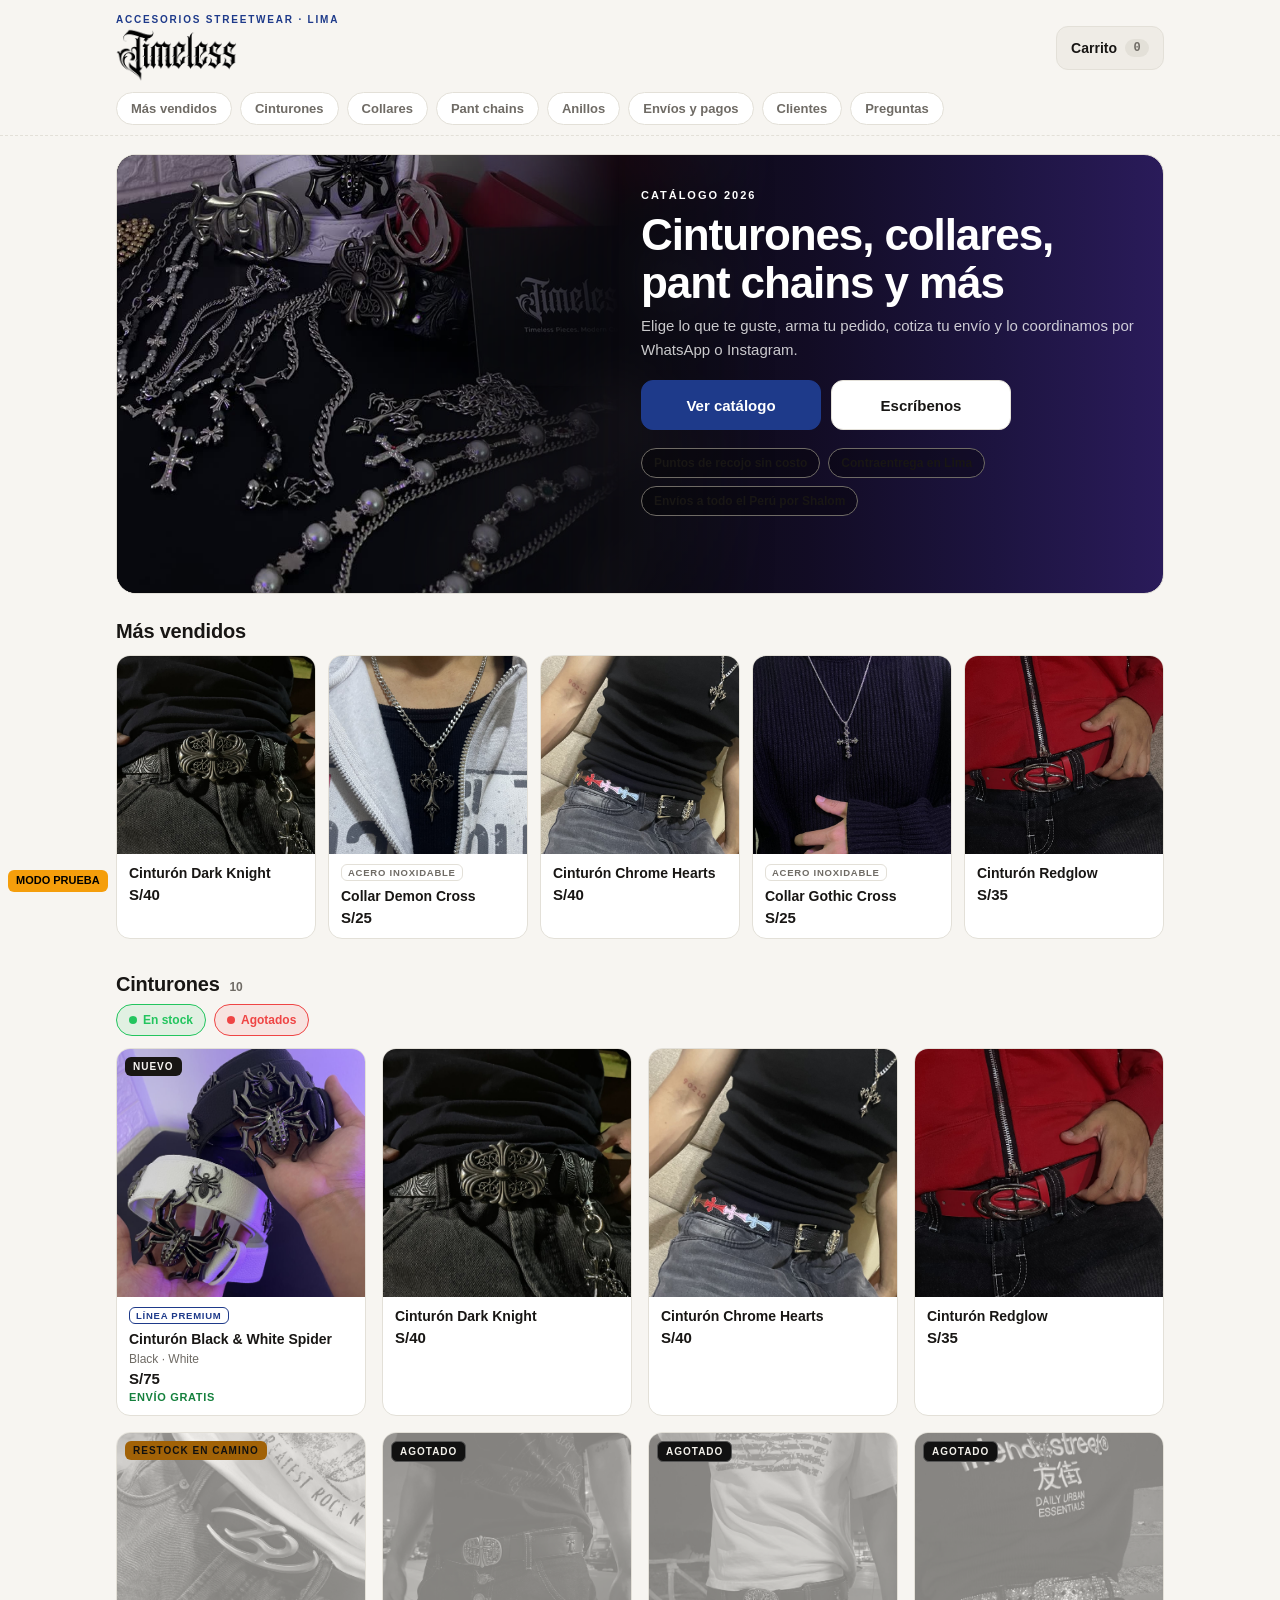
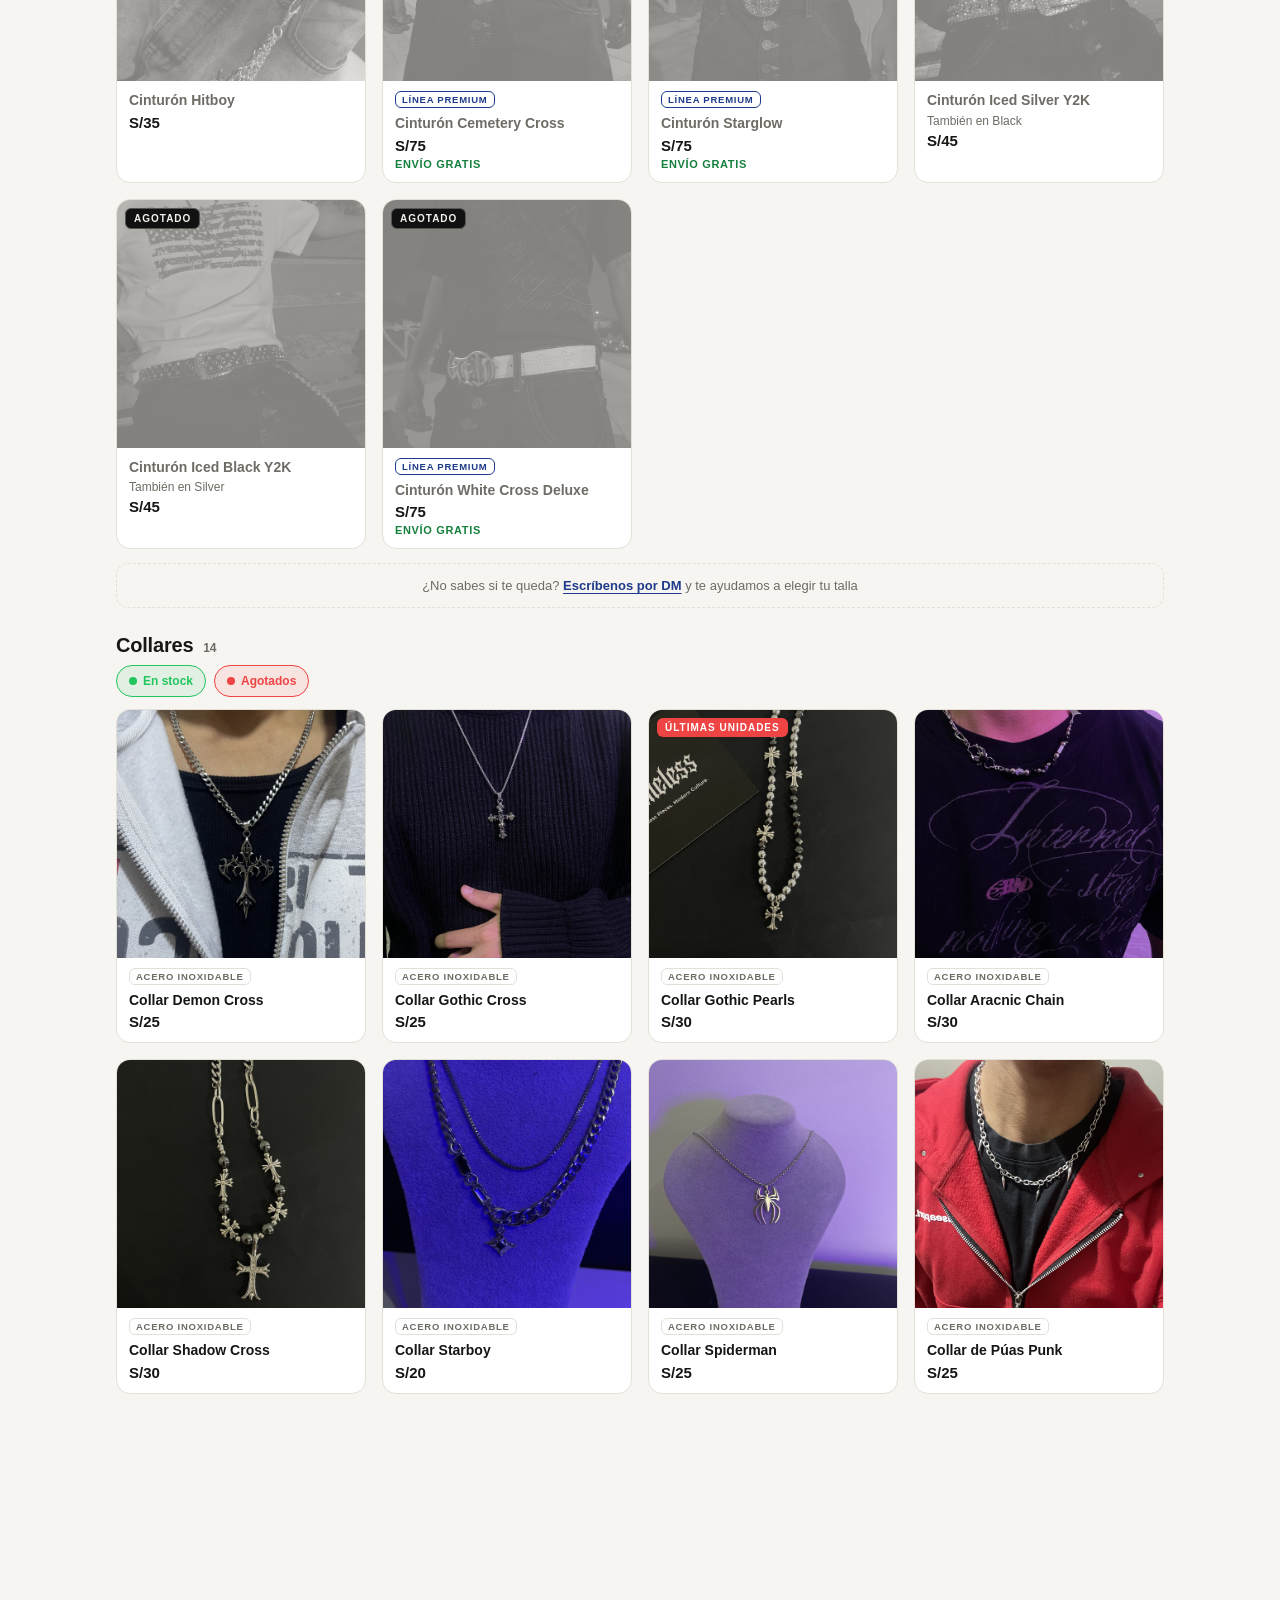
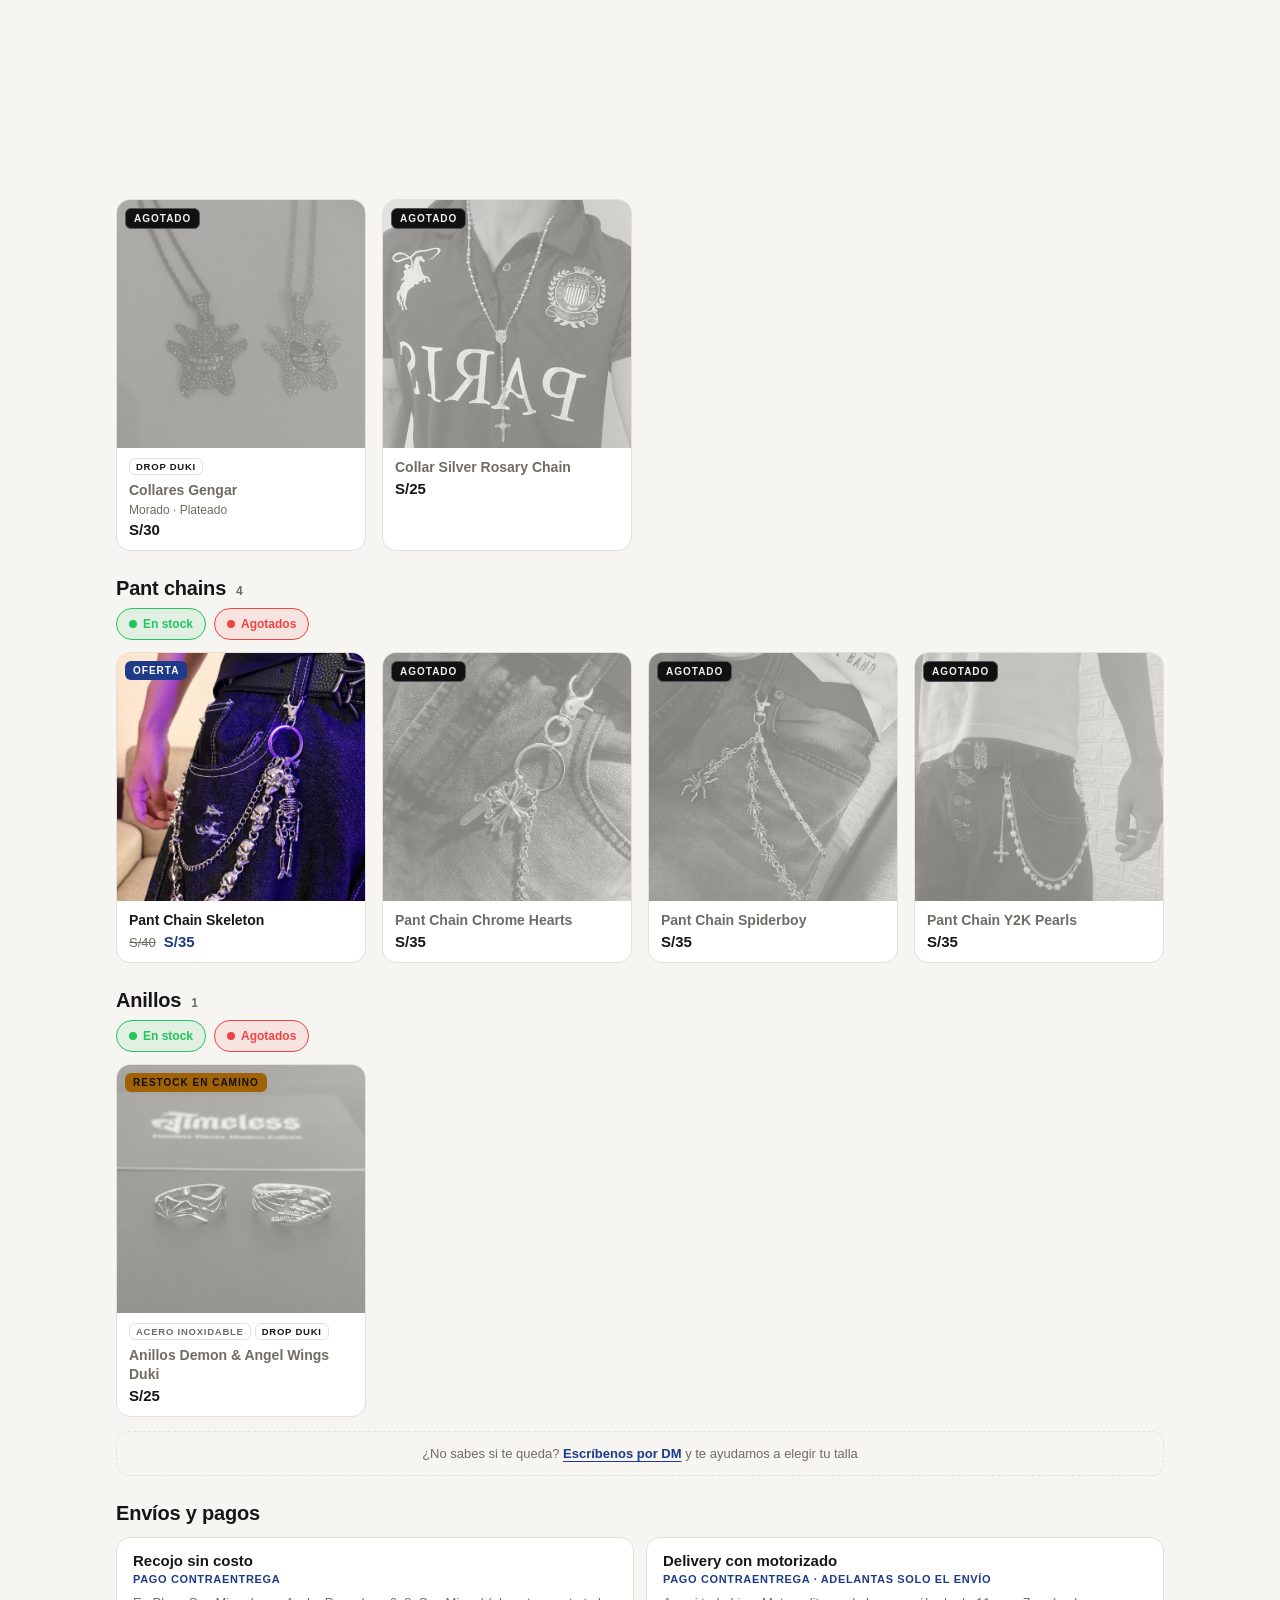
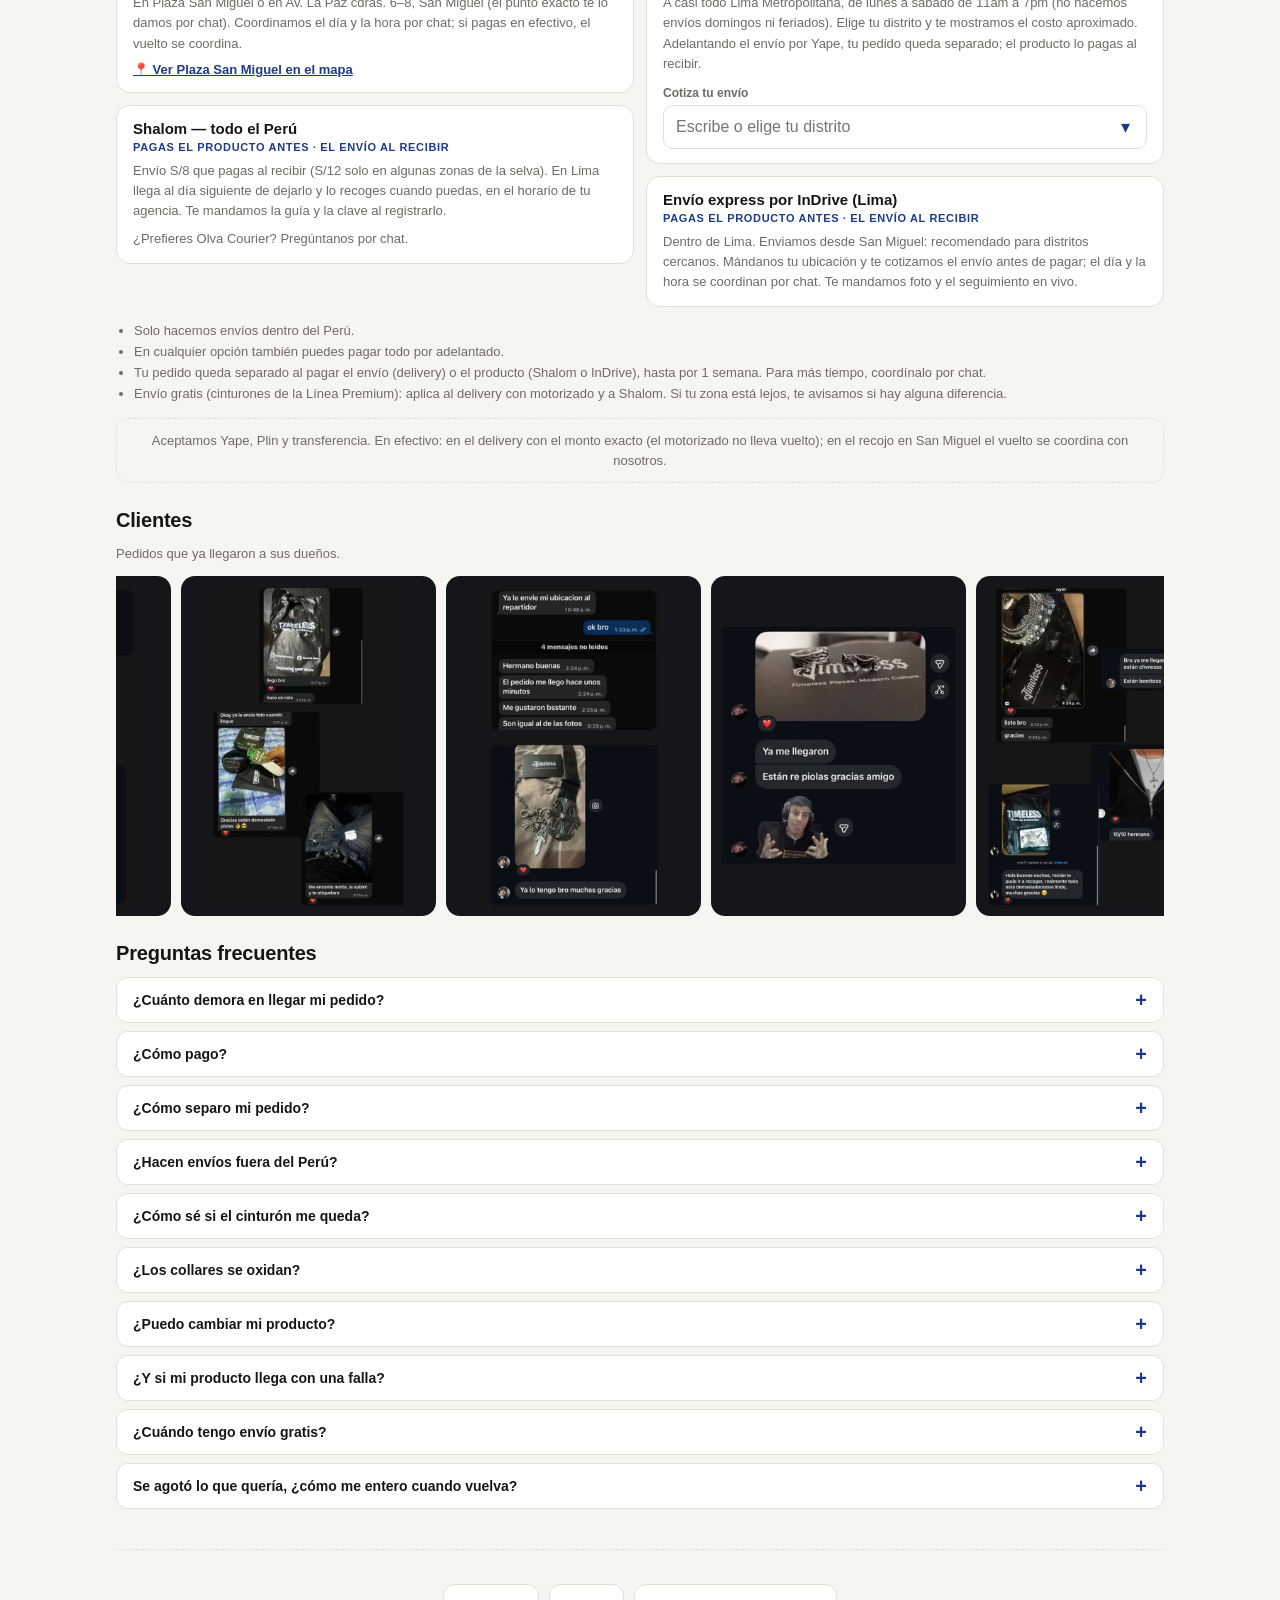
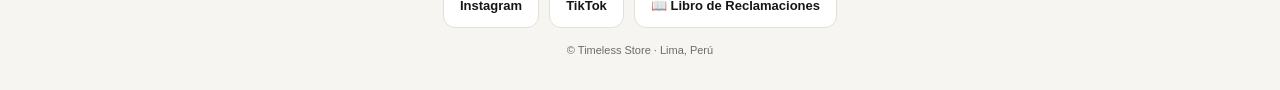
==== index.html @ 78e94bad "Prueba 2026-10-22 21:12" ====
<!DOCTYPE html>
<html lang="es">
<head>
<meta charset="UTF-8">
<!-- Sin zoom de la página (ni doble toque ni pellizco): el zoom solo existe en las fotos de los productos (ver app.js). -->
<meta name="viewport" content="width=device-width, initial-scale=1.0, maximum-scale=1.0, user-scalable=no, viewport-fit=cover">
<title>[PRUEBA] Timeless Store — Catálogo</title>
<meta name="description" content="Accesorios de streetwear en Lima: cinturones, collares, pant chains y más. Arma tu pedido, cotiza tu envío y lo coordinamos por WhatsApp o Instagram.">
<link rel="canonical" href="https://timeless-store.github.io/timeless-catalogo/">
<meta name="robots" content="noindex, nofollow">
<script type="application/ld+json">
{"@context":"https://schema.org","@type":"Store","name":"Timeless Store","description":"Tienda de accesorios streetwear en Lima: cinturones, collares y pant chains.","url":"https://timeless-store.github.io/timeless-catalogo/","logo":"https://timeless-store.github.io/timeless-catalogo/icon-512.png","image":"https://timeless-store.github.io/timeless-catalogo/og-imagen.jpg","address":{"@type":"PostalAddress","addressLocality":"San Miguel","addressRegion":"Lima","addressCountry":"PE"},"areaServed":"PE","sameAs":["https://www.instagram.com/timeless.store._/","https://www.tiktok.com/@timeless.store._"]}
</script>

<!-- PWA -->
<link rel="manifest" href="manifest.json">
<meta name="theme-color" content="#141414" media="(prefers-color-scheme: dark)">
<meta name="theme-color" content="#f7f5f1" media="(prefers-color-scheme: light)">
<meta name="mobile-web-app-capable" content="yes">
<meta name="apple-mobile-web-app-capable" content="yes">
<meta name="apple-mobile-web-app-status-bar-style" content="black-translucent">
<meta name="apple-mobile-web-app-title" content="Timeless">
<link rel="apple-touch-icon" href="apple-touch-icon.png">
<link rel="icon" type="image/png" href="favicon.png">

<!-- Vista previa al compartir el link (WhatsApp, Instagram, Facebook). La imagen
     va con dirección completa porque esas apps no entienden direcciones cortas. -->
<meta property="og:type" content="website">
<meta property="og:site_name" content="Timeless Store">
<meta property="og:title" content="Timeless Store — Catálogo">
<meta property="og:description" content="Cinturones, collares, pant chains y más. Arma tu pedido, cotiza tu envío y lo coordinamos por WhatsApp o Instagram.">
<meta property="og:url" content="https://timeless-store.github.io/timeless-catalogo/">
<meta property="og:image" content="https://timeless-store.github.io/timeless-catalogo/og-imagen.jpg">
<meta property="og:image:width" content="1200">
<meta property="og:image:height" content="630">
<meta name="twitter:card" content="summary_large_image">

<link rel="stylesheet" href="style.css">
</head>
<body><div style="position:fixed;left:8px;bottom:8px;z-index:9999;padding:2px 8px;border-radius:6px;background:#f59e0b;color:#000;font:700 11px/1.6 sans-serif;pointer-events:none">MODO PRUEBA</div>

<!-- Pantalla de carga: negro puro con el logo hasta que el catálogo esté listo.
     Los estilos van aquí mismo para que se vea negra desde el primer instante. -->
<div class="carga" id="carga" style="position:fixed;inset:0;z-index:100;background:#000;display:flex;align-items:center;justify-content:center">
  <img src="img/logo-carga.png" alt="Timeless" style="width:min(62vw,340px);height:auto">
</div>

<header class="top">
  <!-- Franja de campañas (Cyber Wow, Black Friday…): se prende en config.js -->
  <div class="franja" id="franja" role="marquee" hidden></div>
  <div class="top-in">
    <a class="marca" href="#" id="marcaLink">
      <div class="eyebrow">Accesorios streetwear · Lima</div>
      <img class="marca-logo" src="img/logo-cabecera.png" alt="Timeless Store" width="268" height="120">
    </a>
    <a class="carrito-btn" href="#/carrito" aria-label="Ver carrito">
      Carrito <span class="carrito-num mono" id="carritoNum">0</span>
    </a>
  </div>
  <!-- Atajos a cada categoría (se llenan solos según lo que haya en la hoja) -->
  <nav class="cats" id="catsNav" aria-label="Categorías"></nav>
</header>

<div class="wrap">

  <!-- Aviso de modo prueba (solo aparece mientras falte configurar algo en config.js) -->
  <div class="setup-card" id="setupCard" hidden>
    <div class="setup-title">⚠️ Página en modo prueba</div>
    <div class="setup-body" id="setupBody"></div>
  </div>

  <!-- Inicio: lo primero que ve el cliente. -->
  <section class="hero">
    <!-- Foto del inicio (img/inicio.jpg, foto general de varios productos): a la izquierda en PC y arriba en celular, con degradado morado-negro -->
    <img class="hero-foto-fondo" src="img/inicio.jpg" alt="" aria-hidden="true">
    <img class="hero-foto" src="img/inicio.jpg" alt="" aria-hidden="true">
    <div class="hero-eyebrow">Catálogo 2026</div>
    <!-- Cuando haya anillos disponibles: "Cinturones, collares, pant chains, anillos y más" -->
    <h1>Cinturones, collares, pant chains y más</h1>
    <p>Elige lo que te guste, arma tu pedido, cotiza tu envío y lo coordinamos por WhatsApp o Instagram.</p>
    <!-- Aparece solo cuando hay promos activas (promos.csv) -->
    <div id="heroPromo"></div>
    <div class="hero-cta">
      <a class="btn btn-primario" href="#catalogo" data-scroll="cat-mas-vendidos">Ver catálogo</a>
      <!-- Escríbenos: se elige WhatsApp o Instagram (Instagram abre directo el chat) -->
      <div class="escribenos">
        <button type="button" class="btn" id="escribenosBtn" aria-expanded="false" aria-controls="escribenosMenu">Escríbenos</button>
        <div class="escribenos-menu" id="escribenosMenu" hidden>
          <a class="btn btn-wa" id="heroWa" href="#" target="_blank" rel="noopener">WhatsApp</a>
          <a class="btn btn-ig" id="heroIg" href="#" target="_blank" rel="noopener">Instagram</a>
        </div>
      </div>
    </div>
    <!-- Los tres primeros bajan a "Envíos y pagos". -->
    <ul class="hero-chips">
      <li><a href="#envios" data-scroll="envios">Puntos de recojo sin costo</a></li>
      <li><a href="#envios" data-scroll="envios">Contraentrega en Lima</a></li>
      <li><a href="#envios" data-scroll="envios">Envíos a todo el Perú por Shalom</a></li>
    </ul>
  </section>

  <main id="catalogo">
    <div class="estado" id="estado">Cargando catálogo…</div>
  </main>

  <!-- Envíos y pagos: las tarjetas salen de ENVIOS en config.js (lo mismo que el carrito).
       El Yape se muestra recién en el carrito, al elegir cómo recibir el pedido. -->
  <section class="cat" id="envios">
    <h2 class="cat-titulo">Envíos y pagos</h2>
    <div class="envios" id="enviosCards"></div>
    <ul class="envios-notas">
      <li>Solo hacemos envíos dentro del Perú.</li>
      <li>En cualquier opción también puedes pagar todo por adelantado.</li>
      <li>Tu pedido queda separado al pagar el envío (delivery) o el producto (Shalom o InDrive), hasta por 1 semana. Para más tiempo, coordínalo por chat.</li>
      <li>Envío gratis (cinturones de la Línea Premium<span class="solo-promos"> y promos</span>): aplica al delivery con motorizado y a Shalom. Si tu zona está lejos, te avisamos si hay alguna diferencia.</li>
    </ul>
    <p class="frase-talla">Aceptamos Yape, Plin y transferencia. En efectivo: en el delivery con el monto exacto (el motorizado no lleva vuelto); en el recojo en San Miguel el vuelto se coordina con nosotros.</p>
  </section>

  <!-- Clientes: fotos de pedidos entregados (CLIENTES_FOTOS en config.js), en un carrusel que gira solo. -->
  <section class="cat" id="clientes">
    <h2 class="cat-titulo">Clientes</h2>
    <p class="sub-desc">Pedidos que ya llegaron a sus dueños.</p>
    <div class="clientes" id="clientesCarrusel"></div>
  </section>

  <!-- Preguntas frecuentes. Se abren tocando la pregunta. -->
  <section class="cat faq" id="faq">
    <h2 class="cat-titulo">Preguntas frecuentes</h2>
    <details>
      <summary>¿Cuánto demora en llegar mi pedido?</summary>
      <div class="faq-resp">
        <p><b>En Lima:</b> el recojo en San Miguel se coordina por chat, y a veces puede ser el mismo día. El envío express por InDrive llega el mismo día o en menos de 24 horas, según disponibilidad. El delivery con motorizado llega al día siguiente de dejarlo, de lunes a sábado de 11am a 7pm; a Ventanilla, Lurín, Lurigancho (Chosica), Ancón y Cieneguilla, en 48 horas.</p>
        <p><b>En provincias:</b> por Shalom, de 1 a 3 días según la ciudad, contados desde que dejamos tu pedido en la agencia (ese día lo coordinamos por chat). Te mandamos el código de seguimiento.</p>
      </div>
    </details>
    <details>
      <summary>¿Cómo pago?</summary>
      <div class="faq-resp">
        <p>Con Yape, Plin o transferencia. En efectivo: en el delivery con el monto exacto (el motorizado no lleva vuelto); en el recojo en San Miguel el vuelto se coordina con nosotros por chat.</p>
        <p>En el recojo y en el delivery de Lima pagas el producto al recibir. Por Shalom e InDrive pagas el producto antes de enviar. En cualquier opción también puedes pagar todo por adelantado.</p>
      </div>
    </details>
    <details>
      <summary>¿Cómo separo mi pedido?</summary>
      <div class="faq-resp">
        <p>En delivery, adelantando el envío. Por Shalom o InDrive, pagando el producto. Lo separamos hasta por 1 semana; si lo necesitas para más adelante, coordínalo por chat.</p>
      </div>
    </details>
    <details>
      <summary>¿Hacen envíos fuera del Perú?</summary>
      <div class="faq-resp"><p>Por ahora solo enviamos dentro del Perú.</p></div>
    </details>
    <details>
      <summary>¿Cómo sé si el cinturón me queda?</summary>
      <div class="faq-resp">
        <p>Mide tu cintura en cm (con una cinta, o usa el número de tu pantalón favorito) y compara con el rango en cm de cada cinto. La talla de pantalón es solo referencial.</p>
        <p>A los cintos se les pueden hacer huecos extra para cinturas más pequeñas o más grandes, pero depende de cada cinturón: algunos aceptan solo uno y otros varios. Escríbenos y te ayudamos.</p>
      </div>
    </details>
    <details>
      <summary>¿Los collares se oxidan?</summary>
      <div class="faq-resp">
        <p>Cada producto dice su material. Los de acero inoxidable no se oxidan: aguantan el agua y el uso diario. Los de aleación duran más si evitas mojarlos y el contacto con perfume o químicos, y los guardas secos.</p>
      </div>
    </details>
    <details>
      <summary>¿Puedo cambiar mi producto?</summary>
      <div class="faq-resp">
        <p>Sí, dentro de las 48 horas de recibido, sin uso y en su empaque. Los envíos del cambio los cubres tú, y si el nuevo producto cuesta más, pagas la diferencia.</p>
        <p><b>En Lima:</b> el motorizado te lleva el nuevo y recoge el anterior en la misma visita. <b>En provincias:</b> nos lo envías por Shalom u Olva, lo revisamos y te mandamos el nuevo. Todo se coordina por chat.</p>
      </div>
    </details>
    <details>
      <summary>¿Y si mi producto llega con una falla?</summary>
      <div class="faq-resp">
        <p>Escríbenos <b>dentro de las 48 horas de recibido</b>, con fotos o un video de la falla. Pasado ese plazo ya no podemos atenderlo como falla. Lo revisamos y te damos una solución según el caso: cambio, otro producto o la devolución de tu dinero.</p>
        <p>Revisamos cada caso: si el daño es por mal uso, golpes, caídas o roturas, no aplica cambio ni devolución. Tampoco hacemos devoluciones por cambio de opinión.</p>
      </div>
    </details>
    <details>
      <summary>¿Cuándo tengo envío gratis?</summary>
      <div class="faq-resp">
        <p>Solo si en el producto o en tu carrito dice <b>"Envío gratis"</b>.<span class="solo-promos"> Si una promo trae envío gratis, aplica solo a ese combo, no a sus productos por separado.</span></p>
        <p>Aplica al delivery con motorizado y a Shalom. Si tu zona está lejos, te avisamos si hay alguna diferencia. Por InDrive también puede salir con envío gratis, pero se cotiza por chat, porque el costo varía según tu ubicación.</p>
      </div>
    </details>
    <details>
      <summary>Se agotó lo que quería, ¿cómo me entero cuando vuelva?</summary>
      <div class="faq-resp">
        <p>Entra al producto y toca "Avísame por WhatsApp" o "Avísame por Instagram". Te escribimos apenas llegue.</p>
        <p>No todos los productos vuelven al mismo tiempo: algunos tardan más que otros. Si quieres saber el tiempo estimado, pregúntanos por chat.</p>
      </div>
    </details>
  </section>

  <footer class="pie">
    <div class="pie-links">
      <a id="pieInstagram" href="#" target="_blank" rel="noopener">Instagram</a>
      <a id="pieTikTok" href="#" target="_blank" rel="noopener" hidden>TikTok</a>
      <!-- Ley 32495: el Libro de Reclamaciones tiene que estar a menos de 2 clics del inicio. Aquí está a 1. -->
      <a class="libro-link" href="reclamaciones.html">📖 Libro de Reclamaciones</a>
    </div>
    <div class="pie-copy">© Timeless Store · Lima, Perú</div>
  </footer>

</div>

<!-- Ficha de producto -->
<div class="overlay" id="fichaOverlay" hidden>
  <div class="sheet" role="dialog" aria-modal="true" aria-label="Ficha de producto">
    <button type="button" class="sheet-close" data-cerrar aria-label="Cerrar">✕</button>
    <div id="fichaBody"></div>
  </div>
</div>

<!-- Arma tu combo (promociones) -->
<div class="overlay" id="comboOverlay" hidden>
  <div class="sheet" role="dialog" aria-modal="true" aria-label="Arma tu combo">
    <button type="button" class="sheet-close" data-cerrar aria-label="Cerrar">✕</button>
    <div id="comboBody"></div>
  </div>
</div>

<!-- Carrito y cierre del pedido -->
<div class="overlay" id="carritoOverlay" hidden>
  <div class="sheet" role="dialog" aria-modal="true" aria-label="Tu pedido">
    <button type="button" class="sheet-close" data-cerrar aria-label="Cerrar">✕</button>
    <div id="carritoBody"></div>
  </div>
</div>

<div class="toast" id="toast" role="status" aria-live="polite"></div>

<!-- Estadísticas sin cookies (GoatCounter): https://timeless.goatcounter.com -->

<script src="config.js"></script>
<script src="app.js"></script>
<script>
  // El service worker solo existe en http/https (abriendo el archivo con doble clic no hay).
  if ('serviceWorker' in navigator && location.protocol.indexOf('http') === 0) {
    var swRefreshing = false;
    var hadController = !!navigator.serviceWorker.controller;
    navigator.serviceWorker.addEventListener('controllerchange', function () {
      if (swRefreshing || !hadController) return;
      swRefreshing = true;
      window.location.reload();
    });
    window.addEventListener('load', function () {
      navigator.serviceWorker.register('service-worker.js').then(function (reg) {
        reg.update();
        reg.addEventListener('updatefound', function () {
          var nw = reg.installing;
          if (!nw) return;
          nw.addEventListener('statechange', function () {
            if (nw.state === 'installed' && navigator.serviceWorker.controller) {
              nw.postMessage && nw.postMessage('skipWaiting');
            }
          });
        });
      }).catch(function (err) {
        console.log('SW no registrado:', err);
      });
    });
  }
</script>
</body>
</html>
---- style.css ----
/* Paleta: negro de la marca con acento azul marino (pedido de Alberto, 18-oct-2026); --accent es para fondos y bordes, --accent-txt para letras (más claro en tema oscuro, para que se lea). */
:root{
  --bg:#141414;
  --card:#1c1c1c;
  --line:#2c2c2c;
  --bone:#f2f0ea;
  --muted:#8a8680;
  --accent:#1f3f99;
  --accent-txt:#8fa9ff;
  --accent-dim:#0c1838;
  --chip:#111111;
  --ok:#4ade80;
  --bad:#fb7185;
  --warn:#facc15;
  --sombra:rgba(0,0,0,.6);
  color-scheme:dark;
}
/* Tema claro: el "Blanco" del dashboard. Aquí no hay selector de color porque
   la página es para clientes: sigue lo que tenga puesto su celular. */
@media (prefers-color-scheme: light){
  :root{
    --bg:#f7f5f1;
    --card:#ffffff;
    --line:#e3e0d8;
    --bone:#181614;
    --muted:#6f6b65;
    --accent:#1e3a8a;
    --accent-txt:#1e3a8a;
    --accent-dim:#dbe3f7;
    --chip:#efece6;
    --ok:#15803d;
    --bad:#be123c;
    --warn:#a16207;
    --sombra:rgba(0,0,0,.35);
    color-scheme:light;
  }
}
*{box-sizing:border-box;}
/* "hidden" siempre oculta, aunque la clase diga otra cosa (ej. un .btn). */
[hidden]{display:none !important;}
html{
  /* Evita que Safari/iOS agrande el texto por su cuenta. */
  -webkit-text-size-adjust:100%;
  text-size-adjust:100%;
  scroll-behavior:smooth;
}
body{
  margin:0;
  background:var(--bg);
  color:var(--bone);
  font-family:-apple-system,BlinkMacSystemFont,"Segoe UI",Roboto,sans-serif;
  min-height:100vh;
}
/* Con una ficha o el carrito abiertos, el fondo no debe moverse al deslizar. */
body.sin-scroll{overflow:hidden;position:fixed;left:0;right:0;width:100%;}
a{color:inherit;}
button{font-family:inherit;}
.mono{font-family:"SFMono-Regular",Consolas,"Liberation Mono",Menlo,monospace;}
.wrap{
  max-width:1080px;
  margin:0 auto;
  padding:0 16px calc(env(safe-area-inset-bottom, 0px) + 30px);
}

/* ---------- Cabecera fija: marca, carrito y atajos de categoría ---------- */
.top{
  position:sticky;
  top:0;
  z-index:20;
  background:var(--bg);
  border-bottom:1px dashed var(--line);
  padding-top:env(safe-area-inset-top, 0px);
}
.top-in{
  max-width:1080px;
  margin:0 auto;
  padding:14px 16px 10px;
  display:flex;
  justify-content:space-between;
  align-items:center;
  gap:12px;
}
.marca{text-decoration:none;min-width:0;}
.eyebrow{
  font-size:10px;
  letter-spacing:.18em;
  text-transform:uppercase;
  color:var(--accent-txt);
  font-weight:700;
  margin-bottom:3px;
}
.marca-nombre{
  font-size:22px;
  font-weight:800;
  letter-spacing:-0.02em;
}
.carrito-btn{
  flex-shrink:0;
  display:flex;
  align-items:center;
  gap:8px;
  /* 44px: tamaño mínimo cómodo para tocar con el dedo. */
  min-height:44px;
  padding:0 14px;
  background:var(--chip);
  border:1px solid var(--line);
  border-radius:12px;
  font-size:14px;
  font-weight:700;
  text-decoration:none;
}
.carrito-num{
  min-width:24px;
  padding:2px 6px;
  border-radius:999px;
  background:var(--line);
  color:var(--muted);
  font-size:12px;
  text-align:center;
}
.carrito-num.con{background:var(--accent);color:#fff;}
.cats{
  max-width:1080px;
  margin:0 auto;
  padding:0 16px 10px;
  display:flex;
  gap:8px;
  overflow-x:auto;
  scrollbar-width:none;
}
.cats::-webkit-scrollbar{display:none;}
.cats:empty{display:none;}
.cats a{
  flex-shrink:0;
  padding:8px 14px;
  border:1px solid var(--line);
  border-radius:999px;
  background:var(--card);
  font-size:13px;
  font-weight:600;
  text-decoration:none;
  color:var(--muted);
}
.cats a:hover,.cats a:active{color:var(--bone);border-color:var(--muted);}

/* ---------- Aviso de modo prueba ---------- */
.setup-card{
  margin-top:16px;
  background:var(--card);
  border:1px dashed var(--accent);
  border-radius:14px;
  padding:14px 16px;
}
.setup-title{font-weight:800;margin-bottom:6px;}
.setup-body{font-size:13px;color:var(--muted);line-height:1.6;}
.setup-body ul{margin:0;padding-left:18px;}

.estado{
  padding:60px 0;
  text-align:center;
  color:var(--muted);
  font-size:14px;
  line-height:1.6;
}

/* ---------- Grilla por categoría ---------- */
.cat{
  padding-top:26px;
  /* Para que al saltar a una categoría el título no quede tapado por la cabecera fija. */
  scroll-margin-top:118px;
}
.cat-titulo{
  display:flex;
  align-items:baseline;
  gap:10px;
  margin:0 0 12px;
  font-size:20px;
  font-weight:800;
  letter-spacing:-0.01em;
}
.cat-cuenta{font-size:12px;color:var(--muted);font-weight:600;}
.grilla{
  display:grid;
  /* Celular primero: 2 columnas. Se abre a 3 y 4 en pantallas más anchas. */
  grid-template-columns:repeat(2, minmax(0, 1fr));
  gap:12px;
}
@media (min-width:640px){ .grilla{grid-template-columns:repeat(3, minmax(0, 1fr));gap:16px;} }
@media (min-width:920px){ .grilla{grid-template-columns:repeat(4, minmax(0, 1fr));} }

.prod{
  display:flex;
  flex-direction:column;
  background:var(--card);
  border:1px solid var(--line);
  border-radius:14px;
  overflow:hidden;
  text-decoration:none;
}
.prod:hover{border-color:var(--muted);}
.prod:focus-visible,.cats a:focus-visible,.carrito-btn:focus-visible,.btn:focus-visible,.sheet-close:focus-visible{
  outline:2px solid var(--accent);
  outline-offset:2px;
}
.prod-foto{
  position:relative;
  aspect-ratio:1/1;
  overflow:hidden;
  flex-shrink:0;
  background:var(--chip);
}
.prod-foto img{
  width:100%;
  height:100%;
  object-fit:cover;
  display:block;
  position:absolute;
  inset:0;
}
.prod.agotado .prod-foto img{opacity:.45;filter:grayscale(1);}
.tags{
  position:absolute;
  top:8px;
  left:8px;
  right:8px;
  display:flex;
  flex-wrap:wrap;
  gap:4px;
}
.tag-nuevo{background:var(--bone);color:var(--bg);}
.envio-gratis{
  font-size:11px;
  font-weight:800;
  letter-spacing:.06em;
  text-transform:uppercase;
  color:var(--ok);
}
.envio-gratis-caja{
  margin-top:8px;
  padding:10px 12px;
  border:1px solid var(--ok);
  border-radius:10px;
  font-size:12px;
}
.tag{
  padding:4px 8px;
  border-radius:6px;
  font-size:10px;
  font-weight:800;
  letter-spacing:.1em;
  text-transform:uppercase;
}
.tag-oferta{background:var(--accent);color:#fff;}
.tag-agotado{background:#111;color:#f2f0ea;border:1px solid #555;}
.tag-restock{background:var(--warn);color:#111;}
.tag-pocos{background:#111;color:var(--warn);border:1px solid var(--warn);}
.pocos{margin-top:6px;font-size:12px;font-weight:800;letter-spacing:.06em;text-transform:uppercase;color:var(--warn);}
.prod-info{padding:10px 12px 12px;display:flex;flex-direction:column;gap:4px;flex:1;}
.prod-nombre{font-size:14px;font-weight:700;line-height:1.3;}
.prod.agotado .prod-nombre{color:var(--muted);}
.precios{display:flex;align-items:baseline;gap:8px;flex-wrap:wrap;}
.precio{font-size:15px;font-weight:800;}
.precio-antes{font-size:13px;color:var(--muted);text-decoration:line-through;}
.precio-oferta{font-size:15px;font-weight:800;color:var(--accent-txt);}
.cuenta{font-size:11px;color:var(--muted);}
.cuenta b{color:var(--bone);font-weight:700;}
.agotado-txt{font-size:12px;color:var(--muted);font-weight:700;text-transform:uppercase;letter-spacing:.08em;}

.frase-talla{
  margin:14px 0 0;
  padding:12px 14px;
  border:1px dashed var(--line);
  border-radius:12px;
  font-size:13px;
  color:var(--muted);
  line-height:1.5;
  text-align:center;
}

/* ---------- Inicio (hero) ---------- */
.hero{
  margin-top:18px;
  padding:26px 20px 22px;
  border:1px solid var(--line);
  border-radius:20px;
  /* Un resplandor del color de acento sobre el fondo, sin imágenes pesadas. */
  background:
    radial-gradient(120% 140% at 0% 0%, var(--accent-dim) 0%, transparent 55%),
    var(--card);
}
.hero-eyebrow{
  font-size:11px;
  letter-spacing:.18em;
  text-transform:uppercase;
  color:var(--accent-txt);
  font-weight:800;
}
.hero h1{
  margin:10px 0 8px;
  font-size:clamp(28px, 7vw, 44px);
  line-height:1.08;
  font-weight:800;
  letter-spacing:-0.025em;
  max-width:16em;
}
.hero p{margin:0;font-size:15px;line-height:1.6;color:var(--muted);max-width:34em;}
.hero-cta{display:flex;flex-wrap:wrap;gap:10px;margin-top:18px;}
.hero-cta .btn{width:auto;flex:1 1 150px;margin-top:0;}
@media (min-width:640px){ .hero-cta .btn{flex:0 0 auto;min-width:180px;} }
.hero-chips{
  list-style:none;
  margin:18px 0 0;
  padding:0;
  display:flex;
  flex-wrap:wrap;
  gap:8px;
}
.hero-chips li{
  padding:7px 12px;
  border:1px solid var(--line);
  border-radius:999px;
  background:var(--bg);
  font-size:12px;
  font-weight:600;
  color:var(--muted);
}

/* ---------- Más vendidos, líneas y variantes ---------- */
.fila{
  display:flex;
  gap:12px;
  overflow-x:auto;
  scroll-snap-type:x proximity;
  padding-bottom:8px;
  scrollbar-width:thin;
}
.fila .prod{flex:0 0 160px;scroll-snap-align:start;}
@media (min-width:640px){ .fila .prod{flex-basis:200px;} }
.sub-titulo{
  margin:20px 0 4px;
  font-size:12px;
  letter-spacing:.14em;
  text-transform:uppercase;
  color:var(--accent-txt);
  font-weight:800;
}
.sub-desc{margin:0 0 12px;font-size:13px;line-height:1.5;color:var(--muted);}
.variantes-txt{font-size:12px;color:var(--muted);}
.variantes{margin-top:12px;}
.variantes-titulo{
  font-size:10px;
  text-transform:uppercase;
  letter-spacing:.12em;
  color:var(--muted);
  font-weight:700;
  margin-bottom:8px;
}
.chips{display:flex;flex-wrap:wrap;gap:8px;}
.chip{
  min-height:44px;
  padding:0 16px;
  border-radius:999px;
  border:1px solid var(--line);
  background:var(--card);
  color:var(--bone);
  font-size:14px;
  font-weight:700;
  cursor:pointer;
}
.chip.activo{border-color:var(--accent);box-shadow:0 0 0 1px var(--accent);}
.chip.agotado{color:var(--muted);}
.chip:focus-visible,.opcion:focus-within{outline:2px solid var(--accent);outline-offset:2px;}
.promo-caja{
  margin-top:12px;
  padding:10px 12px;
  border:1px dashed var(--accent);
  border-radius:10px;
  font-size:13px;
  line-height:1.6;
}
.galeria-pista video{
  flex:0 0 100%;
  width:100%;
  aspect-ratio:1/1;
  object-fit:contain;
  background:#000;
  scroll-snap-align:center;
  display:block;
}

/* ---------- Carrito: promos y envío ---------- */
.fila-total{display:flex;justify-content:space-between;padding-top:8px;font-size:14px;}
.promo-linea{
  display:flex;
  justify-content:space-between;
  gap:12px;
  padding-top:6px;
  font-size:13px;
  font-weight:700;
  color:var(--ok);
}
.envio-bloque{margin-top:18px;}
.opcion{
  display:flex;
  gap:12px;
  align-items:flex-start;
  margin-top:8px;
  padding:12px;
  border:1px solid var(--line);
  border-radius:12px;
  background:var(--card);
  cursor:pointer;
}
.opcion.sel{border-color:var(--accent);}
.opcion input{margin:3px 0 0;accent-color:var(--accent);width:18px;height:18px;flex-shrink:0;}
.opcion-cuerpo{display:flex;flex-direction:column;gap:4px;flex:1;min-width:0;}
.opcion-fila{display:flex;justify-content:space-between;gap:12px;}
.opcion-nombre{font-size:14px;font-weight:700;}
.opcion-precio{font-size:13px;font-weight:800;text-align:right;max-width:55%;}
.opcion-nota{font-size:12px;line-height:1.5;color:var(--muted);}
.resumen-total{margin-top:6px;border-top:1px dashed var(--line);}

/* ---------- Envíos y pagos ---------- */
.envios{display:grid;grid-template-columns:1fr;gap:12px;align-items:start;}
.envios-col{display:flex;flex-direction:column;gap:12px;}
@media (min-width:760px){ .envios{grid-template-columns:repeat(2, minmax(0, 1fr));} }
.envio-card{
  background:var(--card);
  border:1px solid var(--line);
  border-radius:14px;
  padding:14px 16px;
}
.envio-titulo{font-size:15px;font-weight:800;}
.envio-pago{
  margin-top:4px;
  font-size:11px;
  font-weight:800;
  letter-spacing:.06em;
  text-transform:uppercase;
  color:var(--accent-txt);
}
.envio-card p{margin:8px 0 0;font-size:13px;line-height:1.55;color:var(--muted);}
.aviso-titulo{margin:16px 0 -4px;font-size:14px;font-weight:700;text-align:center;}
.envio-card .campo{margin-top:12px;}
.envios-notas{margin:14px 0 0;padding-left:18px;font-size:13px;line-height:1.6;color:var(--muted);}
.hero-chips a{color:inherit;text-decoration:none;}
.hero-chips li:has(a){border-color:var(--muted);color:var(--bone);}
.hero-chips li:has(a):hover{border-color:var(--accent);}

/* ---------- Etiquetas: Línea Premium, acero, colección ---------- */
.etqs{position:relative;display:flex;flex-wrap:wrap;gap:4px;margin-bottom:2px;}
.sheet .etqs{margin:-4px 0 10px;}
.etq{
  font-size:9.5px;
  font-weight:800;
  letter-spacing:.08em;
  text-transform:uppercase;
  color:var(--muted);
  border:1px solid var(--line);
  border-radius:6px;
  padding:2px 6px;
}
.etq-linea{color:var(--accent-txt);border-color:var(--accent);}
.etq-col{color:var(--bone);}
/* La descripción de la línea aparece al pasar el cursor (en PC). */
.etq[data-tip]:hover::after{
  content:attr(data-tip);
  position:absolute;
  left:0;
  bottom:calc(100% + 6px);
  right:0;max-width:260px;
  padding:8px 10px;
  border-radius:8px;
  background:var(--bone);
  color:var(--bg);
  font-size:12px;
  font-weight:600;
  letter-spacing:0;
  text-transform:none;
  line-height:1.4;
  z-index:5;
  box-shadow:0 6px 20px var(--sombra);
}
.linea-desc{margin:0 0 4px;font-size:13px;line-height:1.5;color:var(--muted);}
.linea-desc b{color:var(--accent-txt);}

/* ---------- Botón "?" con explicación ---------- */
.info{position:relative;display:inline-block;vertical-align:middle;}
.info-btn{
  width:20px;height:20px;
  border-radius:50%;
  border:1px solid var(--muted);
  background:transparent;
  color:var(--bone);
  font-size:11px;
  font-weight:800;
  line-height:1;
  padding:0;
  cursor:pointer;
  margin-left:4px;
}
.info-pop{
  display:none;
  position:absolute;
  left:-10px;
  top:calc(100% + 6px);
  width:min(290px, 80vw);
  padding:10px 12px;
  border-radius:10px;
  background:var(--card);
  border:1px solid var(--muted);
  color:var(--bone);
  font-size:12.5px;
  font-weight:500;
  letter-spacing:0;
  text-transform:none;
  line-height:1.5;
  z-index:10;
  box-shadow:0 8px 24px var(--sombra);
}
.info-pop p{margin:6px 0 0;}
.info-pop img{display:block;width:100%;border-radius:8px;margin:8px 0;}
/* En PC se abre al pasar el cursor; en celular solo al tocar (y se cierra al tocar de nuevo). */
@media (hover:hover) and (pointer:fine){ .info:hover .info-pop{display:block;} }
.info.abierto .info-pop{display:block;}
.guia-talla{
  margin-top:14px;
  padding:12px 14px;
  border:1px dashed var(--line);
  border-radius:12px;
  font-size:13px;
  line-height:1.55;
  color:var(--muted);
}
.guia-titulo{font-weight:800;color:var(--bone);}
.guia-talla p{margin:6px 0 0;}

/* ---------- Carrito: detalle del envío ---------- */
.envio-detalle{
  margin:-2px 0 4px;
  padding:12px;
  border:1px solid var(--accent);
  border-top:0;
  border-radius:0 0 12px 12px;
  background:var(--chip);
}
.opcion.sel:has(+ .envio-detalle){border-radius:12px 12px 0 0;}
.campo{display:flex;flex-direction:column;gap:5px;margin-top:10px;font-size:12px;font-weight:700;color:var(--muted);}
.campo:first-child{margin-top:0;}
.campo input{
  min-height:44px;
  padding:0 12px;
  border-radius:10px;
  border:1px solid var(--line);
  background:var(--card);
  color:var(--bone);
  font-size:16px;   /* 16px: así el iPhone no hace zoom al escribir */
  font-family:inherit;
  width:100%;
}
.campo input:focus{outline:2px solid var(--accent);outline-offset:1px;}
.datos-form{margin-top:14px;}
label.chip{display:inline-flex;align-items:center;}
label.chip input{position:absolute;opacity:0;pointer-events:none;}
label.chip:focus-within{outline:2px solid var(--accent);outline-offset:2px;}
.envio-detalle .chips{margin-top:2px;}
.envio-detalle .chip{min-height:40px;font-size:13px;padding:0 14px;}
.cotiz{
  margin-top:10px;
  padding:10px 12px;
  border-radius:10px;
  background:var(--card);
  border:1px solid var(--line);
  font-size:13px;
}
.cotiz-fila{display:flex;justify-content:space-between;gap:10px;}
.cotiz-fila b{text-align:right;}
.cotiz-nota{margin-top:4px;font-size:12px;line-height:1.5;color:var(--muted);}
.cotiz-ok{color:var(--ok);}
.cotiz-no{color:var(--warn);border-color:var(--warn);line-height:1.5;}
.recomendado{
  margin-top:10px;
  padding:10px 12px;
  border-radius:10px;
  border:1px dashed var(--ok);
  font-size:12.5px;
  line-height:1.5;
  display:flex;
  flex-direction:column;
  gap:2px;
}
.recomendado b{color:var(--ok);}
.recomendado .btn-link{align-self:flex-start;margin:4px 0 0;padding:0;min-height:32px;color:var(--bone);}
.yape{
  margin-top:14px;
  padding:12px;
  border-radius:12px;
  background:#742284;
  color:#fff;
  font-size:13px;
  line-height:1.5;
}
.yape-monto{font-size:17px;font-weight:800;}
.yape .nota-chica{color:rgba(255,255,255,.8);}

/* ---------- Franja animada de campañas ---------- */
.franja{
  overflow:hidden;
  background:var(--accent);
  color:#fff;
  font-size:13px;
  font-weight:800;
  letter-spacing:.08em;
  text-transform:uppercase;
  white-space:nowrap;
  padding:8px 0;
}
.franja-pista{display:flex;width:max-content;animation:franja 35s linear infinite;}
.franja-mitad{display:flex;}
.franja-mitad span{padding:0 14px;}
.franja-sep{opacity:.7;}
/* Se mueve hacia la derecha. */
@keyframes franja{from{transform:translateX(-50%);}to{transform:translateX(0);}}
@media (prefers-reduced-motion: reduce){ .franja-pista{animation:none;} }

/* ---------- Pie ---------- */
.pie{
  margin-top:40px;
  padding-top:20px;
  border-top:1px dashed var(--line);
  font-size:13px;
  color:var(--muted);
  line-height:1.6;
  text-align:center;
}
.pie-links{
  margin:14px 0;
  display:flex;
  justify-content:center;
  flex-wrap:wrap;
  gap:10px;
}
.pie-links a{
  display:inline-flex;
  align-items:center;
  min-height:44px;
  padding:0 16px;
  border:1px solid var(--line);
  border-radius:12px;
  background:var(--card);
  color:var(--bone);
  font-weight:700;
  text-decoration:none;
}
.pie-copy{font-size:11px;}

/* ---------- Hojas (ficha y carrito) ---------- */
.overlay{
  position:fixed;
  inset:0;
  z-index:50;
  background:var(--sombra);
  display:flex;
  /* En celular la hoja sube desde abajo; en escritorio queda centrada. */
  align-items:flex-end;
  justify-content:center;
}
.overlay[hidden]{display:none;}
.sheet{
  position:relative;
  width:100%;
  max-width:560px;
  max-height:92vh;
  max-height:92dvh;
  overflow-y:auto;
  overscroll-behavior:contain;
  background:var(--bg);
  border:1px solid var(--line);
  border-bottom:none;
  border-radius:18px 18px 0 0;
  padding-bottom:calc(env(safe-area-inset-bottom, 0px) + 18px);
}
@media (min-width:640px){
  .overlay{align-items:center;padding:24px;}
  .sheet{border-bottom:1px solid var(--line);border-radius:18px;}
}
.sheet-close{
  position:sticky;
  top:10px;
  float:right;
  margin:10px 10px -54px 0;
  z-index:3;
  width:44px;
  height:44px;
  border-radius:50%;
  border:1px solid var(--line);
  background:var(--chip);
  color:var(--bone);
  font-size:16px;
  cursor:pointer;
}
.sheet-pad{padding:16px 18px 0;}
.sheet h2{margin:0 0 12px;min-height:38px;display:flex;align-items:center;font-size:22px;font-weight:800;letter-spacing:-0.01em;padding-right:50px;}

/* Galería de fotos: se desliza con el dedo; en escritorio hay flechas. */
.galeria{position:relative;background:var(--chip);border-radius:17px 17px 0 0;overflow:hidden;}
.galeria-pista{
  display:flex;
  overflow-x:auto;
  scroll-snap-type:x mandatory;
  scrollbar-width:none;
}
.galeria-pista::-webkit-scrollbar{display:none;}
.galeria-pista img{
  flex:0 0 100%;
  width:100%;
  aspect-ratio:1/1;
  object-fit:cover;
  scroll-snap-align:center;
  display:block;
}
.galeria-nav{
  position:absolute;
  top:50%;
  transform:translateY(-50%);
  width:40px;
  height:40px;
  border-radius:50%;
  border:none;
  background:rgba(0,0,0,.55);
  color:#fff;
  font-size:20px;
  cursor:pointer;
}
.galeria-prev{left:10px;}
.galeria-next{right:10px;}
.galeria-cuenta{
  position:absolute;
  bottom:10px;
  right:10px;
  padding:3px 9px;
  border-radius:999px;
  background:rgba(0,0,0,.6);
  color:#fff;
  font-size:11px;
}
.ficha-precios .precio,.ficha-precios .precio-oferta{font-size:24px;}
.ficha-precios .precio-antes{font-size:16px;}
.ficha-cuenta{
  margin-top:8px;
  display:inline-block;
  padding:6px 10px;
  border-radius:8px;
  background:var(--accent-dim);
  color:var(--bone);
  font-size:12px;
  font-weight:600;
}
.ficha-cuenta.cuenta b{color:inherit;}
.datos{margin:16px 0 0;border-top:1px dashed var(--line);}
.dato{padding:11px 0;border-bottom:1px dashed var(--line);}
.dato dt{
  font-size:10px;
  text-transform:uppercase;
  letter-spacing:.12em;
  color:var(--muted);
  font-weight:700;
  margin-bottom:3px;
}
.dato dd{margin:0;font-size:14px;line-height:1.5;}

.btn{
  display:flex;
  align-items:center;
  justify-content:center;
  gap:8px;
  width:100%;
  min-height:50px;
  margin-top:14px;
  padding:0 16px;
  border-radius:12px;
  border:1px solid var(--line);
  background:var(--card);
  color:var(--bone);
  font-size:15px;
  font-weight:800;
  text-decoration:none;
  cursor:pointer;
}
.btn-primario{background:var(--accent);border-color:var(--accent);color:#fff;}
.btn-wa{background:#128c4a;border-color:#128c4a;color:#fff;}
.btn[disabled]{background:var(--chip);border-color:var(--line);color:var(--muted);cursor:not-allowed;}
.btn-link{
  background:none;
  border:none;
  color:var(--muted);
  font-size:13px;
  font-weight:600;
  text-decoration:underline;
  cursor:pointer;
  padding:10px 0;
  min-height:44px;
}
.en-carrito{margin-top:10px;font-size:13px;color:var(--muted);text-align:center;}
.en-carrito a{color:var(--bone);font-weight:700;}

/* ---------- Carrito ---------- */
.linea{
  display:grid;
  grid-template-columns:56px 1fr auto;
  gap:12px;
  align-items:center;
  padding:12px 0;
  border-bottom:1px dashed var(--line);
}
.linea img{width:56px;height:56px;border-radius:10px;object-fit:cover;background:var(--chip);display:block;}
.linea-nombre{font-size:14px;font-weight:700;line-height:1.3;}
.linea-sub{font-size:12px;color:var(--muted);margin-top:2px;}
.linea.fuera .linea-nombre{color:var(--muted);text-decoration:line-through;}
.linea.fuera img{opacity:.4;filter:grayscale(1);}
.linea-der{text-align:right;}
.linea-total{font-size:14px;font-weight:800;margin-bottom:6px;}
.cant{display:inline-flex;align-items:center;border:1px solid var(--line);border-radius:10px;overflow:hidden;}
.cant button{
  width:36px;
  height:36px;
  border:none;
  background:var(--chip);
  color:var(--bone);
  font-size:18px;
  cursor:pointer;
}
.cant span{min-width:28px;text-align:center;font-size:14px;font-weight:700;}
.total{
  display:flex;
  justify-content:space-between;
  align-items:baseline;
  padding:16px 0 4px;
  font-size:15px;
  font-weight:700;
}
.total b{font-size:24px;font-weight:800;}
.nota-chica{font-size:12px;color:var(--muted);line-height:1.5;margin:6px 0 0;}
.pregunta{font-size:18px;font-weight:800;margin:6px 0 4px;line-height:1.3;}
.pedido-texto{
  margin:12px 0 0;
  padding:12px;
  background:var(--chip);
  border:1px solid var(--line);
  border-radius:10px;
  font-size:12px;
  line-height:1.5;
  white-space:pre-wrap;
  word-break:break-word;
  color:var(--bone);
  width:100%;
  min-height:150px;
  resize:vertical;
}
.copiado{
  padding:12px 14px;
  border-radius:12px;
  border:1px solid var(--ok);
  color:var(--ok);
  font-weight:700;
  font-size:14px;
}
.copiado.fallo{border-color:var(--warn);color:var(--warn);}
.pasos{margin:12px 0 0;padding-left:20px;font-size:14px;line-height:1.7;}

/* ---------- Avisito flotante ---------- */
.toast{
  position:fixed;
  left:50%;
  bottom:calc(env(safe-area-inset-bottom, 0px) + 20px);
  transform:translate(-50%, 20px);
  z-index:80;
  max-width:calc(100vw - 32px);
  padding:11px 16px;
  border-radius:12px;
  background:var(--bone);
  color:var(--bg);
  font-size:14px;
  font-weight:700;
  opacity:0;
  pointer-events:none;
  transition:opacity .2s ease, transform .2s ease;
}
.toast.ver{opacity:1;transform:translate(-50%, 0);}

/* ---------- Página del Libro de Reclamaciones ---------- */
.pagina{max-width:640px;margin:0 auto;padding:24px 0;}
.pagina h1{font-size:26px;font-weight:800;letter-spacing:-0.02em;margin:0 0 12px;}
.pagina p{font-size:15px;line-height:1.65;margin:0 0 14px;}
.pagina .card{
  background:var(--card);
  border:1px solid var(--line);
  border-radius:14px;
  padding:16px;
  margin:0 0 16px;
}
.volver{display:inline-flex;align-items:center;min-height:44px;font-weight:700;text-decoration:none;color:var(--muted);}

@media (prefers-reduced-motion: reduce){
  html{scroll-behavior:auto;}
  .toast{transition:none;}
}

/* ---------- Promociones: combos que arma el cliente ---------- */
/* En celular los combos se deslizan en fila; en PC van en columnas. */
.combos{display:flex;gap:12px;overflow-x:auto;scroll-snap-type:x mandatory;padding-bottom:8px;}
.combos .combo{flex:0 0 78%;max-width:340px;scroll-snap-align:start;}
@media (min-width:760px){ .combos{display:grid;grid-template-columns:repeat(3, minmax(0, 1fr));overflow:visible;} .combos .combo{max-width:none;} }
.combo{
  display:flex;
  flex-direction:column;
  background:var(--card);
  border:1px solid var(--accent);
  border-radius:16px;
  overflow:hidden;
}
.combo-agotado{border-color:var(--line);}
.combo-agotado .combo-foto img{opacity:.45;filter:grayscale(1);}
.combo-cuerpo{padding:14px;display:flex;flex-direction:column;gap:6px;flex:1;}
.combo-nombre{font-size:16px;font-weight:800;line-height:1.3;}
.combo-precio{font-size:24px;}
.combo-titulo{margin:8px 0 2px;}
.combo .chip{min-height:38px;font-size:13px;padding:0 12px;}
.combo .chip[disabled]{cursor:not-allowed;text-decoration:line-through;}
.combo .btn{margin-top:auto;}
.combo-cuerpo .btn{margin-top:12px;}
.cats a.nav-promos{border-color:var(--accent);color:var(--bone);}

/* Botón llamativo del inicio cuando hay promos */
.hero-promo{
  display:flex;
  flex-direction:column;
  gap:2px;
  margin-top:16px;
  padding:14px 16px;
  border-radius:14px;
  background:var(--accent);
  color:#fff;
  text-decoration:none;
  box-shadow:0 8px 24px var(--accent-dim);
  animation:latido 2.4s ease-in-out infinite;
}
.hero-promo-titulo{font-size:17px;font-weight:800;}
.hero-promo-sub{font-size:13px;font-weight:600;opacity:.9;}
@keyframes latido{0%,100%{transform:scale(1);}50%{transform:scale(1.015);}}
@media (prefers-reduced-motion: reduce){ .hero-promo{animation:none;} }

/* Aviso "!" del envío gratis */
.cotiz-aviso{color:var(--warn);}
.excl{
  display:inline-flex;align-items:center;justify-content:center;
  width:16px;height:16px;margin-right:4px;border-radius:50%;
  background:var(--warn);color:#111;font-size:11px;font-weight:900;
}
.aviso-ig{text-align:center;margin-top:8px;}
.datos-opc{margin:-2px 0 6px;}

/* ---------- Preguntas frecuentes ---------- */
.faq details{
  border:1px solid var(--line);
  border-radius:12px;
  background:var(--card);
  margin-top:8px;
}
.faq summary{
  cursor:pointer;
  list-style:none;
  padding:14px 44px 14px 16px;
  font-size:14px;
  font-weight:700;
  position:relative;
}
.faq summary::-webkit-details-marker{display:none;}
.faq summary::after{content:"+";position:absolute;right:16px;top:50%;transform:translateY(-50%);font-size:20px;color:var(--accent-txt);}
.faq details[open] summary::after{content:"–";}
.faq-resp{padding:0 16px 14px;font-size:13.5px;line-height:1.6;color:var(--muted);}
.faq-resp p{margin:0 0 8px;}
.faq-resp p:last-child{margin-bottom:0;}

/* ---------- Logo en la cabecera ---------- */
.marca-logo{display:block;height:46px;width:auto;margin-top:2px;}
@media (min-width:640px){ .marca-logo{height:54px;} }
/* El logo es blanco: en tema claro se invierte a negro. */
@media (prefers-color-scheme: light){ .marca-logo{filter:invert(1);} }

/* ---------- Pantalla de carga: negro puro con el logo ---------- */
.carga{
  position:fixed;
  inset:0;
  z-index:100;
  background:#000;
  display:flex;
  align-items:center;
  justify-content:center;
  transition:opacity .45s ease, visibility .45s ease;
}
.carga img{width:min(62vw, 340px);height:auto;animation:carga-aparece .8s ease both;}
.carga.fuera{opacity:0;visibility:hidden;}
@keyframes carga-aparece{from{opacity:0;transform:scale(.96);}to{opacity:1;transform:none;}}
@media (prefers-reduced-motion: reduce){ .carga, .carga img{transition:none;animation:none;} }
.combo{text-decoration:none;color:inherit;}
.combo:hover{border-color:var(--bone);}
.combo-foto{position:relative;aspect-ratio:1/1;background:var(--chip);overflow:hidden;}
.combo-foto img{position:absolute;inset:0;width:100%;height:100%;object-fit:cover;display:block;}
.combo-cuerpo .btn{margin-top:12px;pointer-events:none;}
.combo-agotado .btn{background:var(--chip);border-color:var(--line);color:var(--muted);}

/* Hoja "Arma tu combo" */
.combo-portada{display:block;width:100%;aspect-ratio:1/1;object-fit:cover;}
.combo-paso{margin-top:18px;padding-top:14px;border-top:1px dashed var(--line);}
.combo-elegido{margin:10px 0 6px;font-size:14px;font-weight:700;}
.combo-tira{
  display:flex;
  gap:8px;
  overflow-x:auto;
  scroll-snap-type:x mandatory;
  padding-bottom:6px;
  scrollbar-width:thin;
}
.combo-tira img,.combo-tira video{
  flex:0 0 70%;
  max-width:260px;
  aspect-ratio:1/1;
  object-fit:cover;
  border-radius:12px;
  background:#000;
  scroll-snap-align:start;
}
.combo-tira video{object-fit:contain;}


/* ---------- Escríbenos: WhatsApp o Instagram ---------- */
.escribenos{position:relative;flex:1 1 150px;display:flex;}
.escribenos > .btn{width:100%;margin-top:0;}
@media (min-width:640px){ .escribenos{flex:0 0 auto;min-width:180px;} }
.escribenos-menu{
  position:absolute;
  top:calc(100% + 6px);
  left:0;
  right:0;
  z-index:6;
  display:flex;
  flex-direction:column;
  gap:6px;
  padding:8px;
  border:1px solid var(--line);
  border-radius:14px;
  background:var(--card);
  box-shadow:0 10px 30px var(--sombra);
}
.escribenos-menu .btn{margin-top:0;}
.btn-ig{background:linear-gradient(45deg,#f58529,#dd2a7b 50%,#8134af);border-color:transparent;color:#fff;}

/* Fotos completas en "Arma tu combo": sin recortar, para que el dije se vea entero */
.combo-tira img,.combo-tira video{aspect-ratio:3/4;object-fit:contain;flex-basis:62%;max-width:240px;}

/* Cuenta regresiva en rojo cuando quedan menos de 24 horas */
.cuenta-urgente,.cuenta-urgente b{color:#ef4444 !important;}
.ficha-cuenta.cuenta-urgente{border-color:#ef4444;background:rgba(239,68,68,.12);}

/* ---------- Clientes: carrusel ---------- */
.clientes-pista{
  display:flex;
  gap:10px;
  overflow-x:auto;
  scrollbar-width:none;
  cursor:grab;
  padding-right:10px;   /* así las dos vueltas miden lo mismo y el salto no se nota */
}
.clientes-pista::-webkit-scrollbar{display:none;}
.clientes-pista img{
  flex:0 0 auto;
  height:280px;
  width:210px;   /* tamaño fijo 3:4: así el carrusel sabe cuánto mide aunque las fotos no hayan cargado */
  object-fit:cover;
  border-radius:14px;
  background:var(--chip);
}
@media (min-width:640px){ .clientes-pista img{height:340px;width:255px;} }

/* "?" en celular: el globo va centrado en la pantalla (antes se cortaba a la mitad) */
@media (max-width:640px){
  .info-pop{
    position:fixed;
    left:16px;
    right:16px;
    top:50%;
    transform:translateY(-50%);
    width:auto;
    max-height:70vh;
    overflow:auto;
    z-index:60;
    font-size:14px;
  }
}

/* Escríbenos: botones chicos y rectangulares */
.escribenos-menu{flex-direction:row;gap:6px;padding:6px;}
.escribenos-menu .btn{min-height:38px;padding:0 12px;font-size:13px;border-radius:10px;flex:1;}

/* Campos del carrito: que nada se salga del recuadro en celular */
.campo input,.campo select{min-width:0;max-width:100%;box-sizing:border-box;}
.campo input[type=date]{-webkit-appearance:none;appearance:none;display:block;width:100%;}
.campo select{
  min-height:44px;
  padding:0 12px;
  border-radius:10px;
  border:1px solid var(--line);
  background:var(--card);
  color:var(--bone);
  font-size:16px;
  font-family:inherit;
  width:100%;
}
.tachado{color:var(--muted);font-weight:600;margin-right:4px;}
.envio-extra{margin:8px 0 0;font-size:12px;color:var(--muted);}

/* Datos del envío plegados (se abren con la flechita) */
details.datos-form{margin-top:14px;border:1px solid var(--line);border-radius:12px;padding:0 12px;background:var(--card);}
details.datos-form > summary{
  cursor:pointer;
  list-style:none;
  padding:12px 24px 12px 0;
  position:relative;
  font-size:13px;
  font-weight:800;
}
details.datos-form > summary::-webkit-details-marker{display:none;}
details.datos-form > summary::after{content:"▾";position:absolute;right:0;top:50%;transform:translateY(-50%);color:var(--accent-txt);}
details.datos-form[open] > summary::after{content:"▴";}
details.datos-form[open]{padding-bottom:12px;}
details.datos-form .opc{font-weight:500;color:var(--muted);}


/* ---------- Ficha: cantidad, restock, 316L, "Escríbenos por DM" ---------- */
.cant-ficha{
  display:flex;align-items:center;justify-content:space-between;gap:10px;
  margin-top:18px;padding:6px;border:1px solid var(--accent);border-radius:14px;
}
.cant-ficha button{
  width:48px;height:44px;border-radius:10px;border:0;
  background:var(--accent);color:#fff;font-size:22px;font-weight:800;cursor:pointer;
}
.cant-ficha button[disabled]{background:var(--chip);color:var(--muted);cursor:not-allowed;}
.cant-ficha span{font-size:14px;}
.btn-restock{background:var(--warn);border-color:var(--warn);color:#111;margin-top:10px;}
.nota-316{display:block;margin-top:4px;font-size:12px;color:var(--muted);}
.frase-talla .dm-link{
  background:none;border:0;padding:0;cursor:pointer;font:inherit;
  color:var(--accent-txt);font-weight:800;text-decoration:underline;text-underline-offset:3px;
}
.dm-menu{display:flex;gap:8px;justify-content:center;margin-top:10px;}
.dm-menu .btn{width:auto;min-height:38px;margin:0;padding:0 16px;font-size:13px;border-radius:10px;}

.combo-tira img{
  background:var(--chip) url("data:image/svg+xml,%3Csvg xmlns='http://www.w3.org/2000/svg' width='220' height='40'%3E%3Ctext x='110' y='25' text-anchor='middle' font-family='sans-serif' font-size='14' fill='%238a8680'%3ECargando foto…%3C/text%3E%3C/svg%3E") center no-repeat;
}

/* ---------- Inicio: foto con degradado morado → negro ----------
   Celular: la foto arriba y el texto debajo, sobre el degradado.
   PC: la foto a la izquierda y el texto a la derecha. */
.hero{
  position:relative;
  overflow:hidden;
  isolation:isolate;
  background:linear-gradient(180deg, #24174a 0%, #160f2e 45%, #0b0a12 100%);
  padding-top:300px;
}
.hero-foto{
  position:absolute;
  top:0;left:0;right:0;
  width:100%;height:340px;
  object-fit:cover;
  object-position:center 40%;
  z-index:-1;
  -webkit-mask-image:linear-gradient(180deg, #000 45%, transparent 100%);
  mask-image:linear-gradient(180deg, #000 45%, transparent 100%);
}
.hero h1,.hero-eyebrow{color:#fff;}
.hero p{color:rgba(255,255,255,.78);}
.hero-chips li{background:rgba(0,0,0,.35);}

.mapa-link{display:inline-block;margin-top:8px;font-size:13px;font-weight:700;color:var(--accent-txt);}
.combo-agotado-txt{text-align:center;margin-top:16px;}

/* Atajo de la sección en la que estás */
.cats a.activo{background:var(--accent);border-color:var(--accent);color:#fff;}


/* "Combo" subrayado en la ficha, y flecha para volver desde el combo */
.combo-link{color:var(--accent-txt);font-weight:800;text-decoration:underline;text-underline-offset:3px;}
.sheet-volver{
  position:sticky;
  top:10px;
  z-index:3;
  float:left;
  margin:10px 0 -54px 10px;
  height:44px;
  max-width:calc(100% - 80px);
  padding:0 16px;
  border-radius:22px;
  border:1px solid var(--line);
  background:var(--chip);
  color:var(--bone);
  font-size:14px;
  font-weight:700;
  white-space:nowrap;
  overflow:hidden;
  text-overflow:ellipsis;
  cursor:pointer;
}

/* Todo lo que habla de promociones se oculta cuando no hay ninguna activa */
.solo-promos{display:none;}
body.hay-promos .solo-promos{display:inline;}

/* ---------- Distrito: escribe y elige, o abre la flecha ---------- */
.cd{position:relative;}
.cd-input{
  width:100%;
  min-height:44px;
  padding:0 44px 0 12px;
  border-radius:10px;
  border:1px solid var(--line);
  background:var(--card);
  color:var(--bone);
  font-size:16px;
  font-family:inherit;
}
.cd-input:focus{outline:2px solid var(--accent);outline-offset:1px;}
.cd-flecha{
  position:absolute;
  top:0;right:0;
  width:44px;height:44px;
  border:0;background:transparent;
  color:var(--accent-txt);
  font-size:18px;
  cursor:pointer;
}
.cd-lista{
  position:absolute;
  left:0;right:0;
  top:calc(100% + 4px);
  z-index:30;
  margin:0;padding:4px;
  list-style:none;
  max-height:240px;
  overflow:auto;
  border:1px solid var(--muted);
  border-radius:10px;
  background:var(--card);
  box-shadow:0 10px 30px var(--sombra);
}
.cd-opcion{padding:12px;border-radius:8px;font-size:15px;color:var(--bone);cursor:pointer;}
.cd-opcion:hover,.cd-opcion:active{background:var(--accent);color:#fff;}
.cd-nada{padding:12px;font-size:13px;color:var(--muted);}
.dias{margin-top:6px;}
.dias .chip{min-height:40px;padding:0 12px;font-size:13px;}
.ubi{margin-top:12px;}
.ubi .chip{min-height:40px;font-size:13px;padding:0 12px;}
.ubi-img{display:block;width:100%;max-width:300px;border-radius:10px;margin-top:6px;}

/* Inicio en PC: la foto a la izquierda; junto a ella el negro y, hacia la
   derecha, el morado. Una copia borrosa de la foto hace que se funda con el
   oscuro (sin el corte brusco de "media foto"). En celular no se usa la copia. */
.hero-foto-fondo{display:none;}
@media (min-width:760px){
  .hero{
    padding:34px 28px 28px 50%;
    min-height:440px;
    background:linear-gradient(90deg, #0b0a12 0%, #0b0a12 48%, #120c24 66%, #1d1440 84%, #2a1b5a 100%);
  }
  .hero-foto-fondo{
    display:block;
    position:absolute;
    top:-6%;bottom:-6%;
    left:-9%;
    width:72%;height:112%;
    object-fit:cover;
    object-position:right center;
    filter:blur(26px) brightness(.5) saturate(1.15);
    z-index:-2;
    -webkit-mask-image:linear-gradient(90deg, #000 50%, transparent 100%);
    mask-image:linear-gradient(90deg, #000 50%, transparent 100%);
  }
  .hero-foto{
    right:auto;bottom:0;
    left:-9%;
    width:57%;height:100%;
    object-position:right center;
    -webkit-mask-image:linear-gradient(90deg, #000 62%, transparent 100%);
    mask-image:linear-gradient(90deg, #000 62%, transparent 100%);
  }
}

/* ---------- Galería de la ficha: cada foto o video en su caja ---------- */
.galeria-pista > .foto-caja,.galeria-pista > .vid-caja{
  flex:0 0 100%;
  width:100%;
  aspect-ratio:1/1;
  scroll-snap-align:center;
  position:relative;
  overflow:hidden;
  background:var(--chip);
}
/* La foto aparece recién cuando cargó completa (antes se veía a medias). */
.foto-caja img{
  width:100%;height:100%;
  object-fit:cover;
  display:block;
  transform-origin:center center;
  /* Deja deslizar la galería y bajar la ficha, pero el pellizco lo maneja la página (zoom propio). */
  touch-action:pan-x pan-y;
  -webkit-user-select:none;user-select:none;
  -webkit-user-drag:none;
  opacity:0;
  transition:opacity .25s ease;
}
.foto-caja.cargada img{opacity:1;}
.prod-foto img{opacity:0;transition:opacity .25s ease;}
.prod-foto.cargada img{opacity:1;}
/* Mensaje mientras carga, si tarda o si falla */
.foto-caja::after,.prod-foto::after{
  content:"Cargando foto…";
  position:absolute;inset:0;
  display:flex;align-items:center;justify-content:center;
  padding:0 18px;
  text-align:center;
  font-size:13px;
  color:var(--muted);
  pointer-events:none;
}
.foto-caja.cargada::after,.prod-foto.cargada::after{content:none;}
.foto-caja.lenta::after{content:"Tu conexión está lenta: la foto está cargando…";}
.foto-caja.fallo::after,.prod-foto.fallo::after{content:"No se pudo cargar la foto. Revisa tu conexión.";}
/* Zoom activo: la foto ya no deja deslizar la galería; se mueve con el dedo. */
.foto-caja.con-zoom img{touch-action:none;cursor:grab;transition:none;}
.galeria-pista.zoom-activo{overflow-x:hidden;}
.zoom-btn{
  position:absolute;
  left:10px;top:10px;
  z-index:3;
  width:40px;height:40px;
  border-radius:50%;
  border:1px solid rgba(255,255,255,.35);
  background:rgba(0,0,0,.55);
  color:#fff;
  font-size:22px;font-weight:800;line-height:1;
  cursor:pointer;
}
.zoom-btn[hidden]{display:none;}

/* Videos de la ficha: fondo borroso del mismo video en vez de franjas negras */
.vid-caja{background-size:cover;background-position:center;}
.vid-caja::before{content:"";position:absolute;inset:0;background:rgba(0,0,0,.2);}
.galeria-pista .vid-caja video{
  position:relative;
  width:100%;height:100%;
  aspect-ratio:auto;
  object-fit:contain;
  background:transparent;
  display:block;
}

/* Combos: los videos verticales a su propio tamaño, sin franjas negras */
.combo-tira img{height:280px;width:auto;aspect-ratio:3/4;flex:0 0 auto;max-width:none;}
.combo-tira video{flex:0 0 auto;height:280px;width:auto;max-width:100%;aspect-ratio:auto;object-fit:contain;background:transparent;}

/* ---------- Filtro por categoría: En stock / Agotados ---------- */
.filtro-stock{display:flex;gap:8px;margin:-4px 0 12px;}
.filtro{
  display:inline-flex;align-items:center;gap:6px;
  min-height:32px;padding:0 12px;
  border-radius:999px;
  font-size:12px;font-weight:800;
  border:1px solid var(--line);
  background:transparent;
  color:var(--muted);
  font-family:inherit;
}
.filtro::before{content:"";width:8px;height:8px;border-radius:50%;background:currentColor;}
.filtro-stock-on{color:#22c55e;border-color:#22c55e;background:rgba(34,197,94,.1);}
.filtro-agot-on{color:#ef4444;border-color:#ef4444;background:rgba(239,68,68,.1);cursor:pointer;}
.filtro-agot-off{cursor:pointer;}
.filtro-agot-off::before{background:transparent;border:1px solid currentColor;}

/* "Últimas unidades" en rojo (urgencia) */
.tag-pocos{background:#ef4444;color:#fff;border:0;}
.pocos{color:#ef4444;}

/* Botones rectangulares: se "hunden" un poco al presionarlos */
.btn,.hero-promo,.cant-ficha button,.escribenos-menu .btn,.dm-menu .btn{
  transition:transform .12s ease, filter .12s ease, background-color .2s ease;
}
.btn:active,.hero-promo:active,.cant-ficha button:active{transform:scale(.96);filter:brightness(.92);}

/* Animación al bajar: las tarjetas aparecen al llegar a ellas */
.aparece{opacity:0;transform:translateY(12px);transition:opacity .35s ease, transform .35s ease;}
.aparece.visible{opacity:1;transform:none;}
@media (prefers-reduced-motion: reduce){ .aparece{opacity:1;transform:none;transition:none;} }

/* Sin zoom por doble toque en toda la página (el zoom solo vive en las fotos de la ficha) */
html{touch-action:manipulation;}

/* Filas que se deslizan de lado (Más vendidos, combos, clientes…): solo de lado.
   Antes la animación de aparecer hacía que la fila también se moviera arriba/abajo
   (salía una barrita) y el bloque de fotos "se agarraba" con el dedo. */
.fila,.combos,.combo-tira,.cats,.clientes-pista,.galeria-pista{overflow-y:hidden;overscroll-behavior-x:contain;}
.prod img,.combo img,.clientes-pista img{-webkit-user-drag:none;-webkit-user-select:none;user-select:none;-webkit-touch-callout:none;}

/* Lista de distritos: al deslizarla se mueve SOLO la lista, no la página de atrás. */
.cd-lista{overscroll-behavior:contain;-webkit-overflow-scrolling:touch;touch-action:pan-y;}

/* Con una ventana abierta (ficha, carrito, combo) la página de atrás queda fija. */
html.sin-scroll{overflow:hidden;}
.overlay{overscroll-behavior:contain;}

/* Escríbenos: el menú crece hacia la izquierda si los dos botones no entran
   (en Android de ~412px Instagram se salía del recuadro). */
.escribenos-menu{left:auto;right:0;width:max-content;min-width:100%;max-width:calc(100vw - 32px);}
.escribenos-menu .btn{white-space:nowrap;}

/* "¡Quedan 2!" en el carrito */
.linea-quedan{margin-top:4px;font-size:12px;font-weight:800;color:#ef4444;text-align:right;}
.cant button:disabled,.cant-ficha button:disabled{opacity:.35;cursor:not-allowed;}

/* Aviso "¿No te respondemos?" al cerrar el pedido */
.nota-reintento{margin:12px 0;padding:10px 12px;border:1px dashed var(--line);border-radius:10px;font-size:13px;line-height:1.5;color:var(--muted);}
.nota-reintento b{color:var(--bone);}
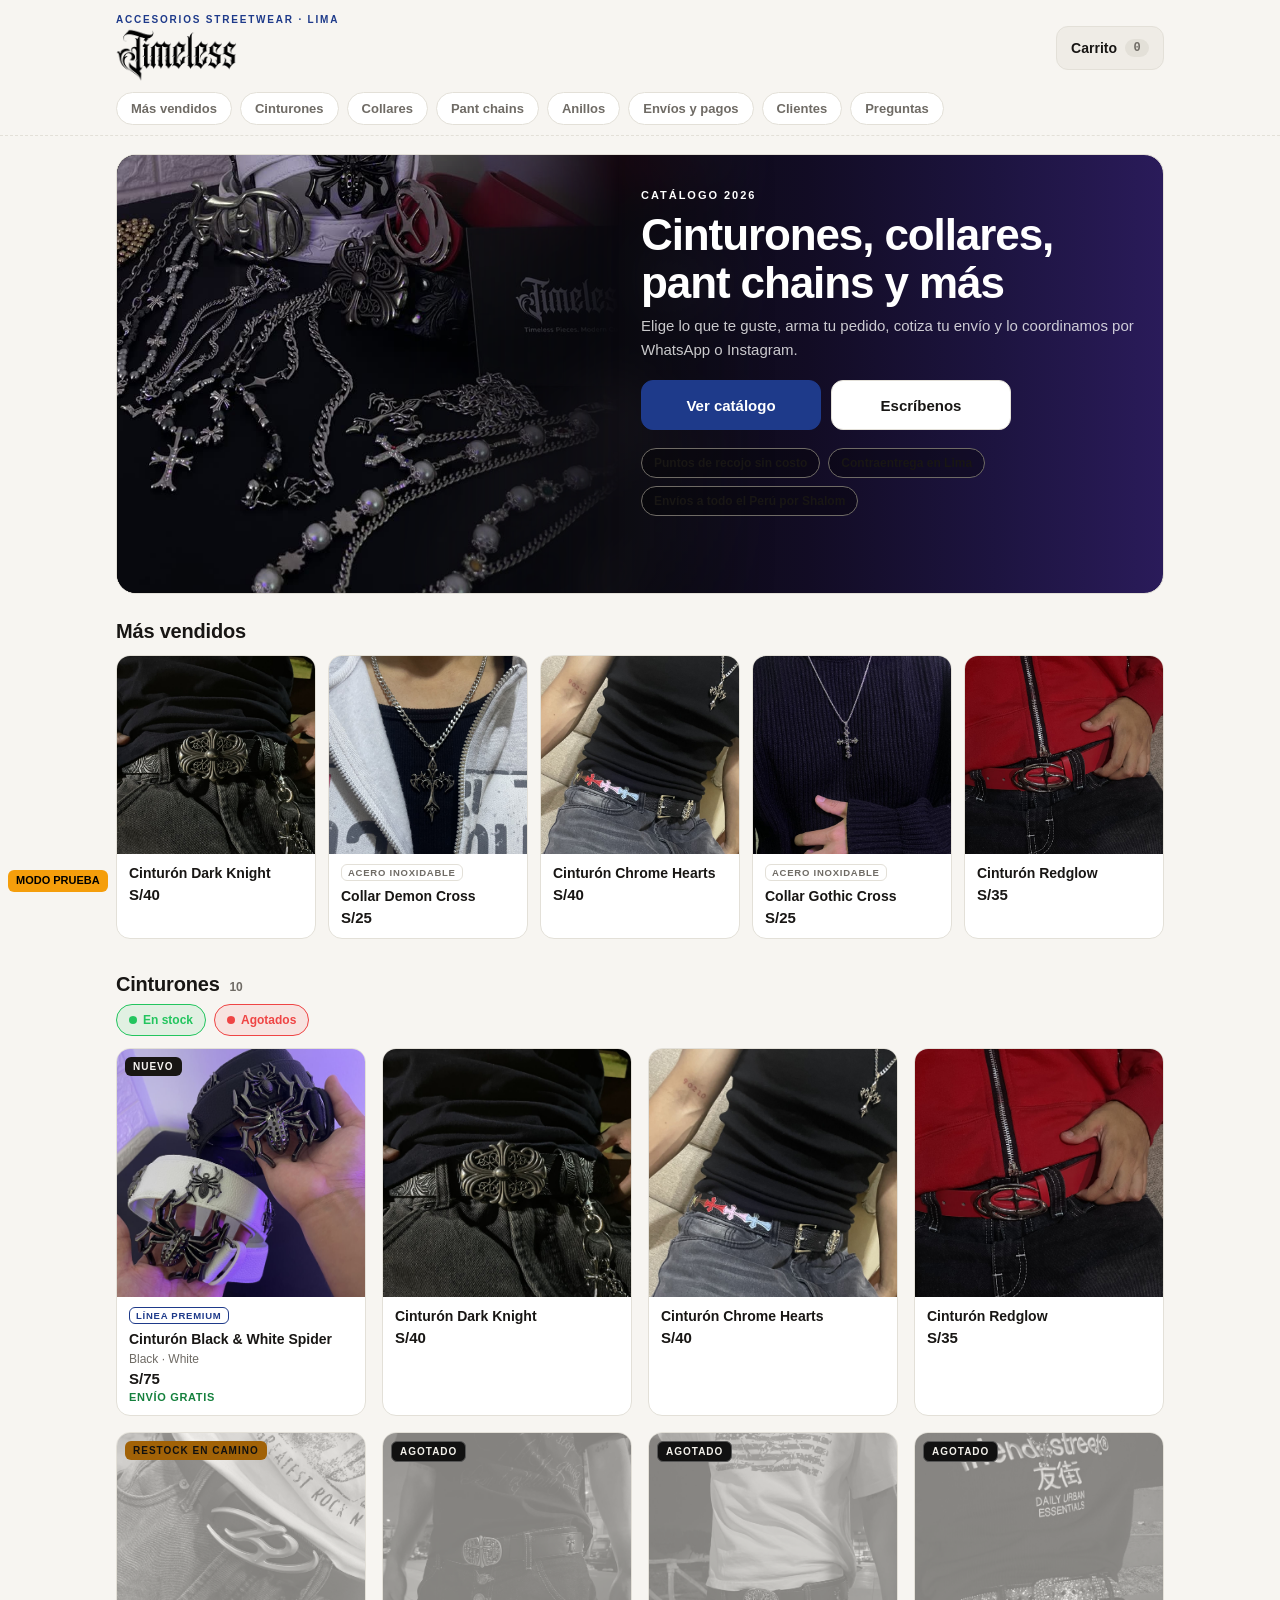
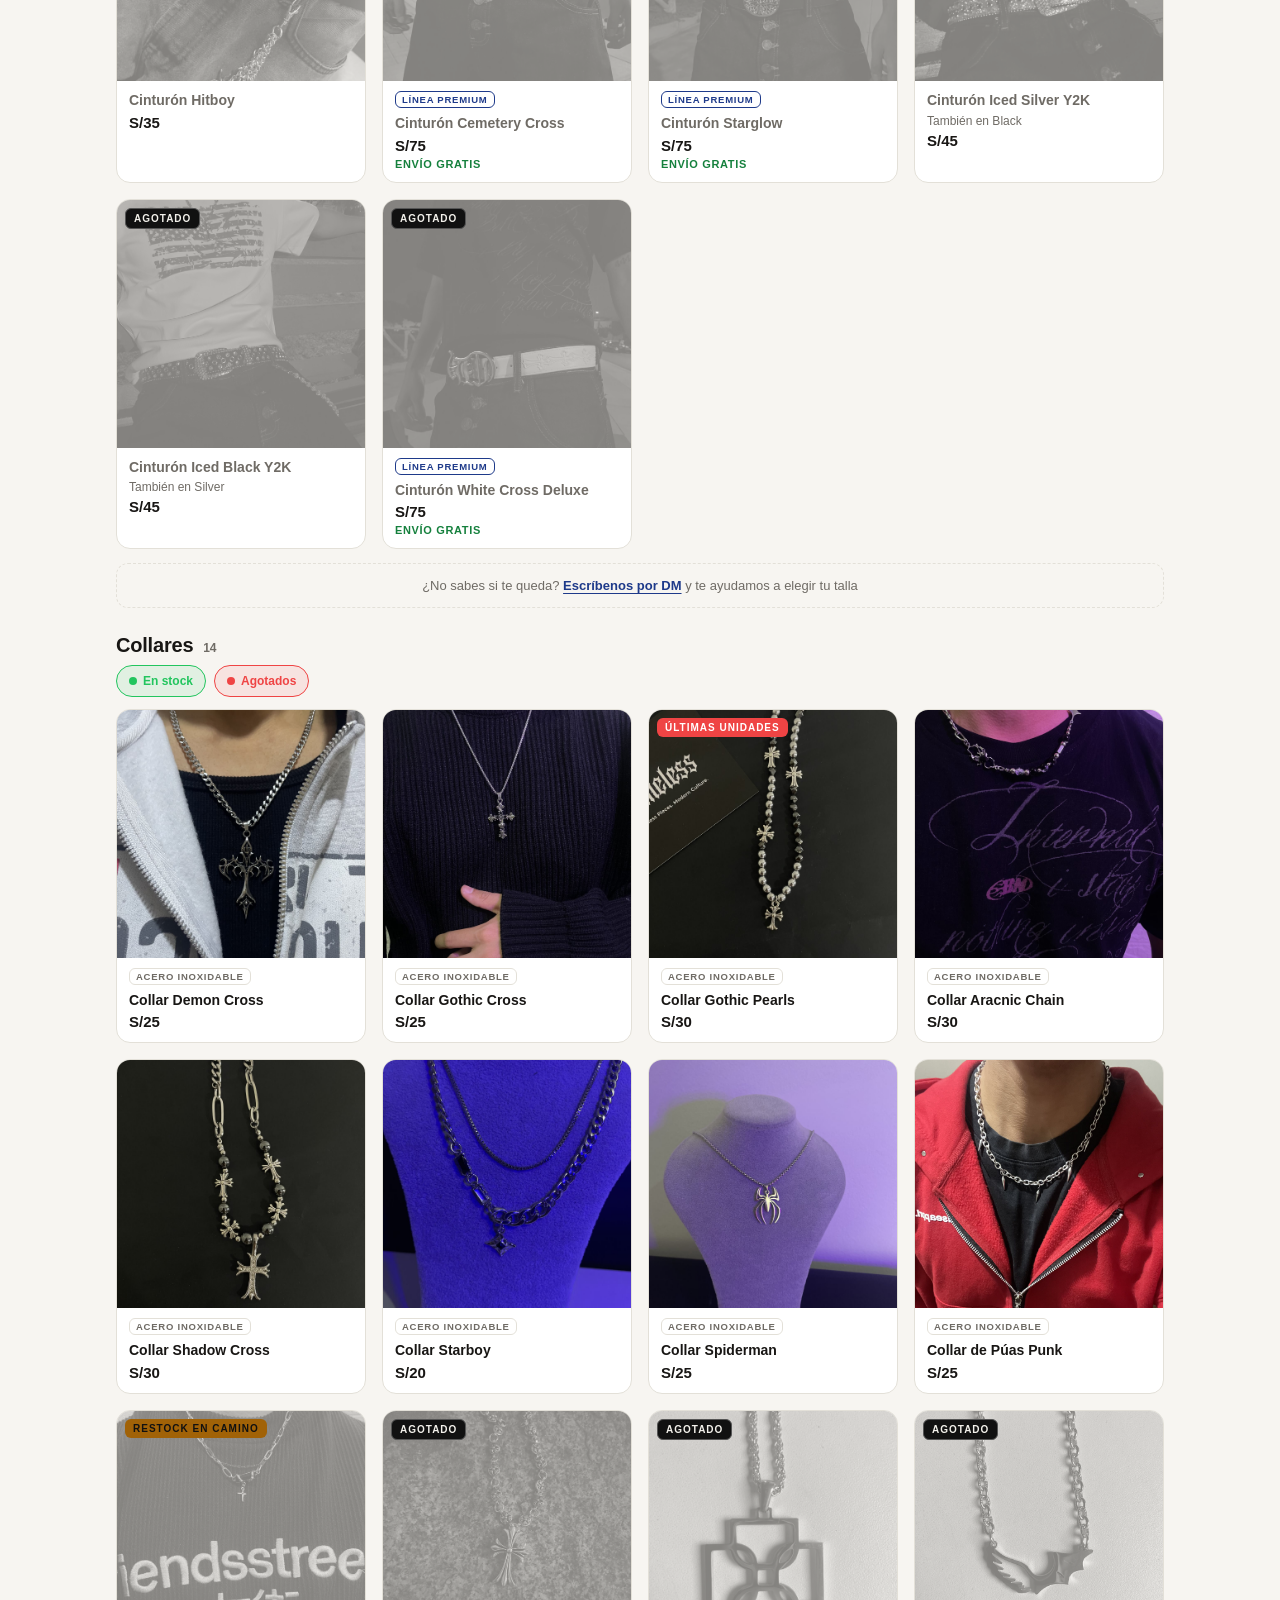
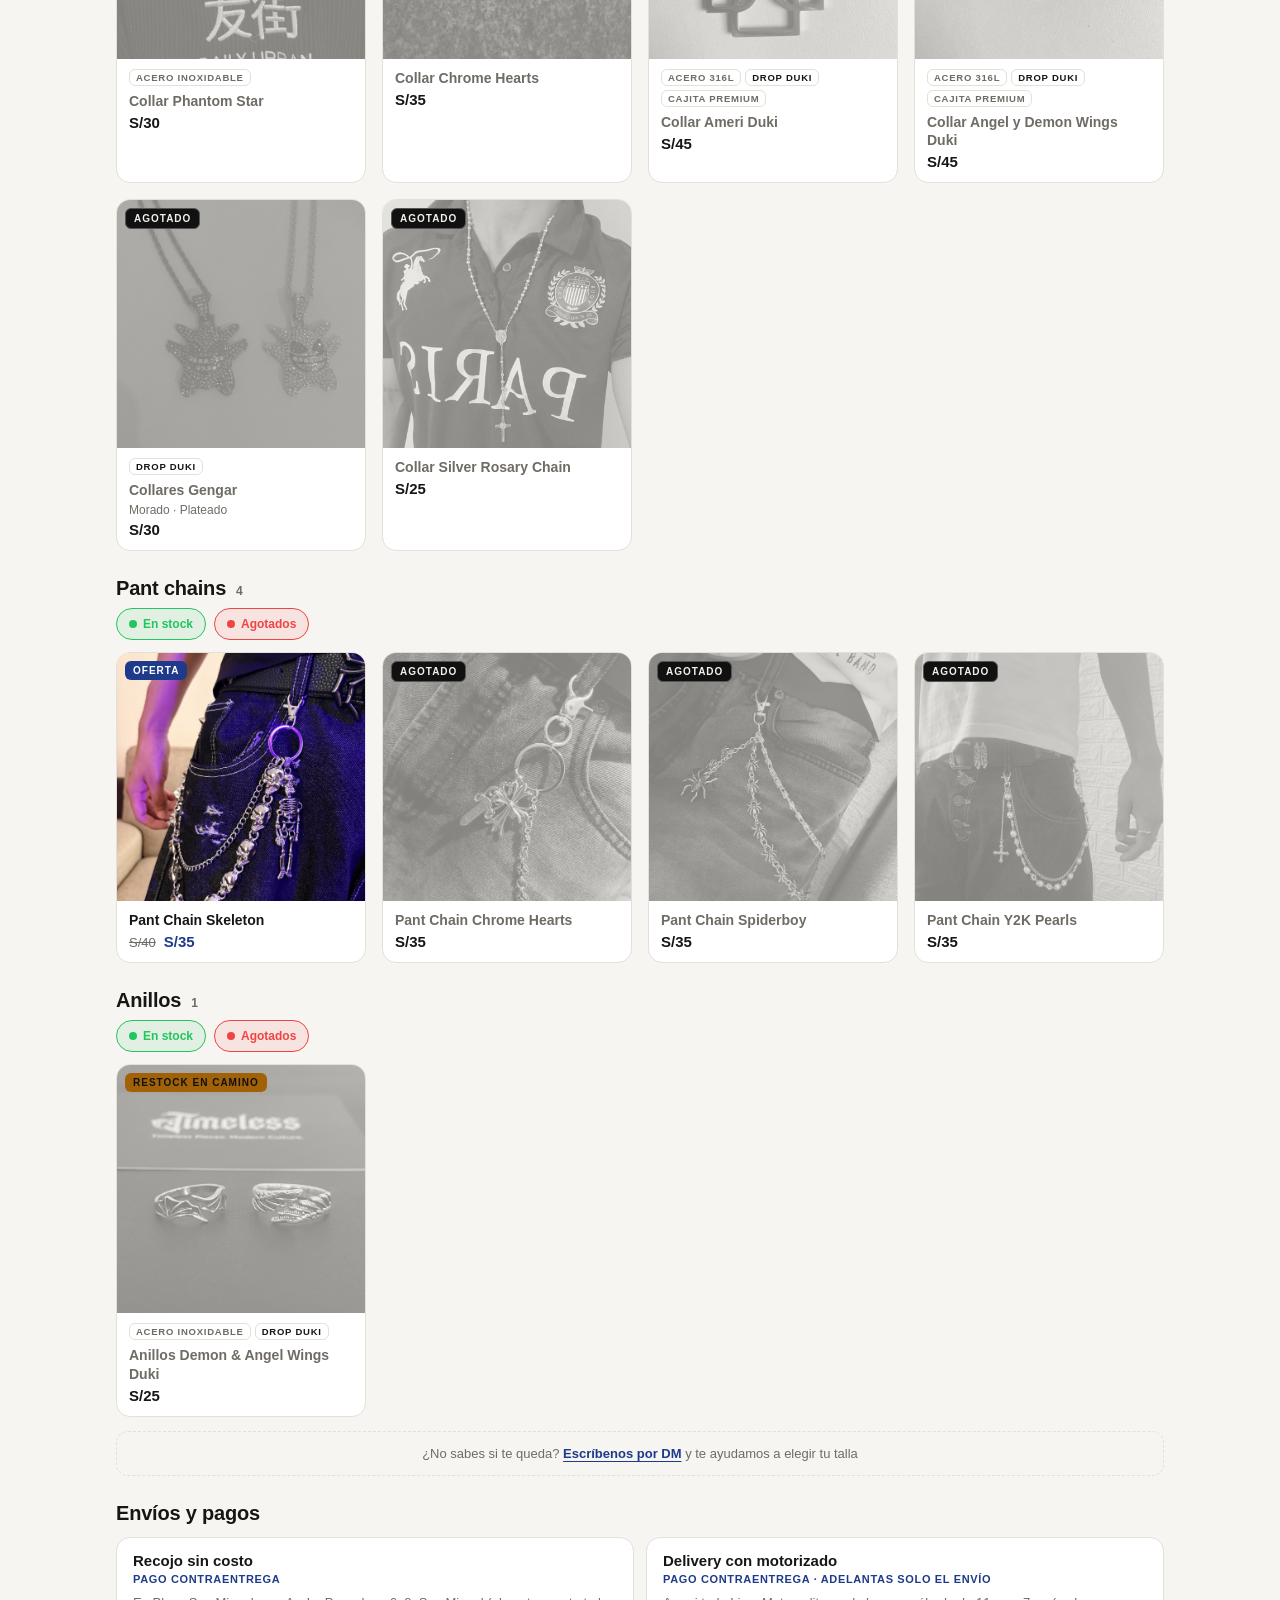
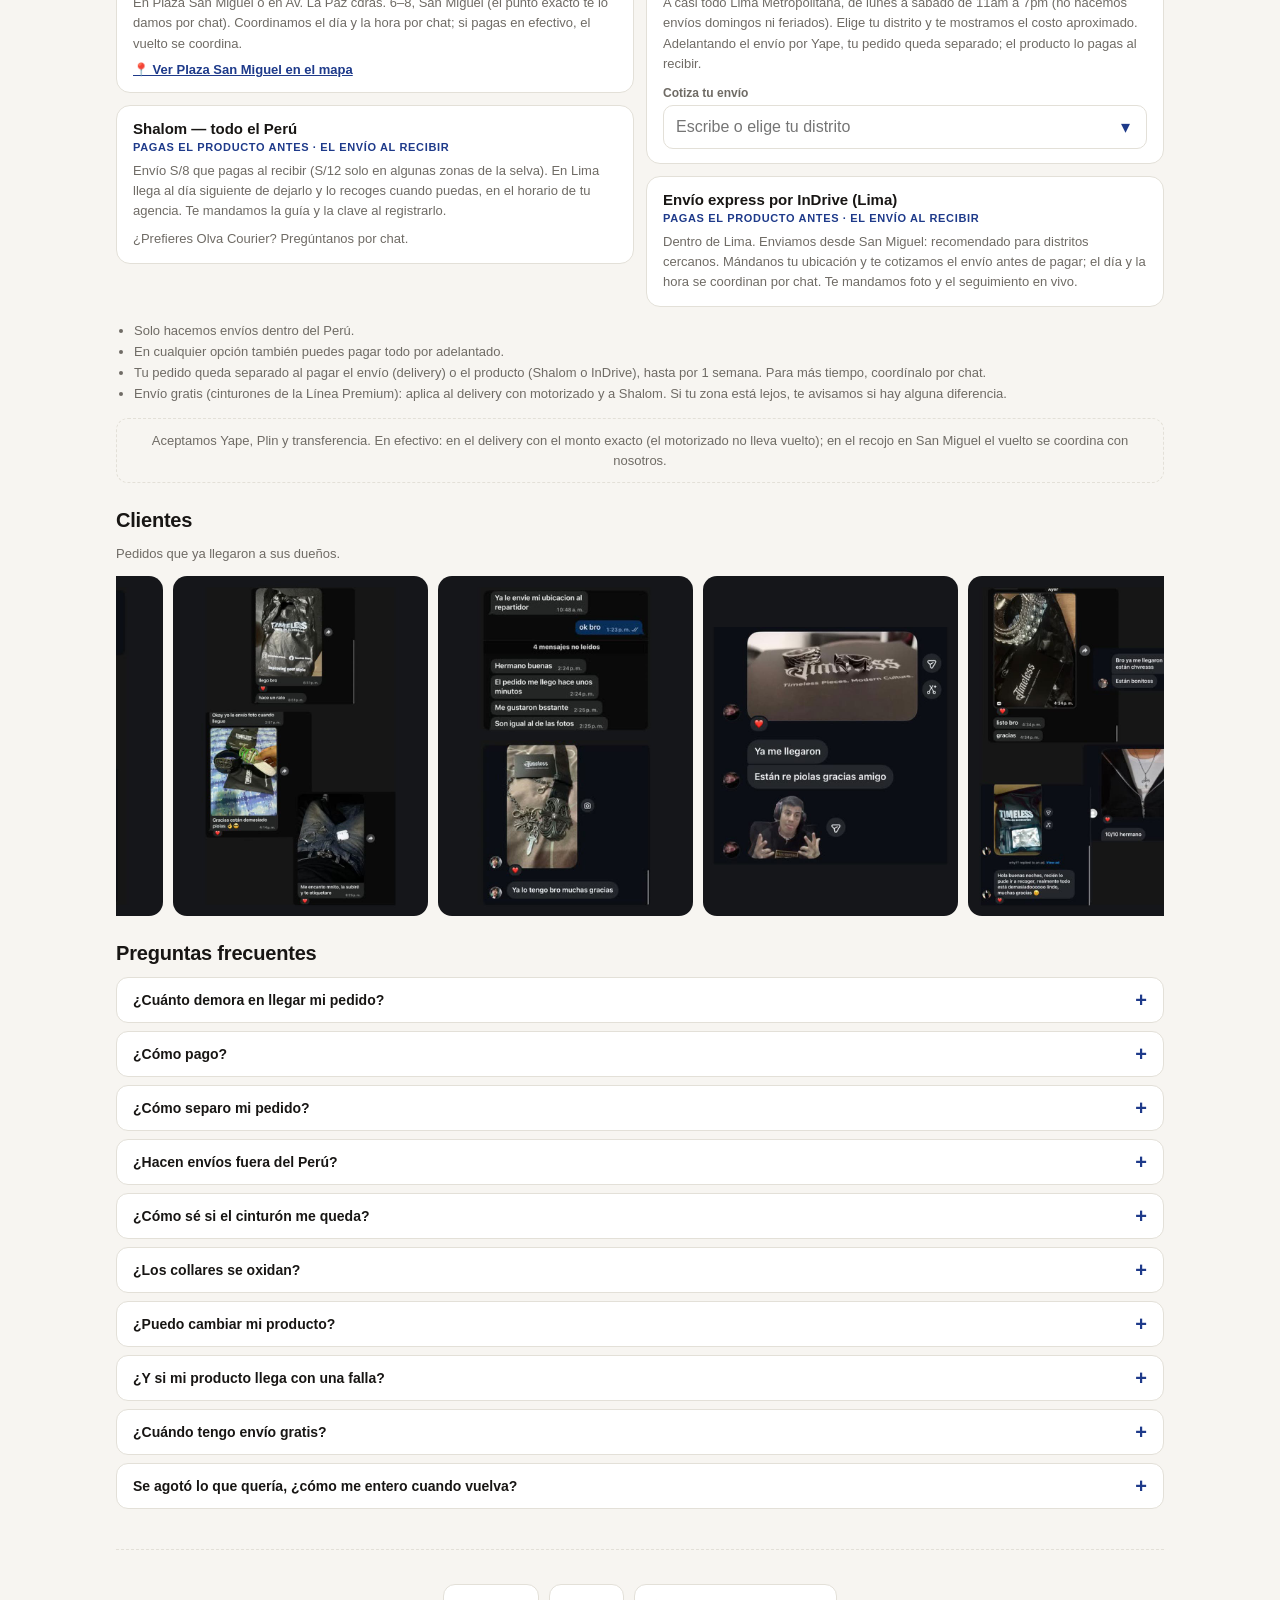
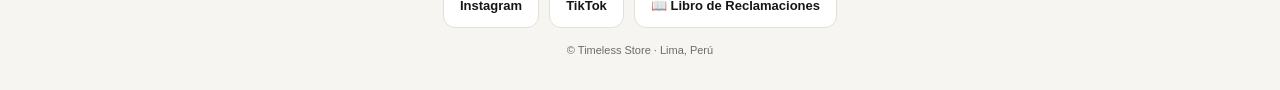
==== commit e49fdb28: "Prueba 2026-10-25 01:05" ====
--- a/index.html
+++ b/index.html
@@ -202,6 +202,8 @@
       <a class="libro-link" href="reclamaciones.html">📖 Libro de Reclamaciones</a>
     </div>
     <div class="pie-copy">© Timeless Store · Lima, Perú</div>
+    <!-- Aparece solo cuando el píxel de Meta está activo (META_PIXEL_ID en config.js) -->
+    <p class="pie-copy" id="pixelAviso" hidden>Usamos el píxel de Meta para medir nuestros anuncios (usa cookies). Tu pedido y tus datos de envío no se comparten con Meta.</p>
   </footer>
 
 </div>
--- a/style.css
+++ b/style.css
@@ -1432,3 +1432,34 @@
 /* Aviso "¿No te respondemos?" al cerrar el pedido */
 .nota-reintento{margin:12px 0;padding:10px 12px;border:1px dashed var(--line);border-radius:10px;font-size:13px;line-height:1.5;color:var(--muted);}
 .nota-reintento b{color:var(--bone);}
+
+
+/* Portada con banner de campaña (config.js, HERO_FOTOS): la imagen se ve ENTERA.
+   Celular: el banner cuadrado arriba (casi sin desvanecer) y el texto debajo.
+   PC: el banner cuadrado a la izquierda, fundido con el oscuro por la derecha. */
+.hero.hero-campana{padding-top:0;}
+.hero.hero-campana::before{content:"";display:block;padding-top:calc(100% + 40px);}
+.hero.hero-campana .hero-foto-fondo{display:none;}
+.hero.hero-campana .hero-foto{
+  left:0;right:0;top:0;
+  width:100%;height:auto;
+  aspect-ratio:1/1;
+  object-fit:cover;
+  -webkit-mask-image:linear-gradient(180deg,#000 90%,transparent 100%);
+  mask-image:linear-gradient(180deg,#000 90%,transparent 100%);
+}
+.hero.hero-campana .hero-eyebrow{margin-top:-6px;}
+@media (min-width:760px){
+  .hero.hero-campana{padding:34px 28px 28px 50%;}
+  .hero.hero-campana::before{display:none;}
+  .hero.hero-campana .hero-foto{
+    right:auto;bottom:0;left:0;
+    width:52%;height:100%;
+    aspect-ratio:auto;
+    object-fit:contain;
+    object-position:left center;
+    -webkit-mask-image:linear-gradient(90deg,#000 80%,transparent 100%);
+    mask-image:linear-gradient(90deg,#000 80%,transparent 100%);
+  }
+  .hero.hero-campana .hero-eyebrow{margin-top:0;}
+}
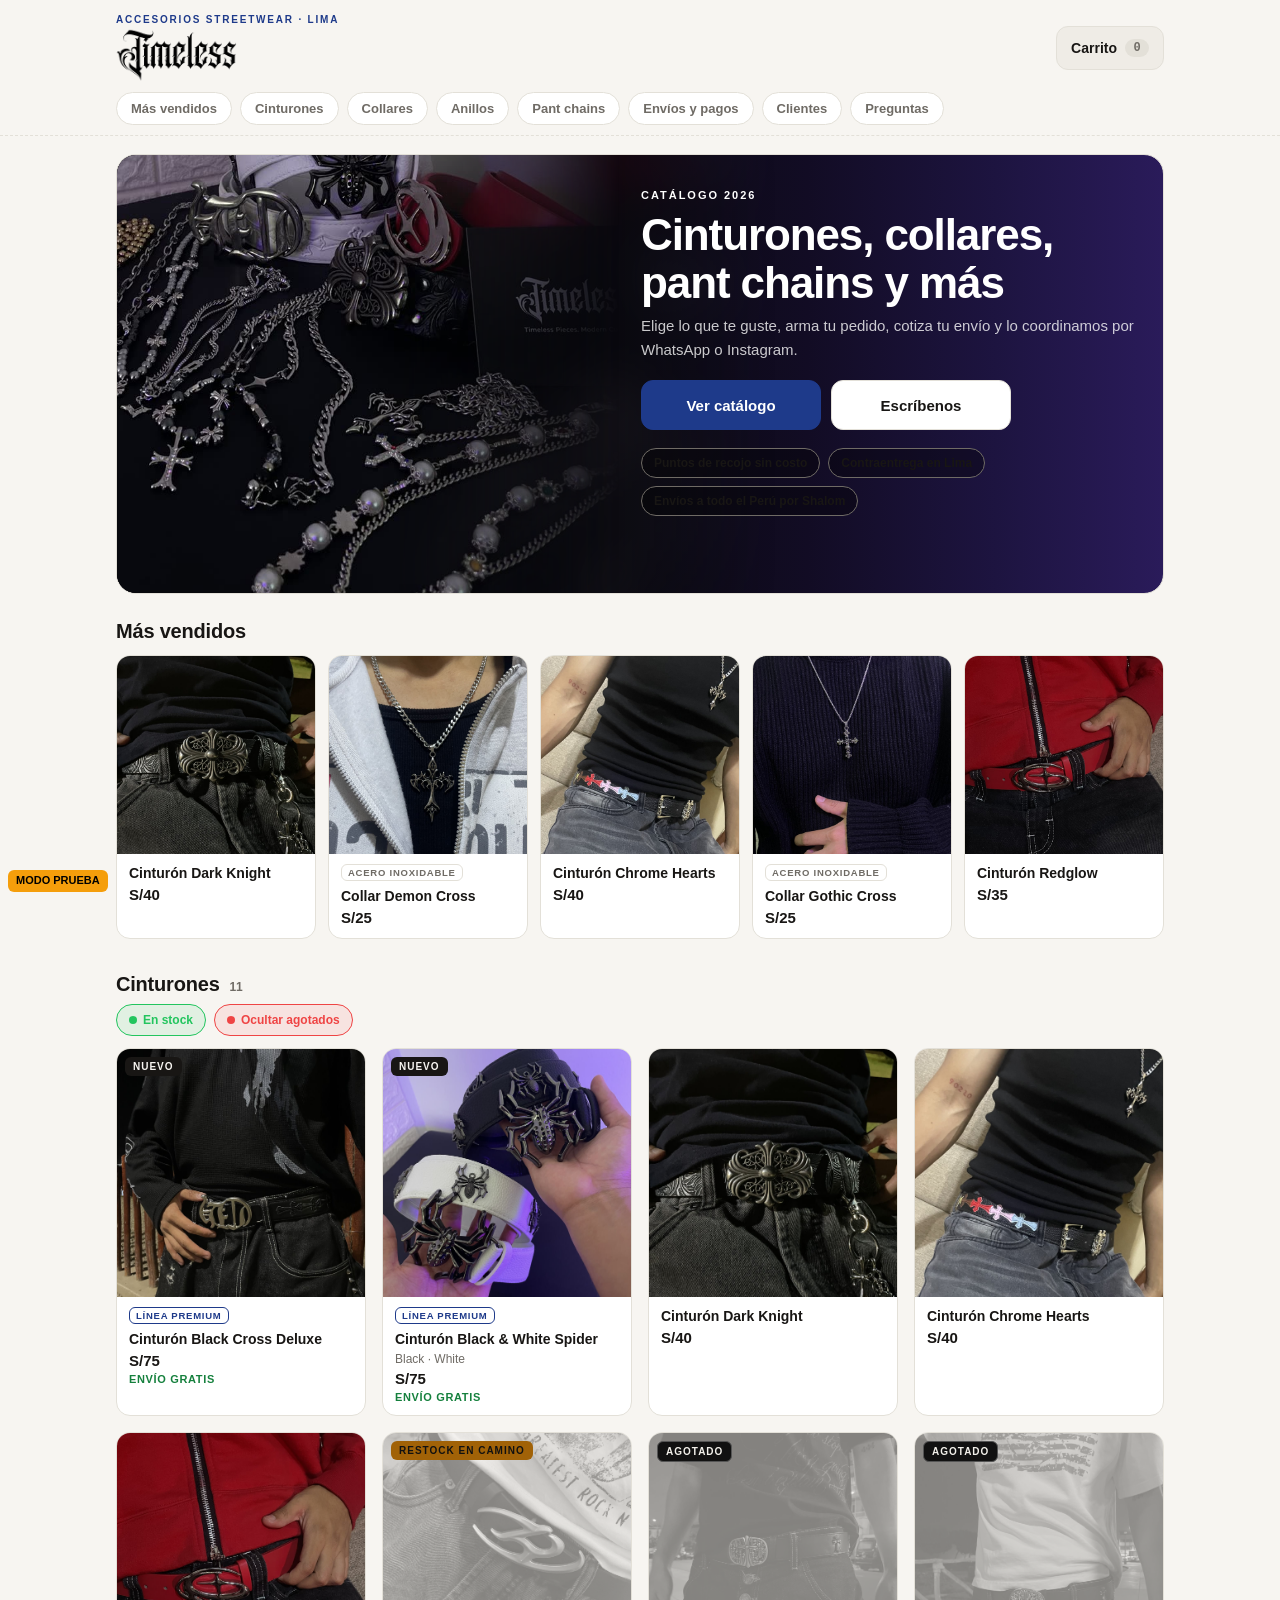
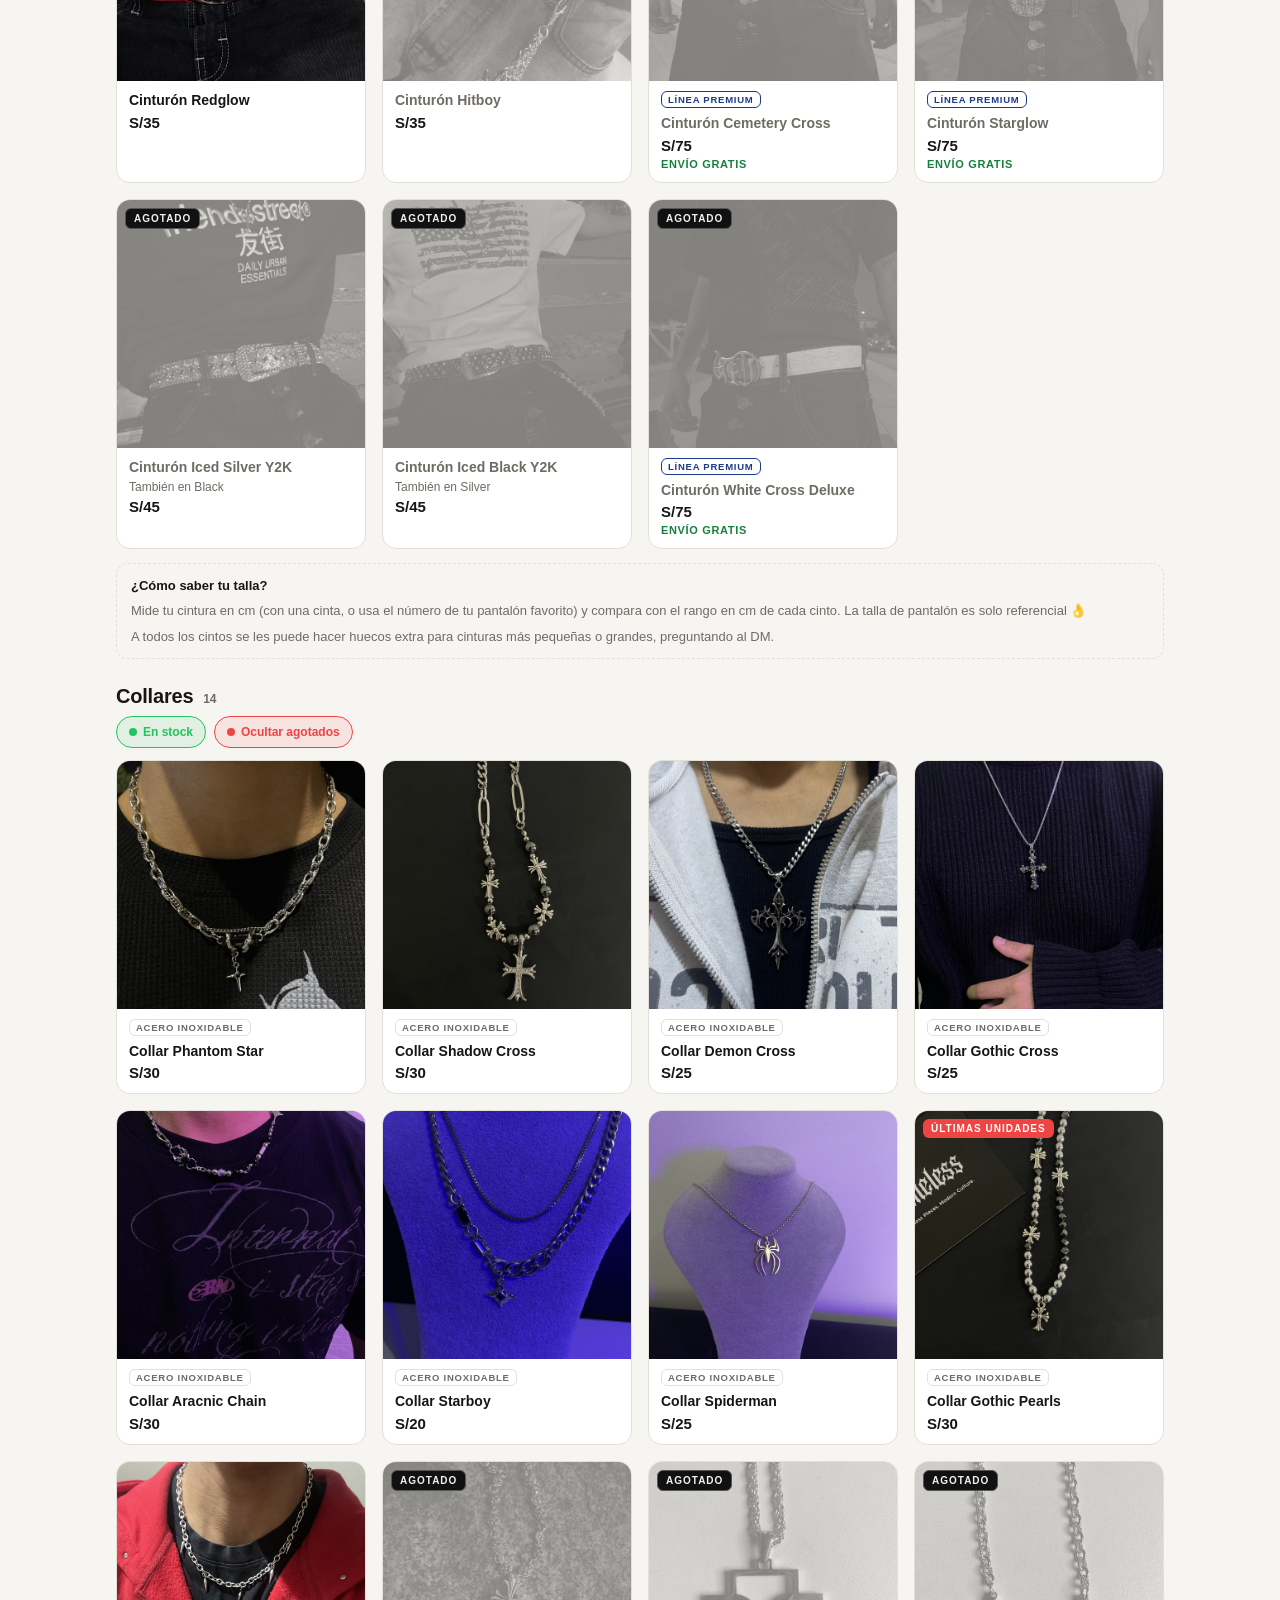
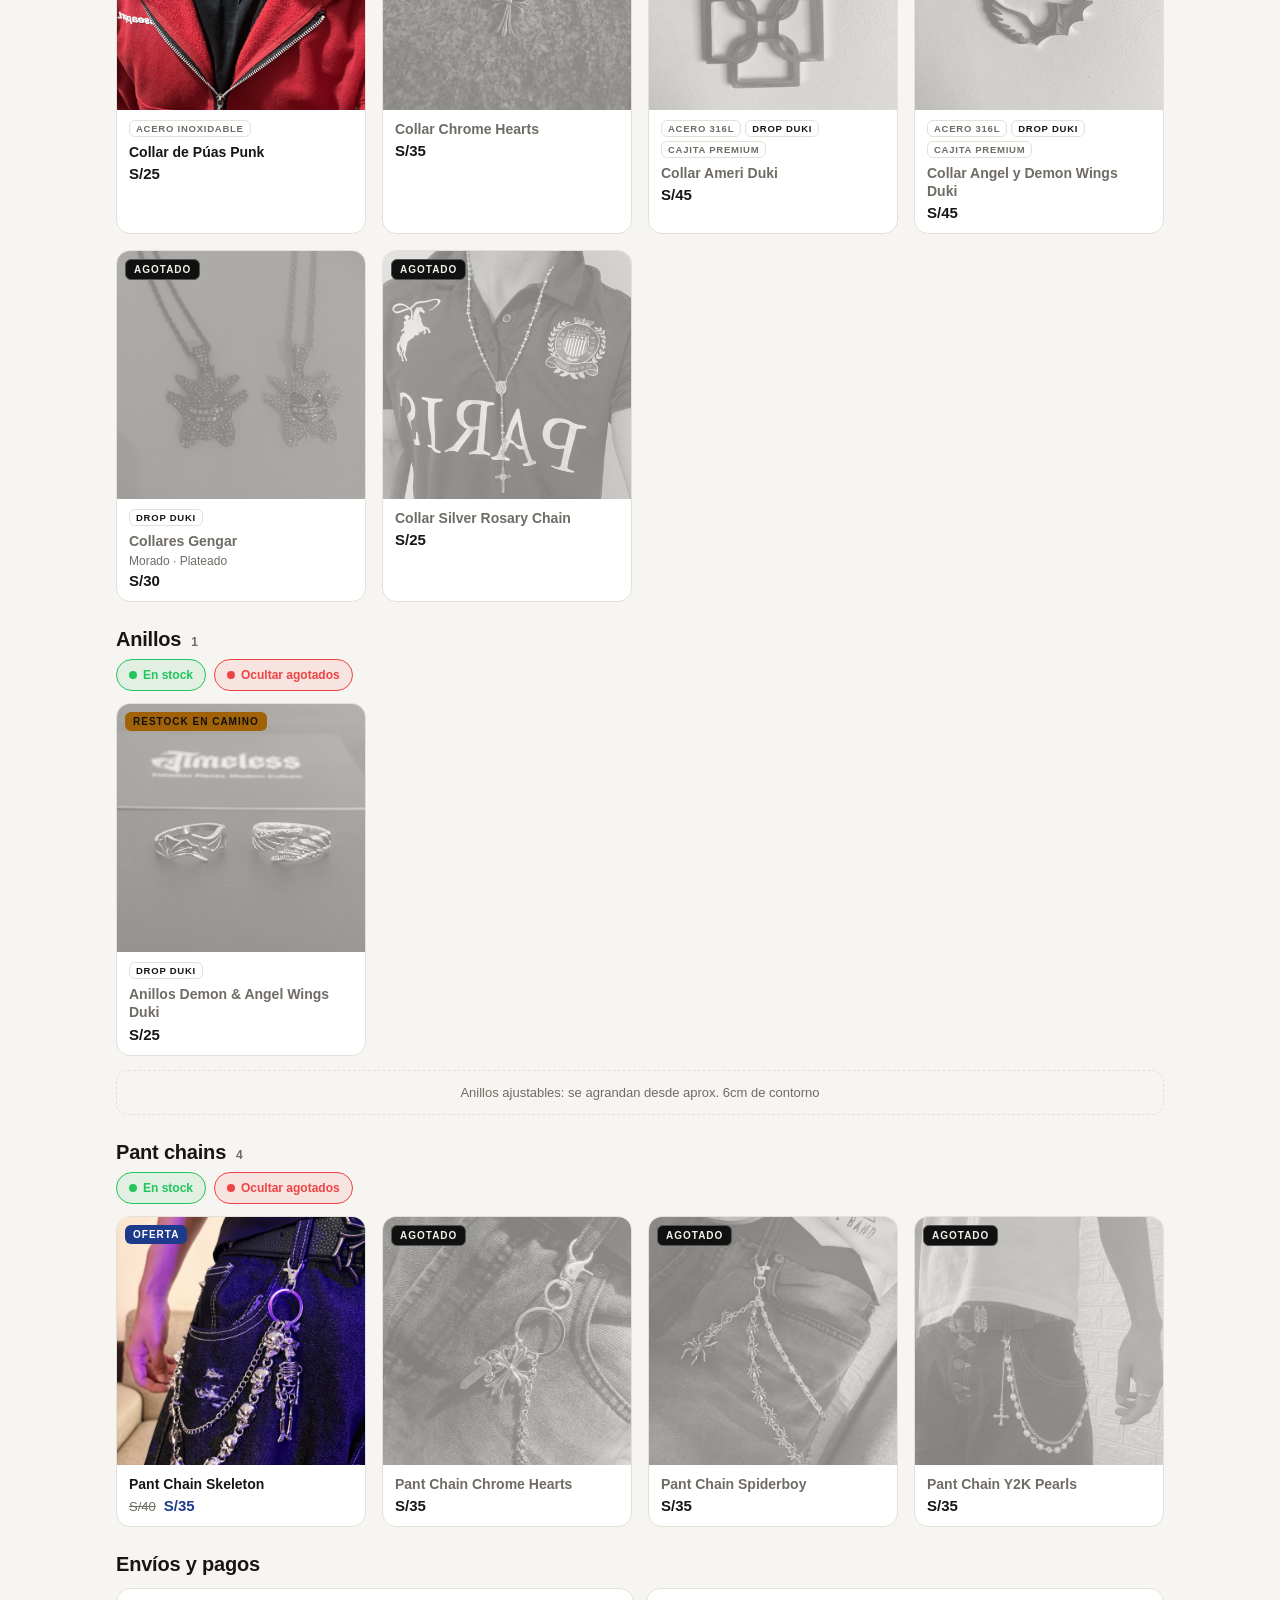
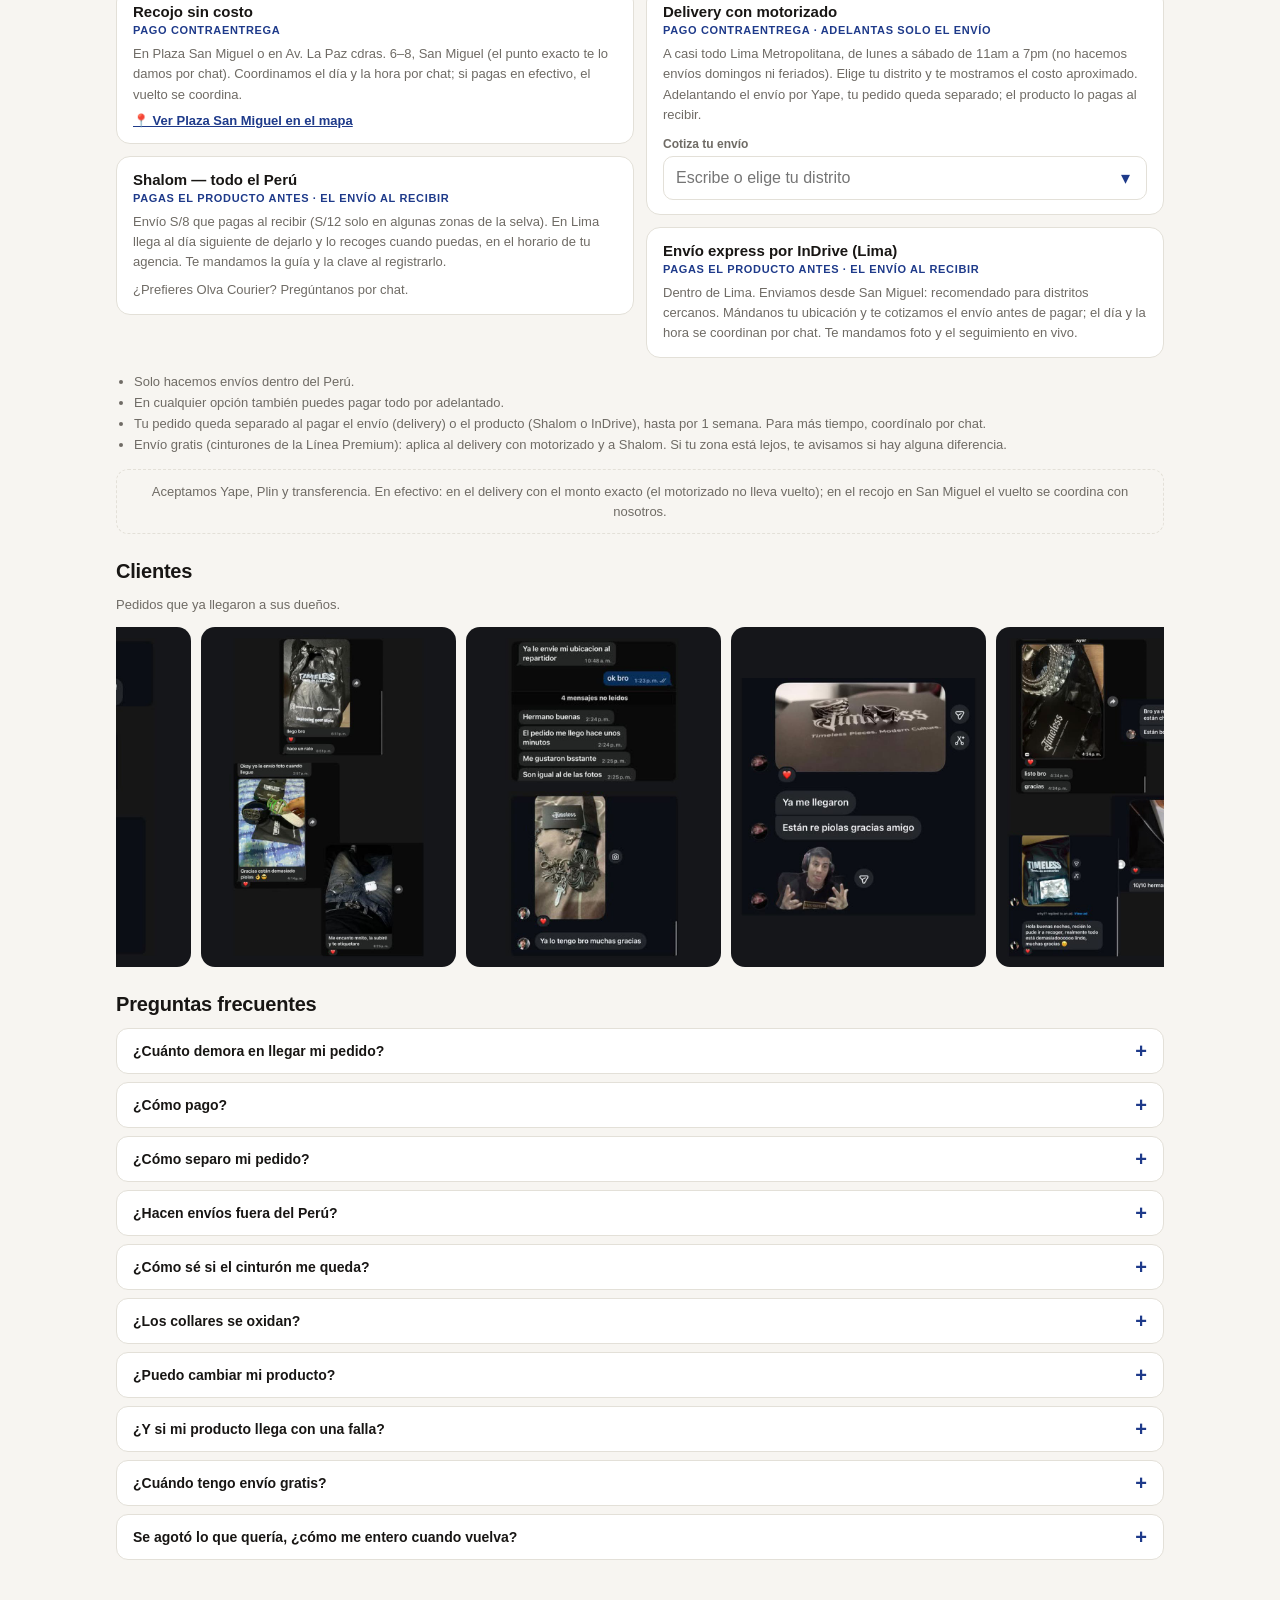
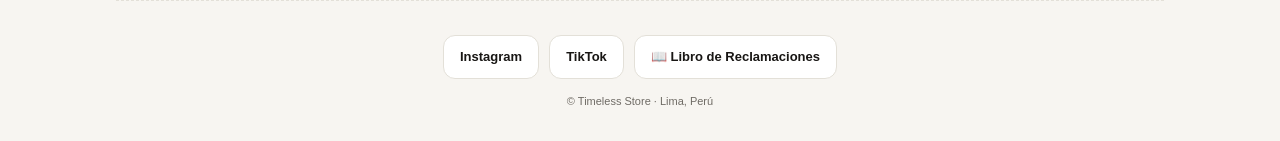
==== commit 11faa09a: "Prueba 2026-10-29 10:21" ====
--- a/index.html
+++ b/index.html
@@ -79,6 +79,7 @@
     <h1>Cinturones, collares, pant chains y más</h1>
     <p>Elige lo que te guste, arma tu pedido, cotiza tu envío y lo coordinamos por WhatsApp o Instagram.</p>
     <!-- Aparece solo cuando hay promos activas (promos.csv) -->
+    <div id="heroDrop"></div>
     <div id="heroPromo"></div>
     <div class="hero-cta">
       <a class="btn btn-primario" href="#catalogo" data-scroll="cat-mas-vendidos">Ver catálogo</a>
@@ -93,7 +94,7 @@
     </div>
     <!-- Los tres primeros bajan a "Envíos y pagos". -->
     <ul class="hero-chips">
-      <li><a href="#envios" data-scroll="envios">Puntos de recojo sin costo</a></li>
+      <li id="chipPrimero"><a href="#envios" data-scroll="envios">Puntos de recojo sin costo</a></li>
       <li><a href="#envios" data-scroll="envios">Contraentrega en Lima</a></li>
       <li><a href="#envios" data-scroll="envios">Envíos a todo el Perú por Shalom</a></li>
     </ul>
--- a/style.css
+++ b/style.css
@@ -1463,3 +1463,18 @@
   }
   .hero.hero-campana .hero-eyebrow{margin-top:0;}
 }
+
+/* Lanzamiento programado (NEW DROP): oscuro antes de la hora, con las fotos visibles */
+.tag-drop{background:#e11d2e;color:#fff;box-shadow:0 0 14px rgba(225,29,46,.65);}
+.prod.teaser .prod-foto img{filter:brightness(.4) saturate(.8);}
+.prod-sale{
+  position:absolute;left:8px;right:8px;bottom:10px;text-align:center;
+  font-size:12px;font-weight:800;letter-spacing:.08em;text-transform:uppercase;color:#fff;
+  text-shadow:0 1px 8px #000;pointer-events:none;
+}
+
+/* Aviso NEW DROP del inicio y guía de talla de cinturones */
+.hero-promo.hero-drop{background:#0b0b0b;border:1px solid #e11d2e;box-shadow:0 0 22px rgba(225,29,46,.45);animation:none;}
+.frase-guia{text-align:left;}
+.frase-guia b{display:block;color:var(--bone);margin-bottom:4px;}
+.frase-guia p{margin:6px 0 0;}
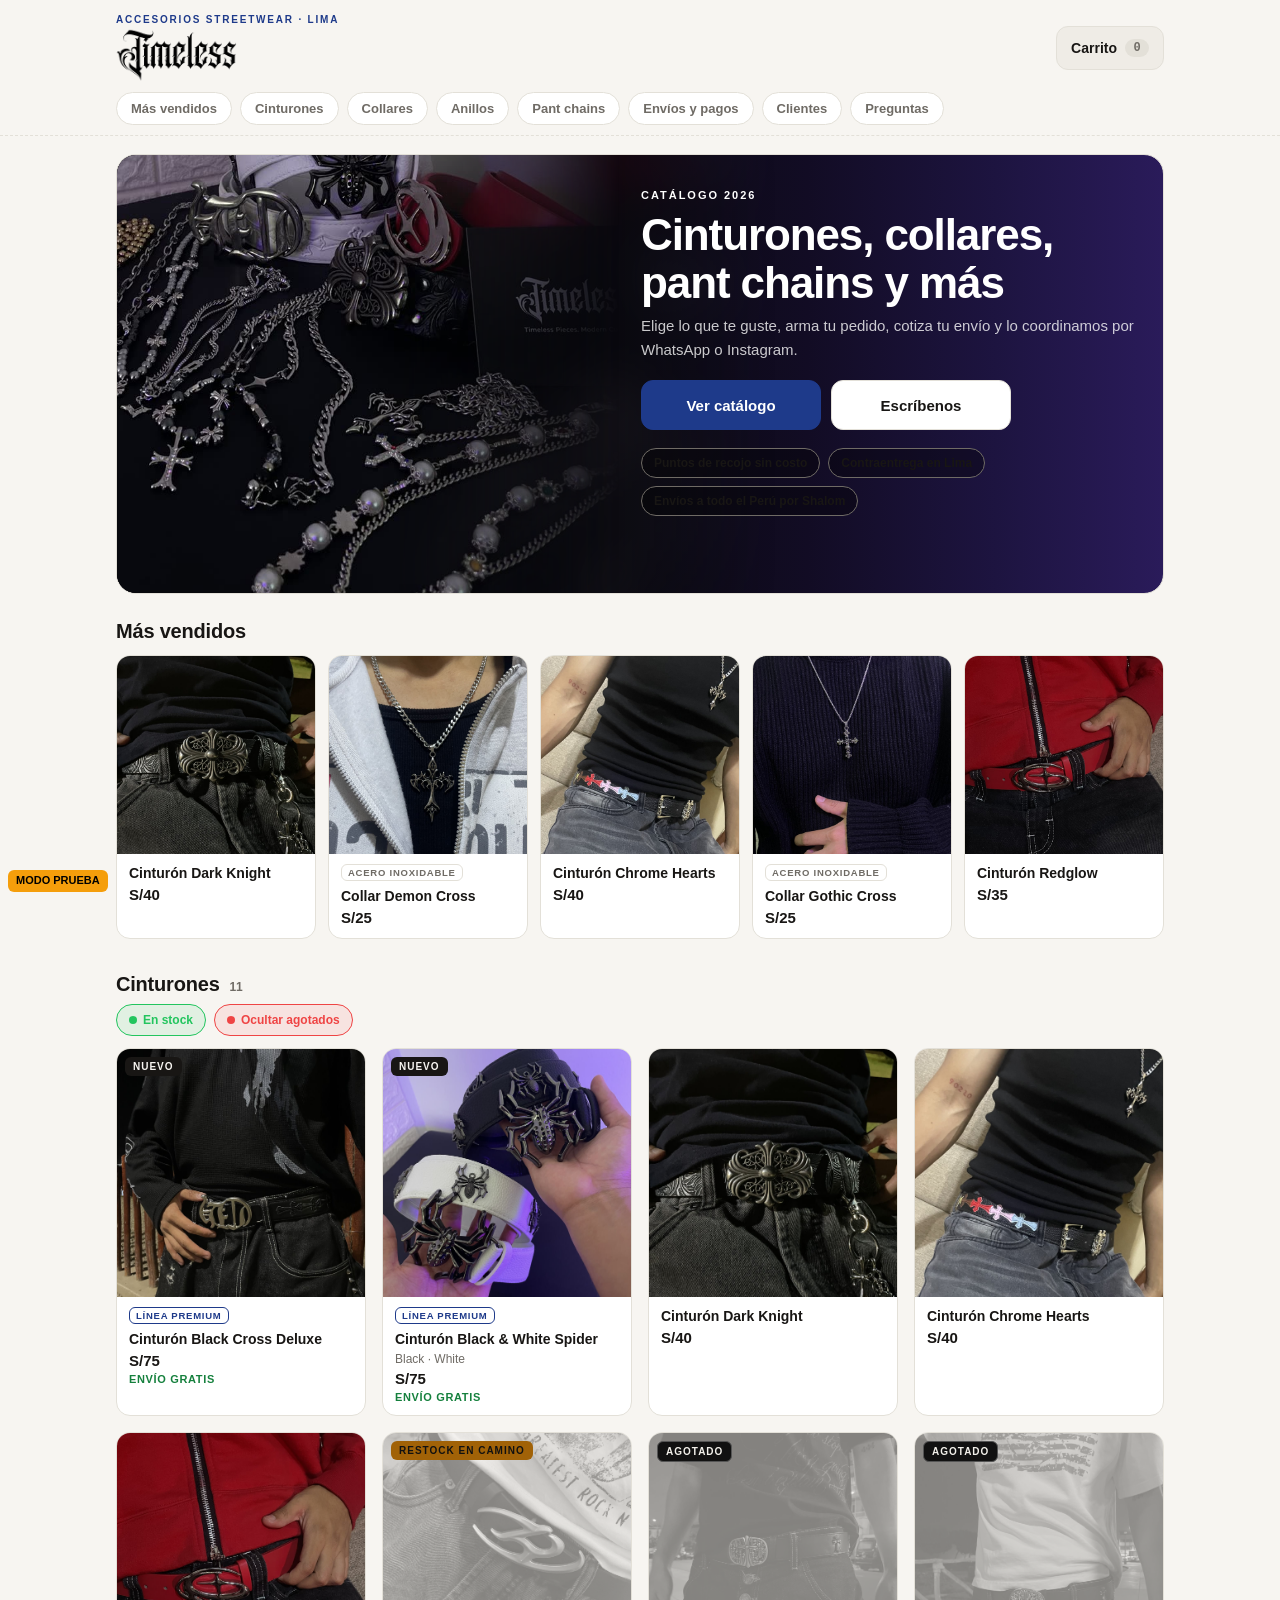
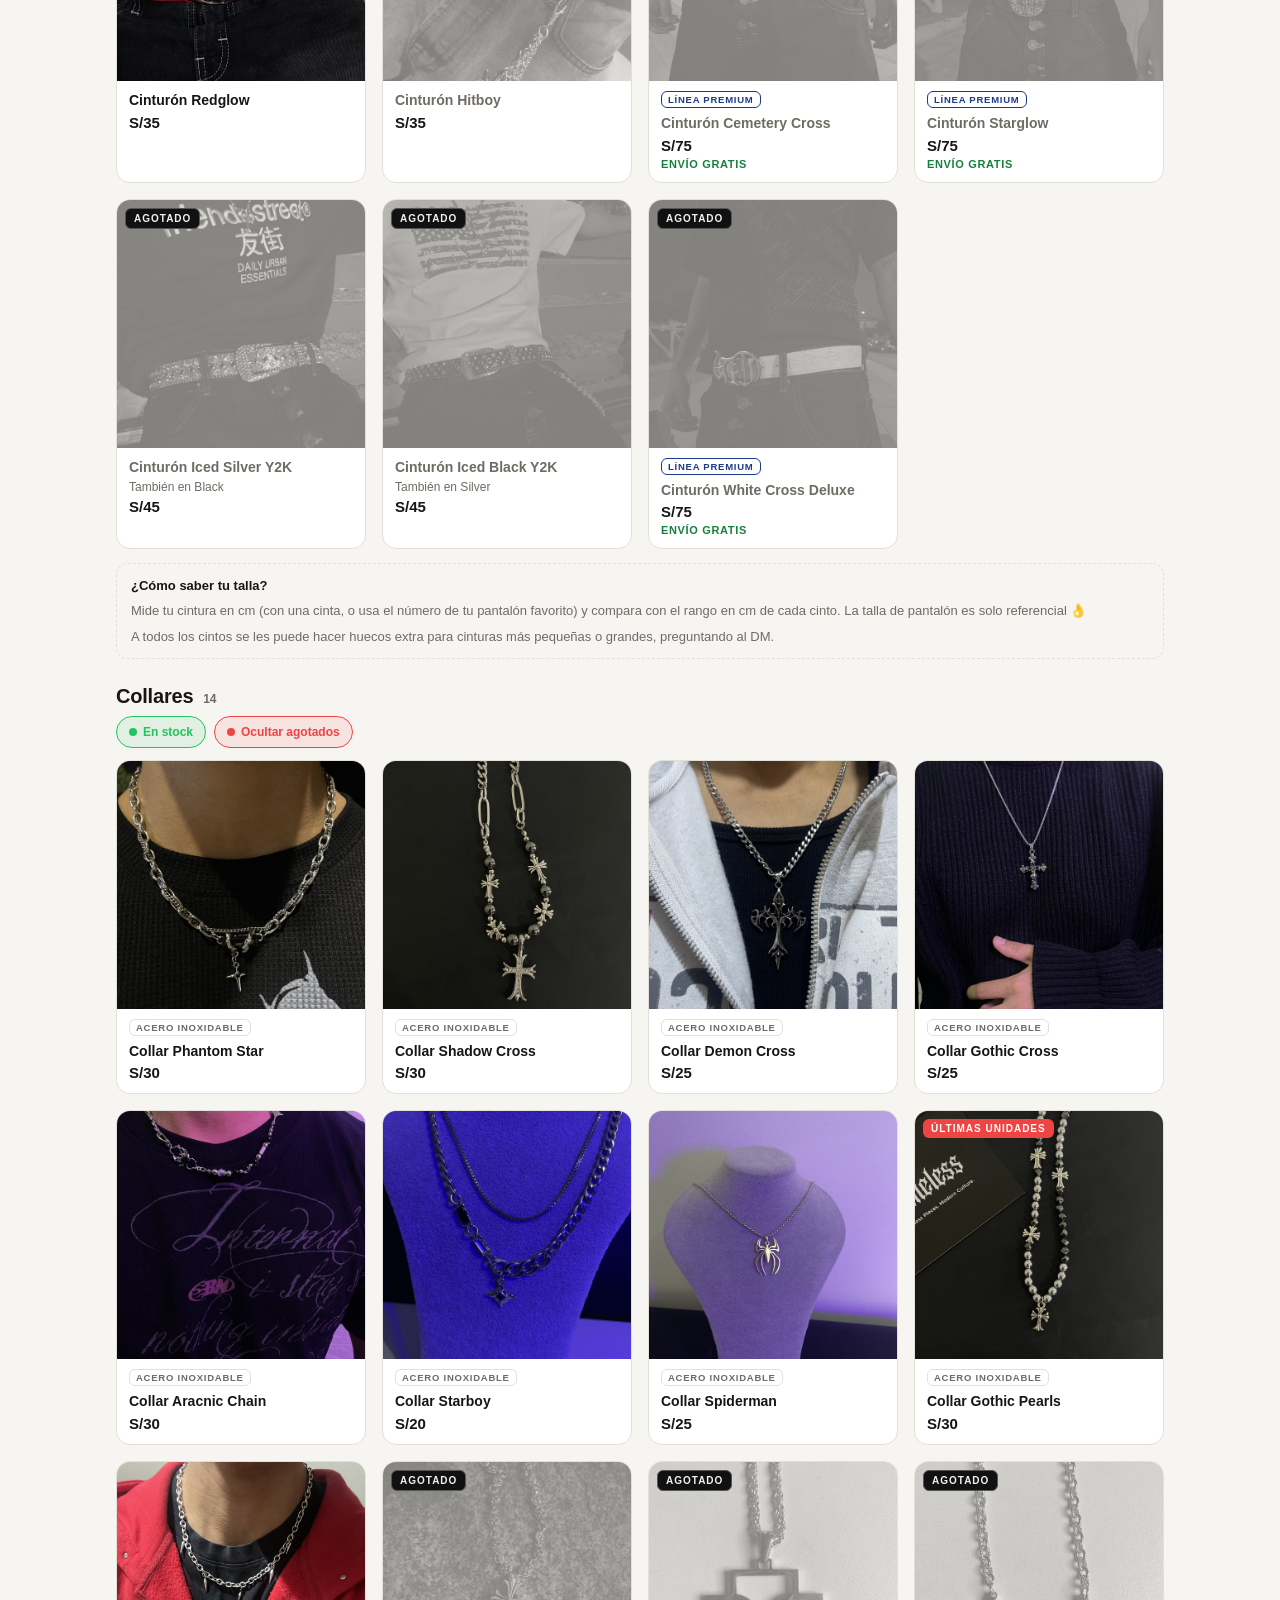
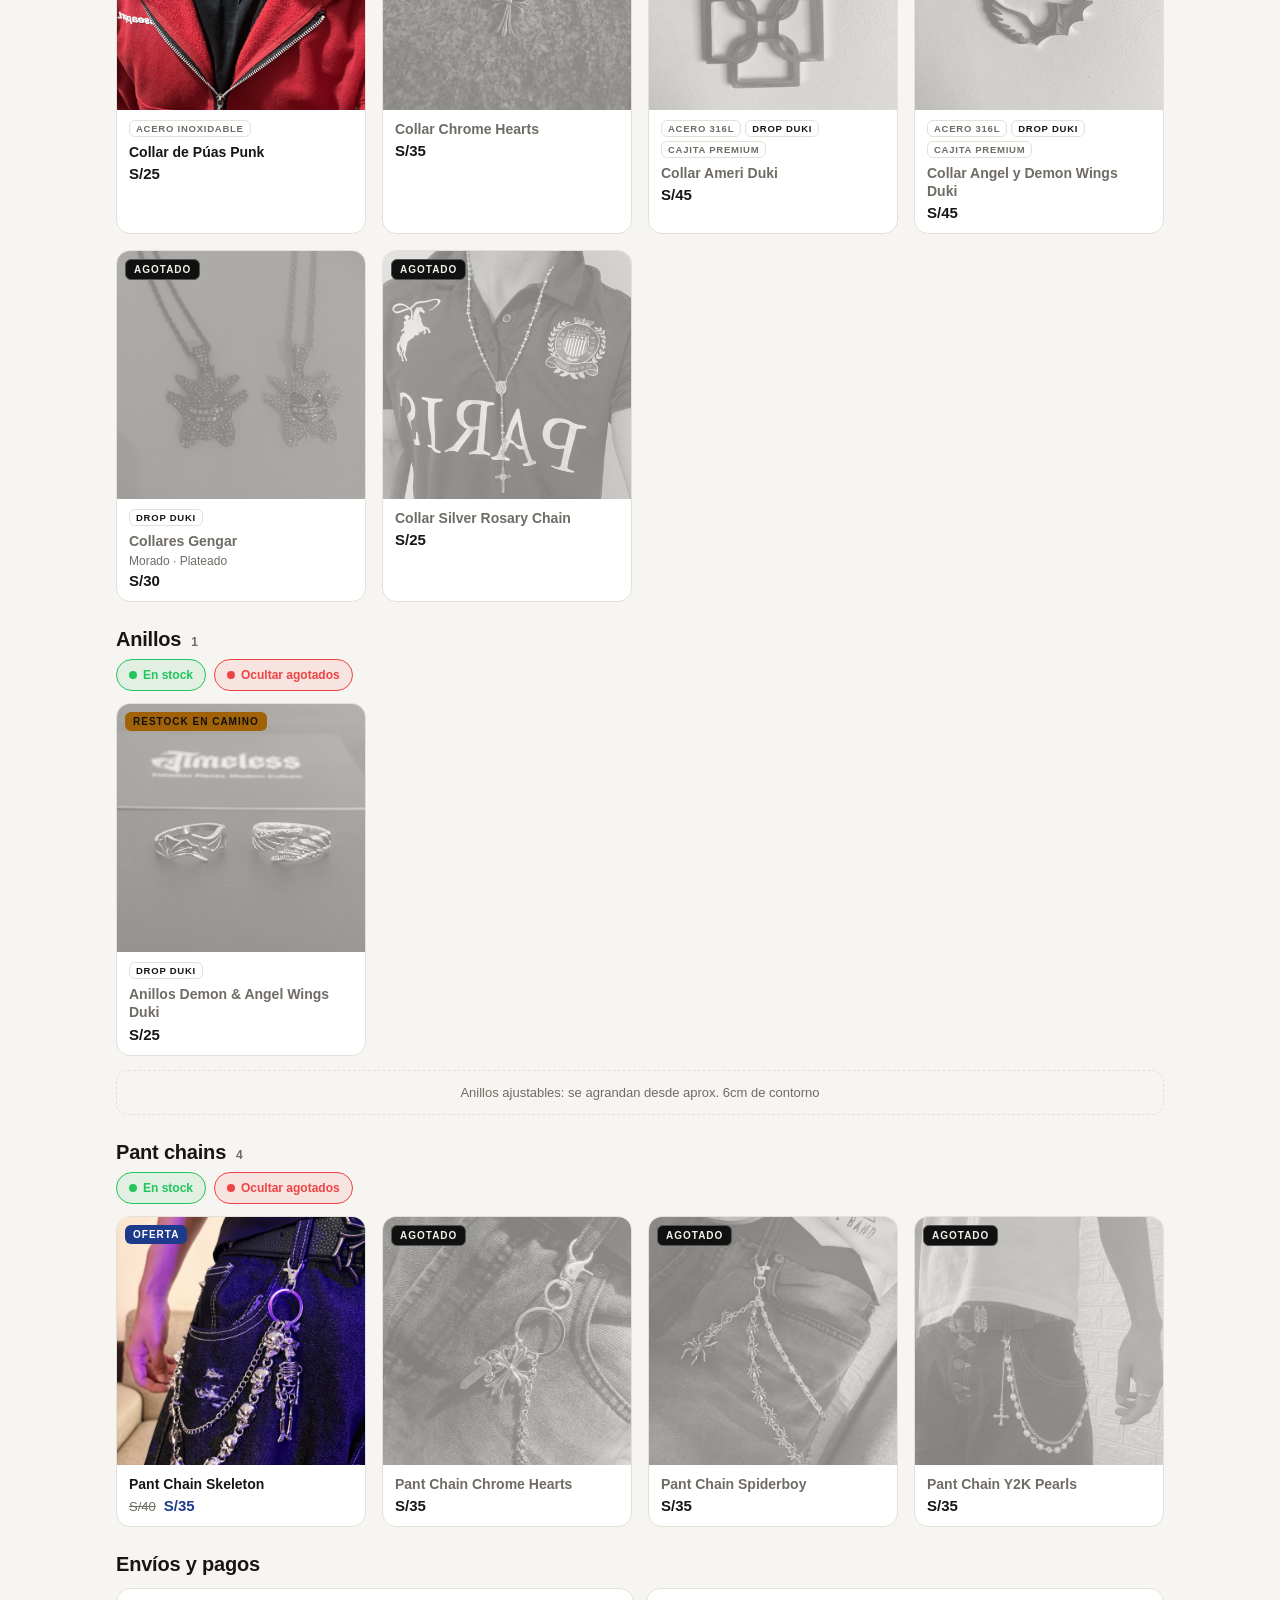
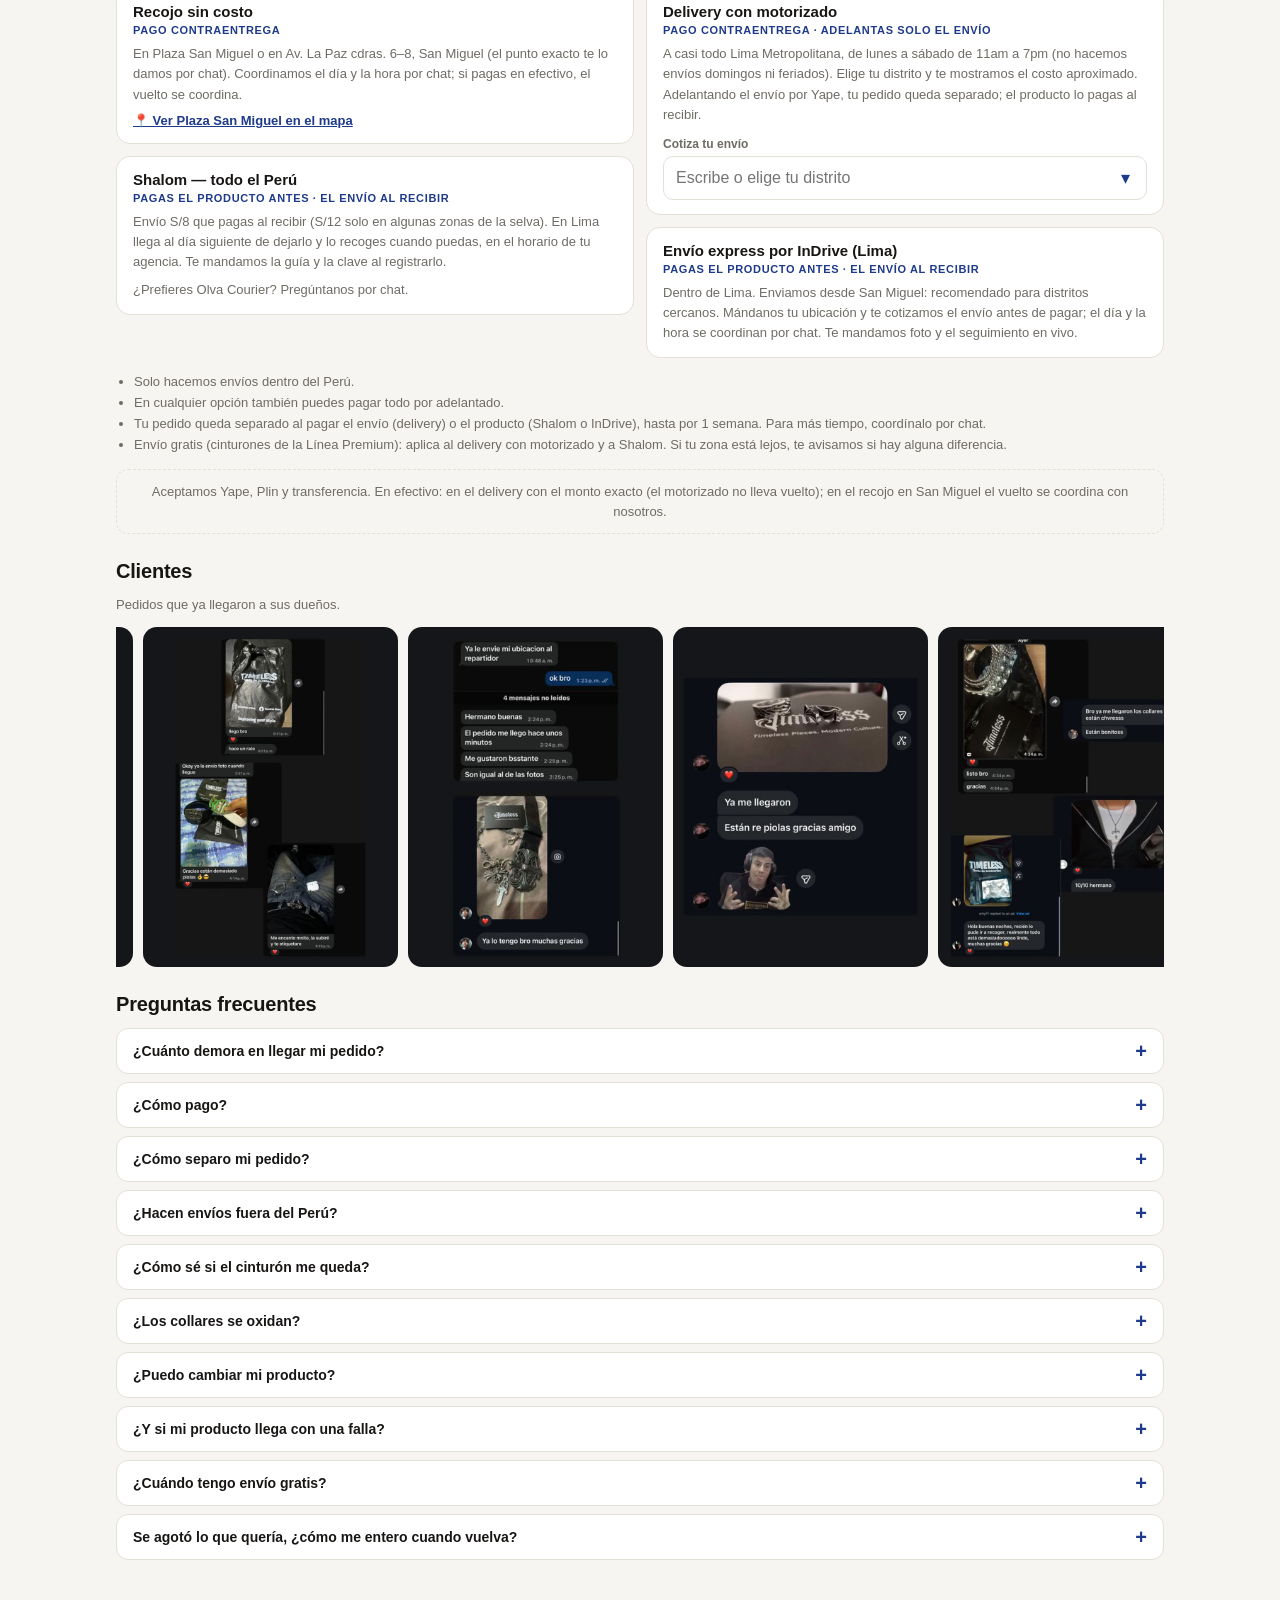
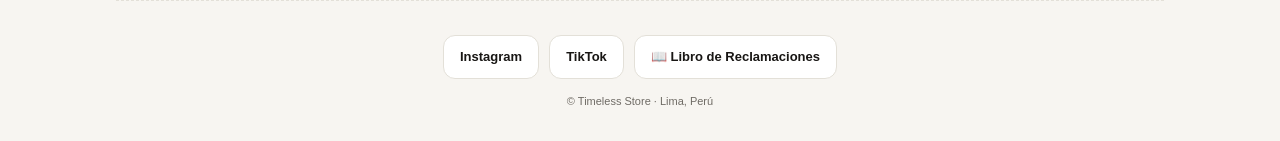
==== commit 543ee07e: "Prueba 2026-10-29 10:29" ====
--- a/index.html
+++ b/index.html
@@ -94,7 +94,8 @@
     </div>
     <!-- Los tres primeros bajan a "Envíos y pagos". -->
     <ul class="hero-chips">
-      <li id="chipPrimero"><a href="#envios" data-scroll="envios">Puntos de recojo sin costo</a></li>
+      <li id="chipAviso" hidden></li>
+      <li><a href="#envios" data-scroll="envios">Puntos de recojo sin costo</a></li>
       <li><a href="#envios" data-scroll="envios">Contraentrega en Lima</a></li>
       <li><a href="#envios" data-scroll="envios">Envíos a todo el Perú por Shalom</a></li>
     </ul>
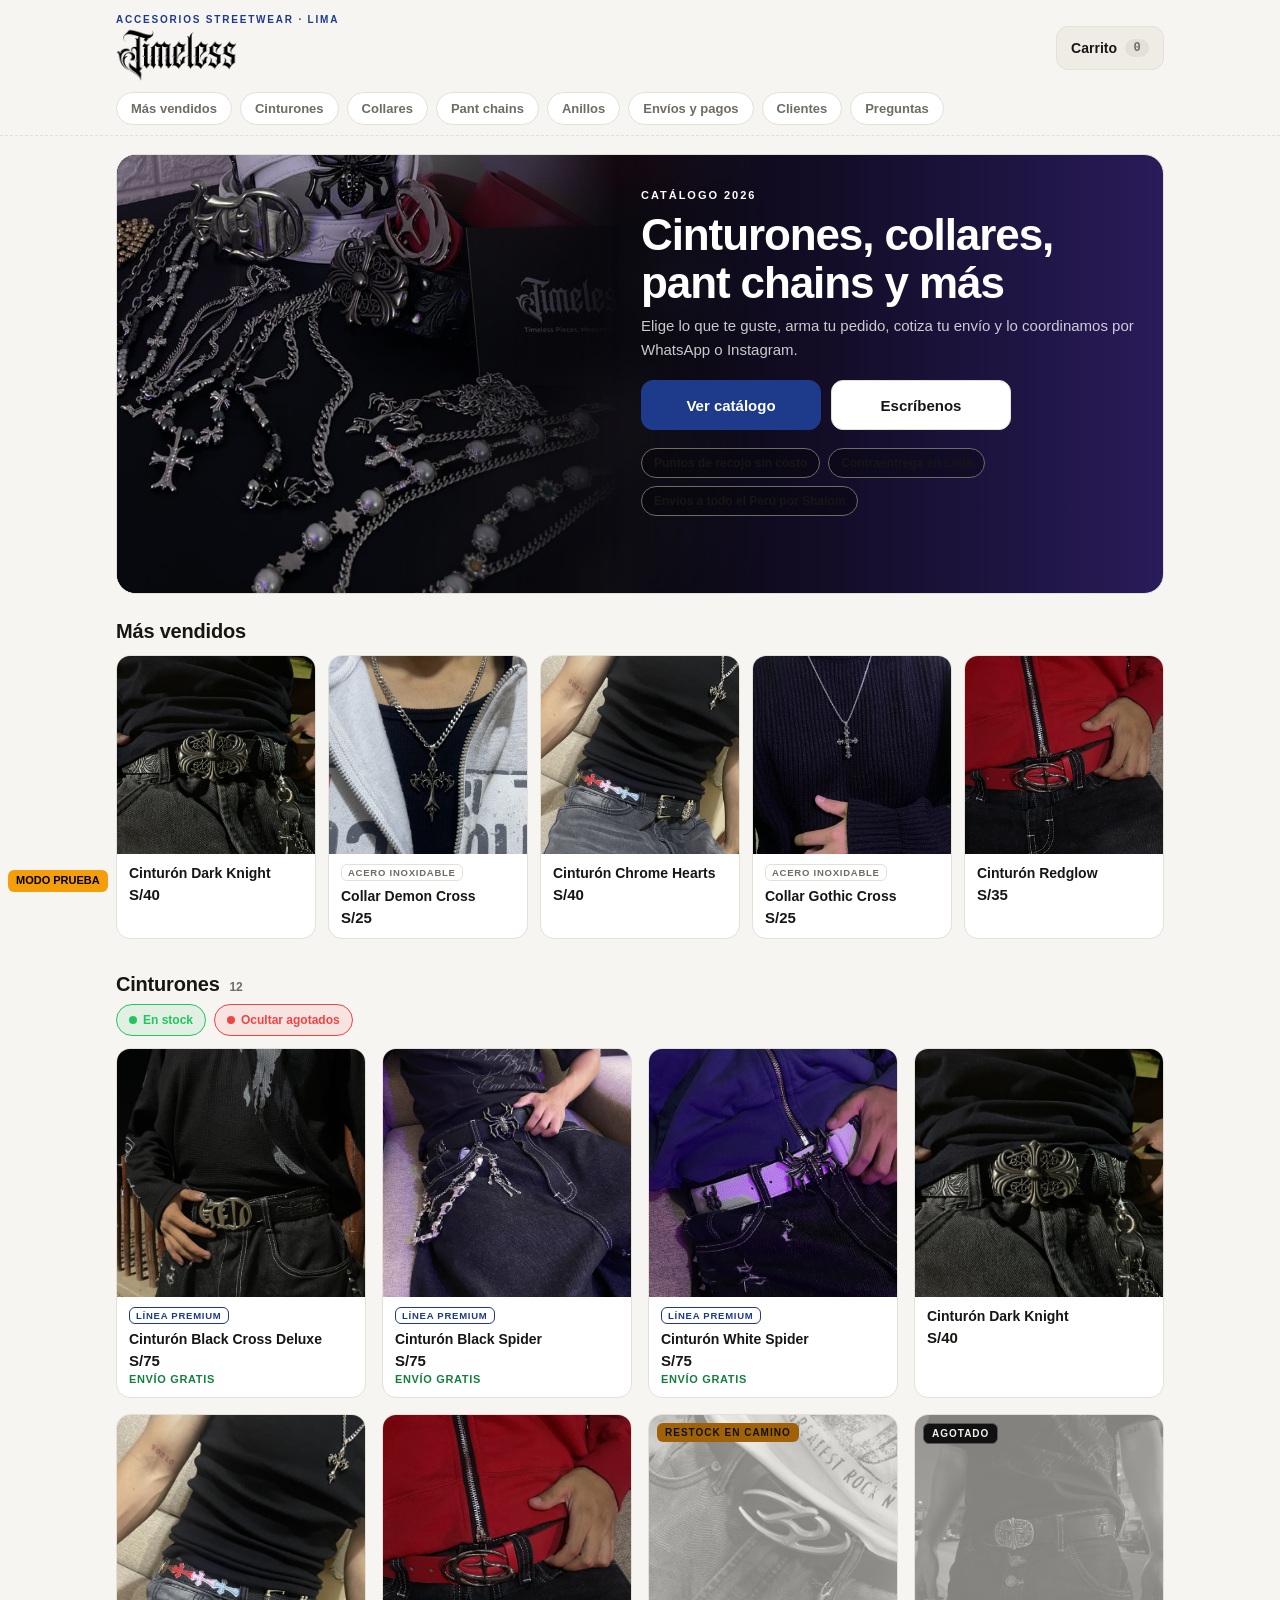
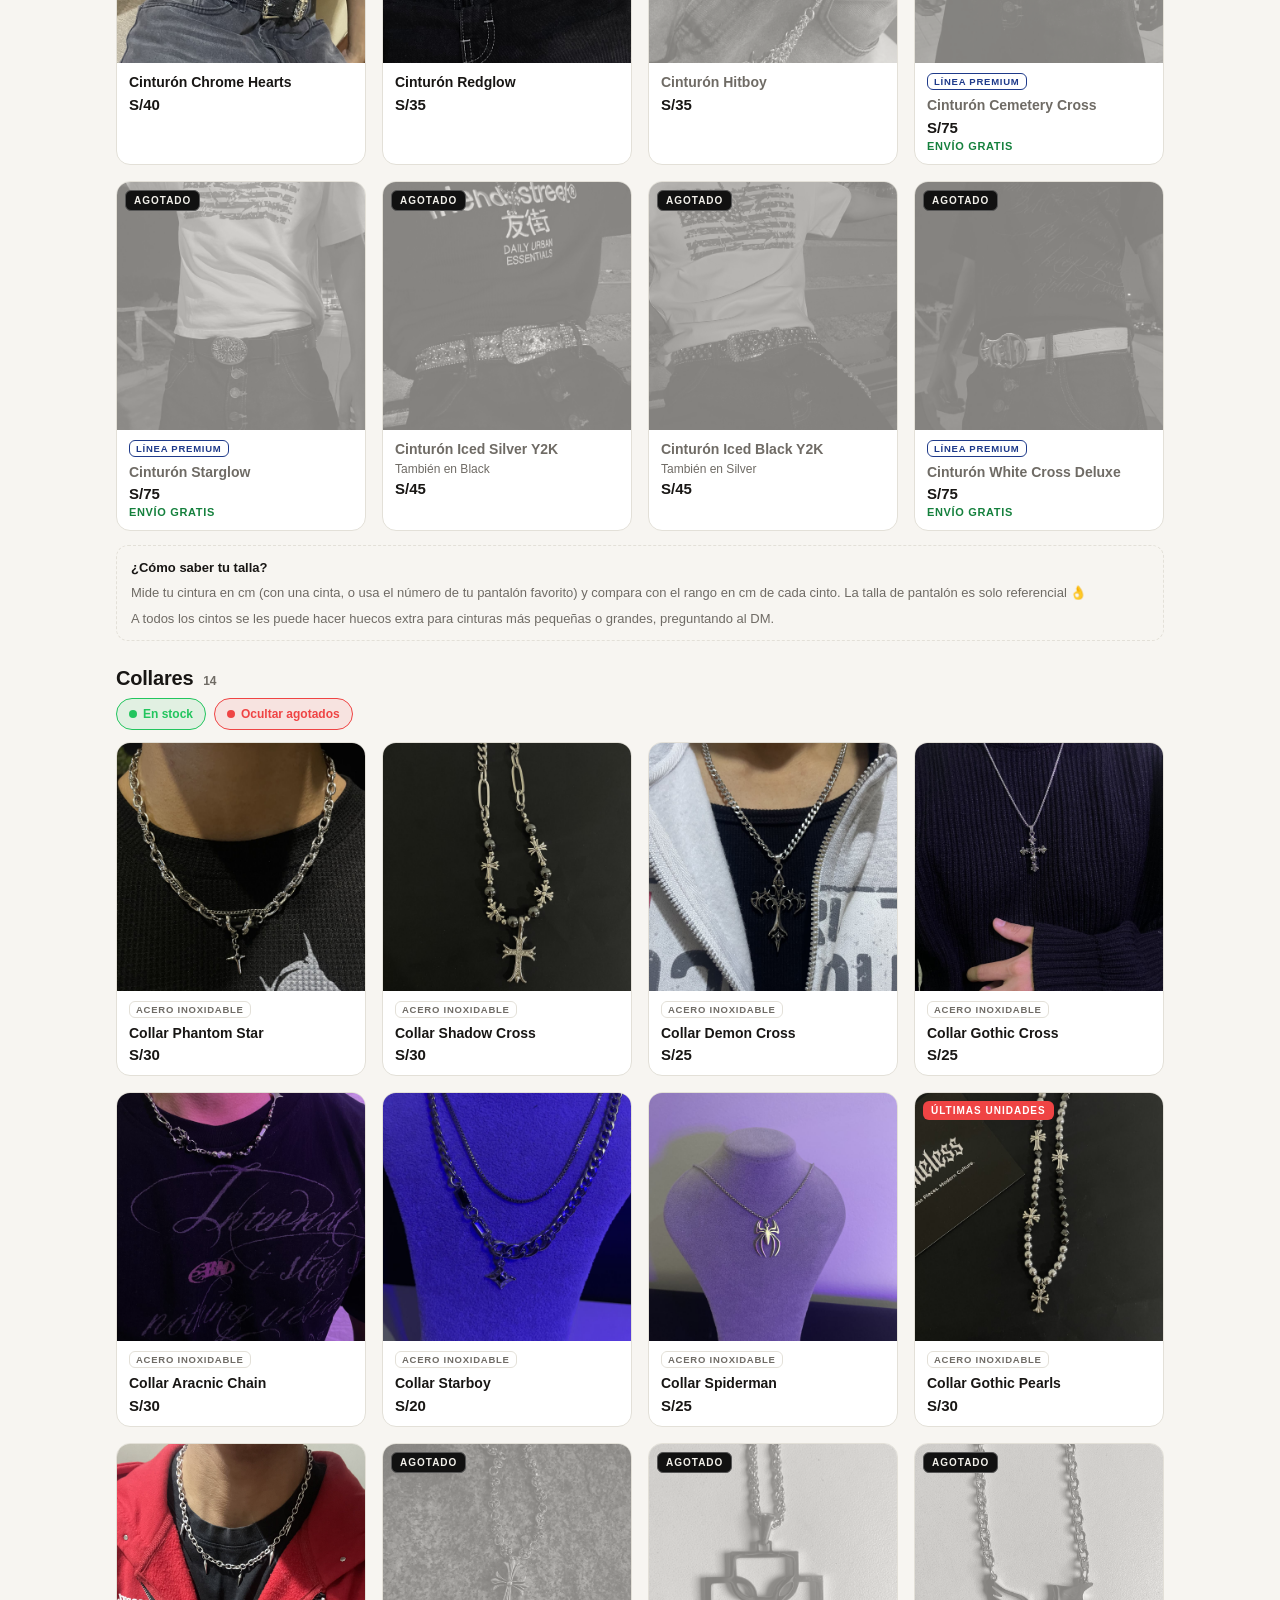
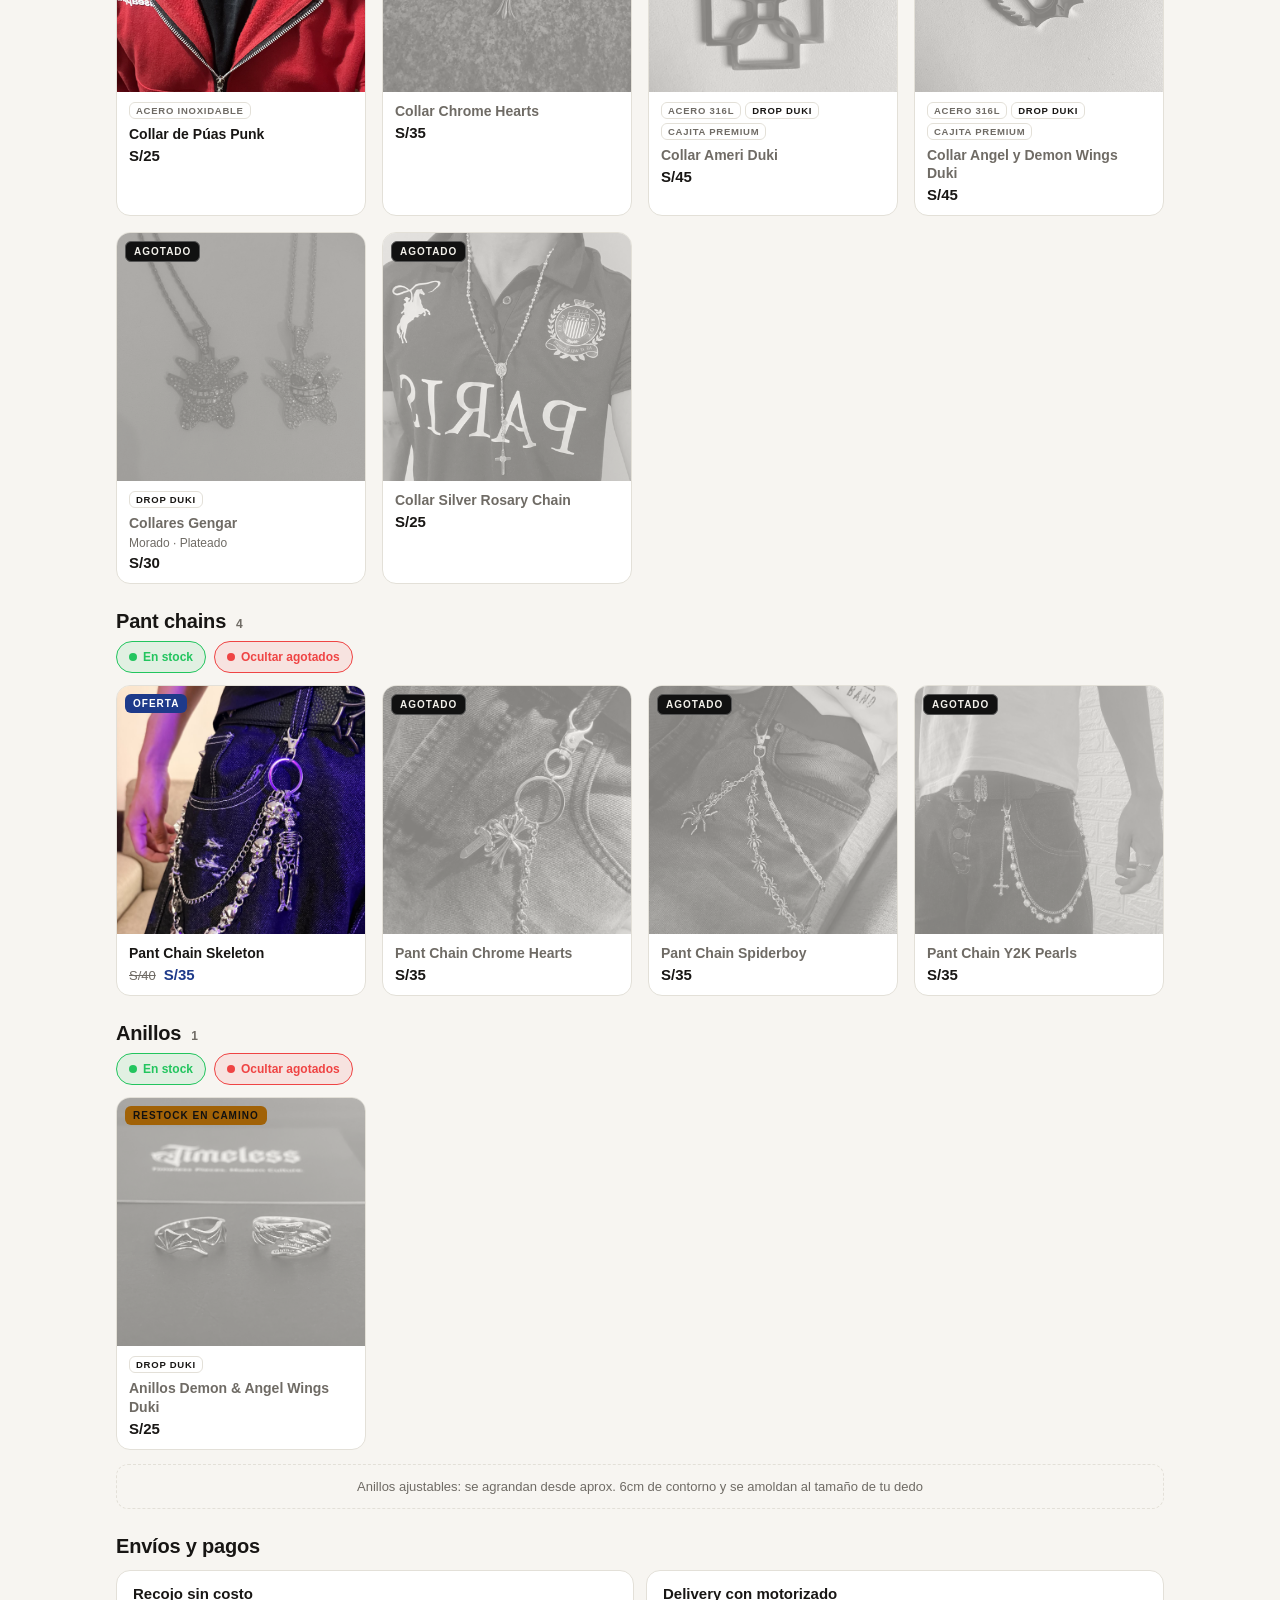
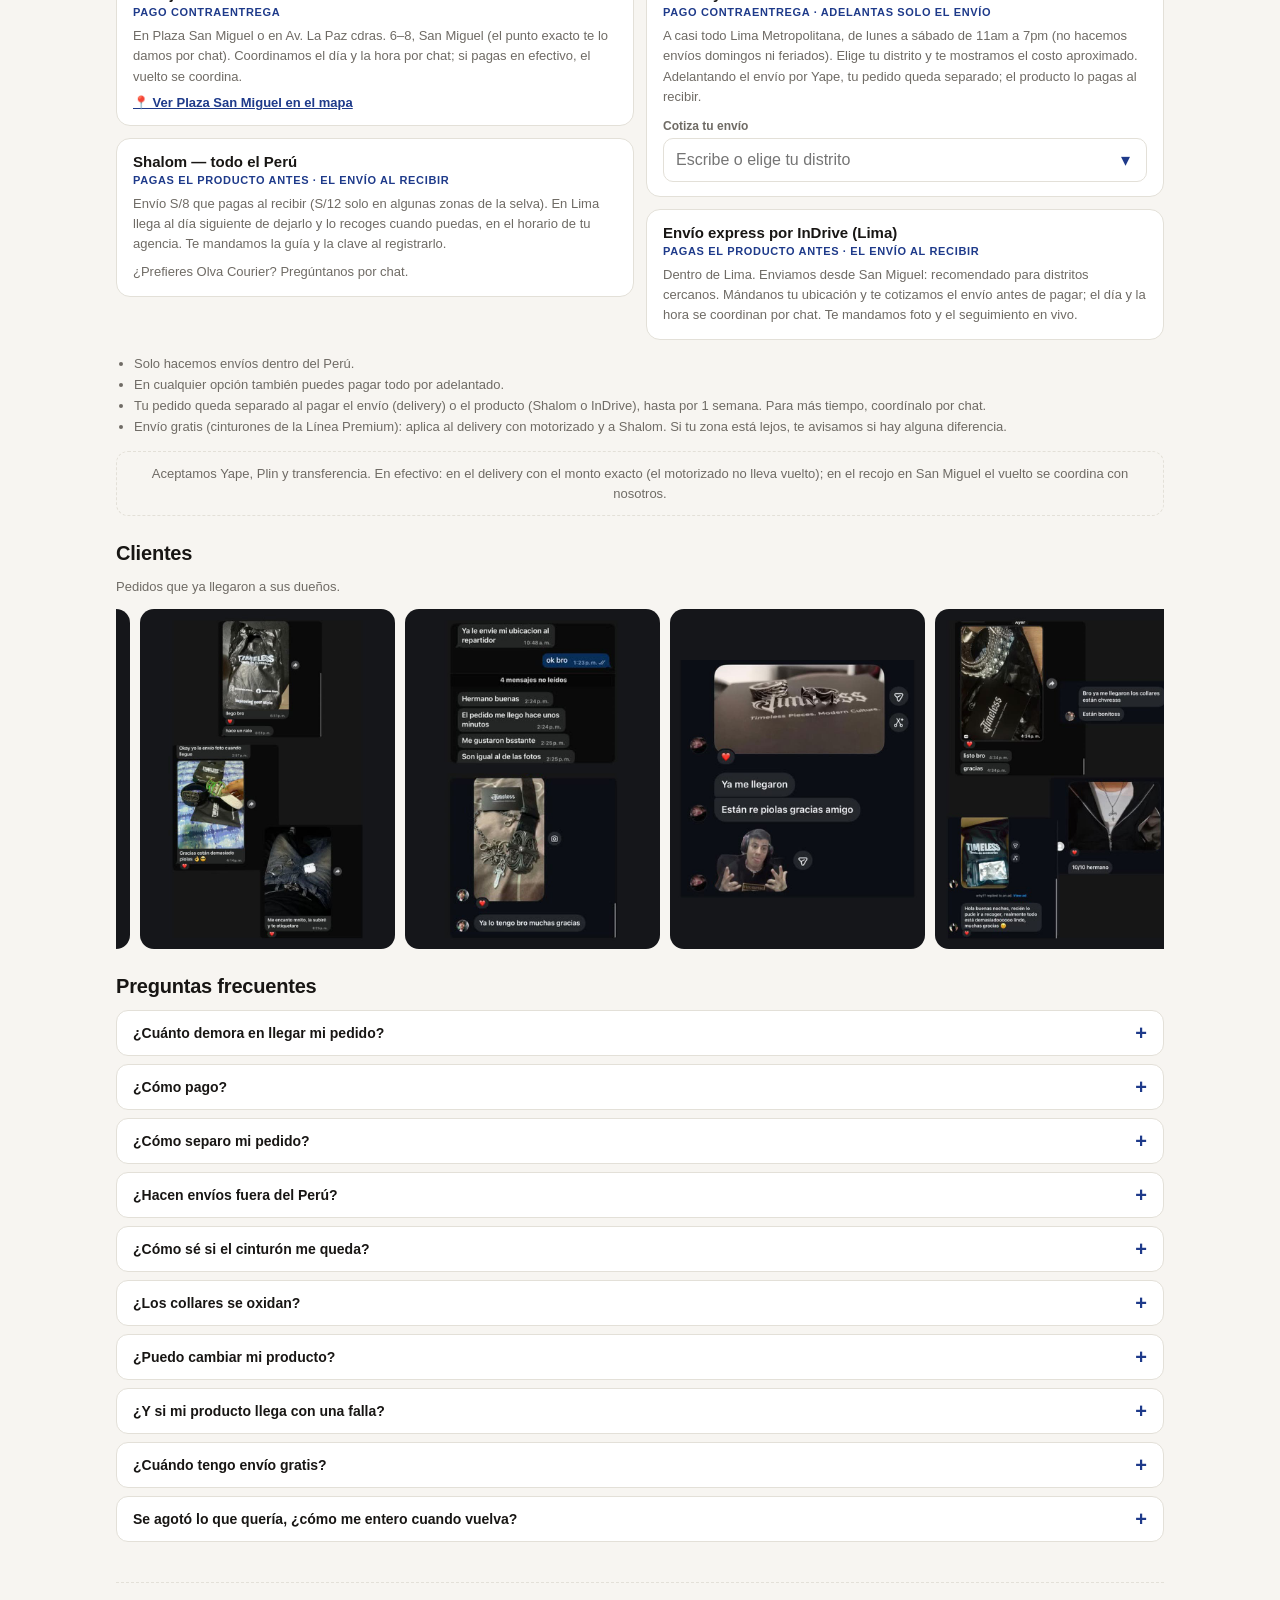
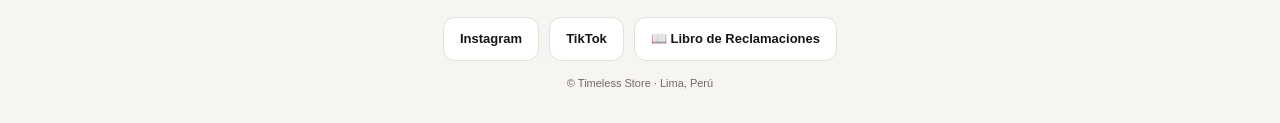
==== commit fdaa9b1c: "Prueba 2026-10-30 02:36" ====
--- a/index.html
+++ b/index.html
@@ -79,8 +79,8 @@
     <h1>Cinturones, collares, pant chains y más</h1>
     <p>Elige lo que te guste, arma tu pedido, cotiza tu envío y lo coordinamos por WhatsApp o Instagram.</p>
     <!-- Aparece solo cuando hay promos activas (promos.csv) -->
+    <div id="heroPromo"></div>
     <div id="heroDrop"></div>
-    <div id="heroPromo"></div>
     <div class="hero-cta">
       <a class="btn btn-primario" href="#catalogo" data-scroll="cat-mas-vendidos">Ver catálogo</a>
       <!-- Escríbenos: se elige WhatsApp o Instagram (Instagram abre directo el chat) -->
--- a/style.css
+++ b/style.css
@@ -1438,12 +1438,12 @@
    Celular: el banner cuadrado arriba (casi sin desvanecer) y el texto debajo.
    PC: el banner cuadrado a la izquierda, fundido con el oscuro por la derecha. */
 .hero.hero-campana{padding-top:0;}
-.hero.hero-campana::before{content:"";display:block;padding-top:calc(100% + 40px);}
+.hero.hero-campana::before{content:"";display:block;padding-top:calc(100% / var(--hero-ratio, 1) + 40px);}
 .hero.hero-campana .hero-foto-fondo{display:none;}
 .hero.hero-campana .hero-foto{
   left:0;right:0;top:0;
   width:100%;height:auto;
-  aspect-ratio:1/1;
+  aspect-ratio:var(--hero-ratio, 1);
   object-fit:cover;
   -webkit-mask-image:linear-gradient(180deg,#000 90%,transparent 100%);
   mask-image:linear-gradient(180deg,#000 90%,transparent 100%);
@@ -1478,3 +1478,7 @@
 .frase-guia{text-align:left;}
 .frase-guia b{display:block;color:var(--bone);margin-bottom:4px;}
 .frase-guia p{margin:6px 0 0;}
+
+/* Cyber Wow: etiqueta y botón azules (el mismo azul de "Arma tu combo") */
+.tag-cyber{background:#2563eb;color:#fff;box-shadow:0 0 12px rgba(37,99,235,.7);}
+.hero-promo.hero-cyber{background:var(--accent);}
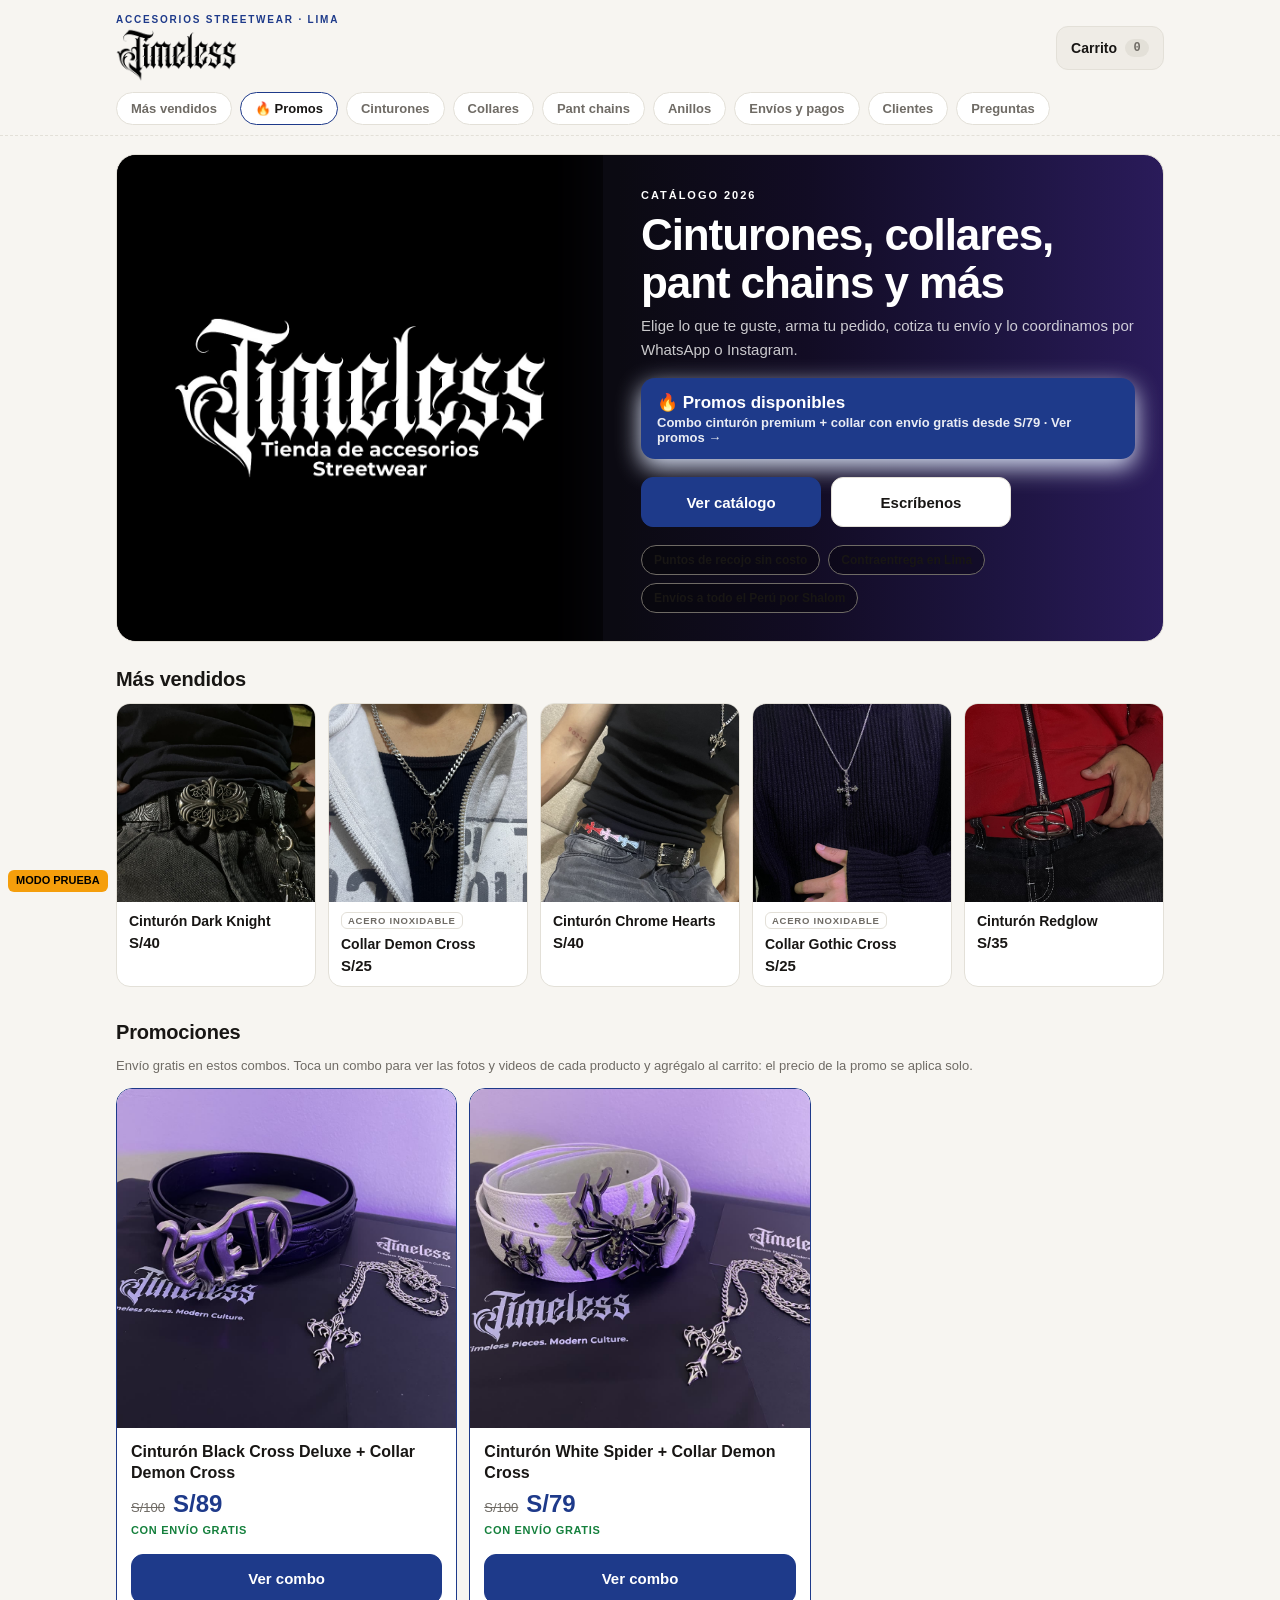
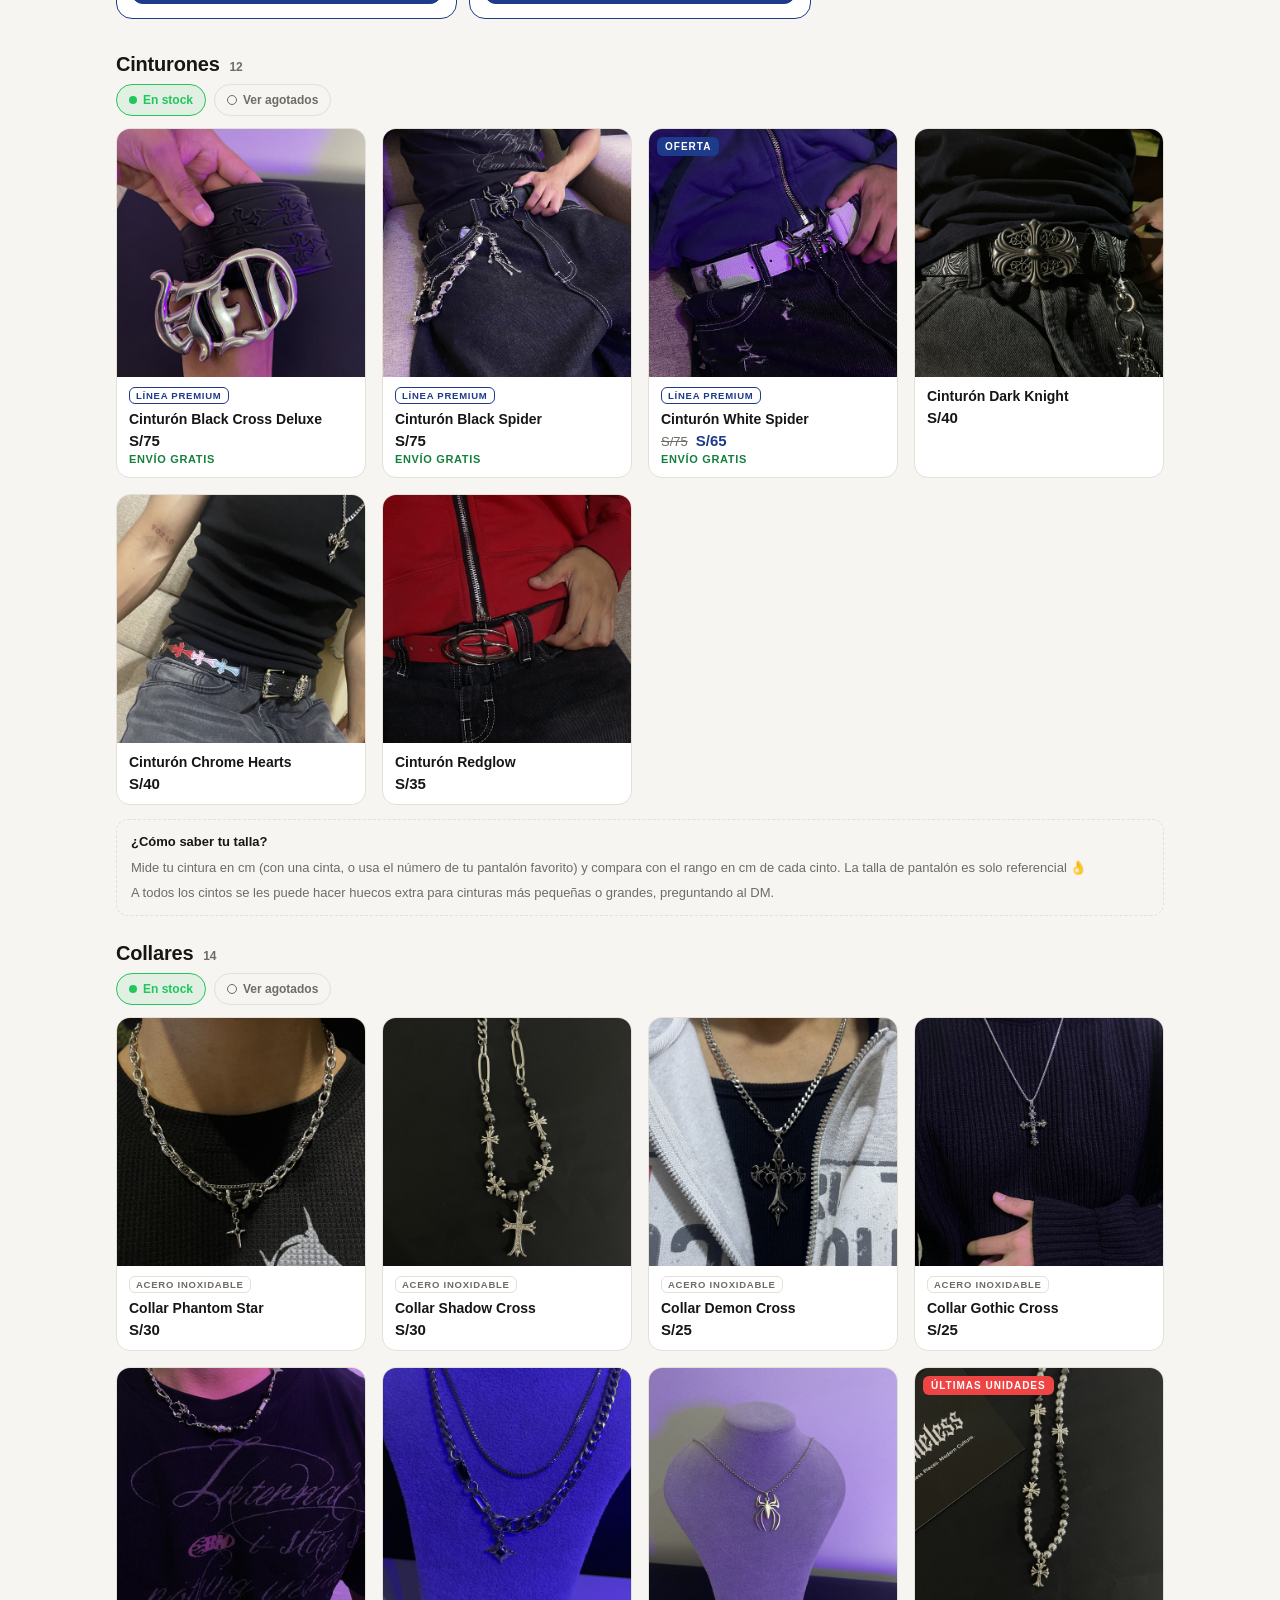
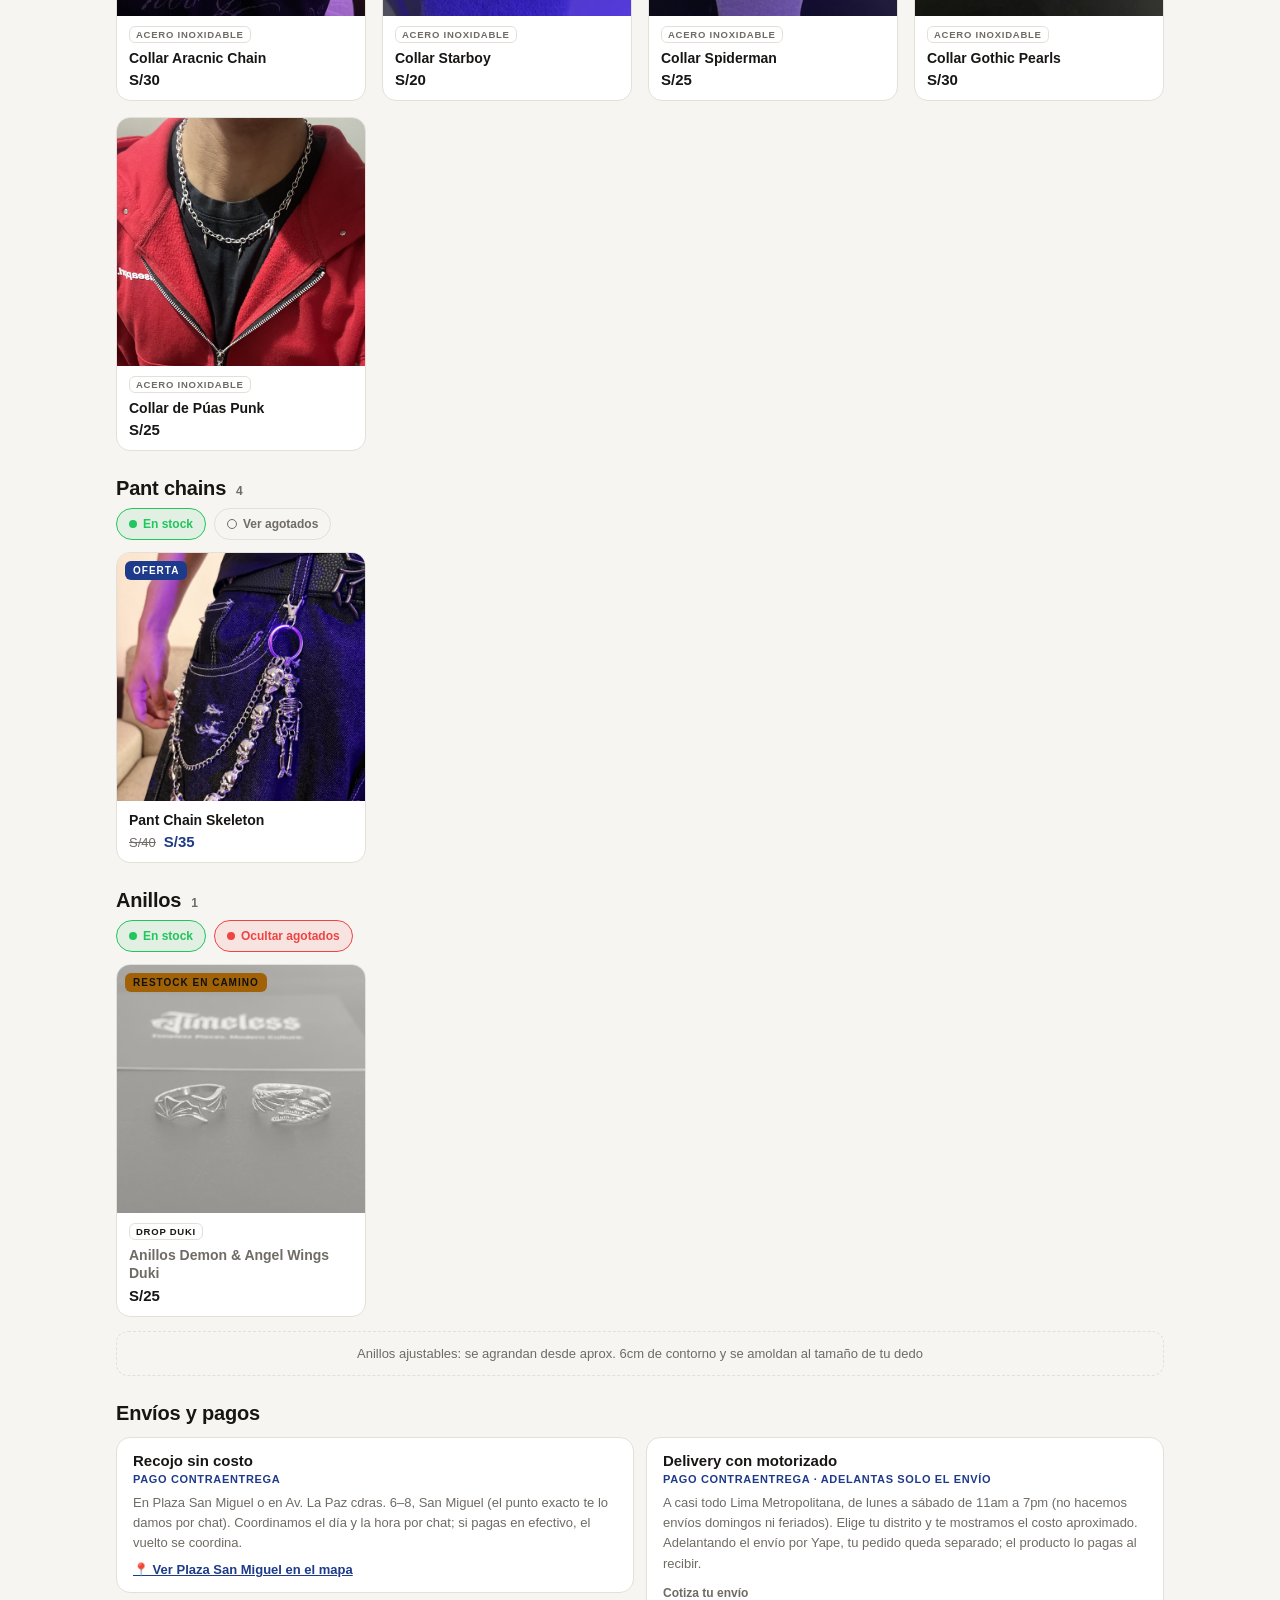
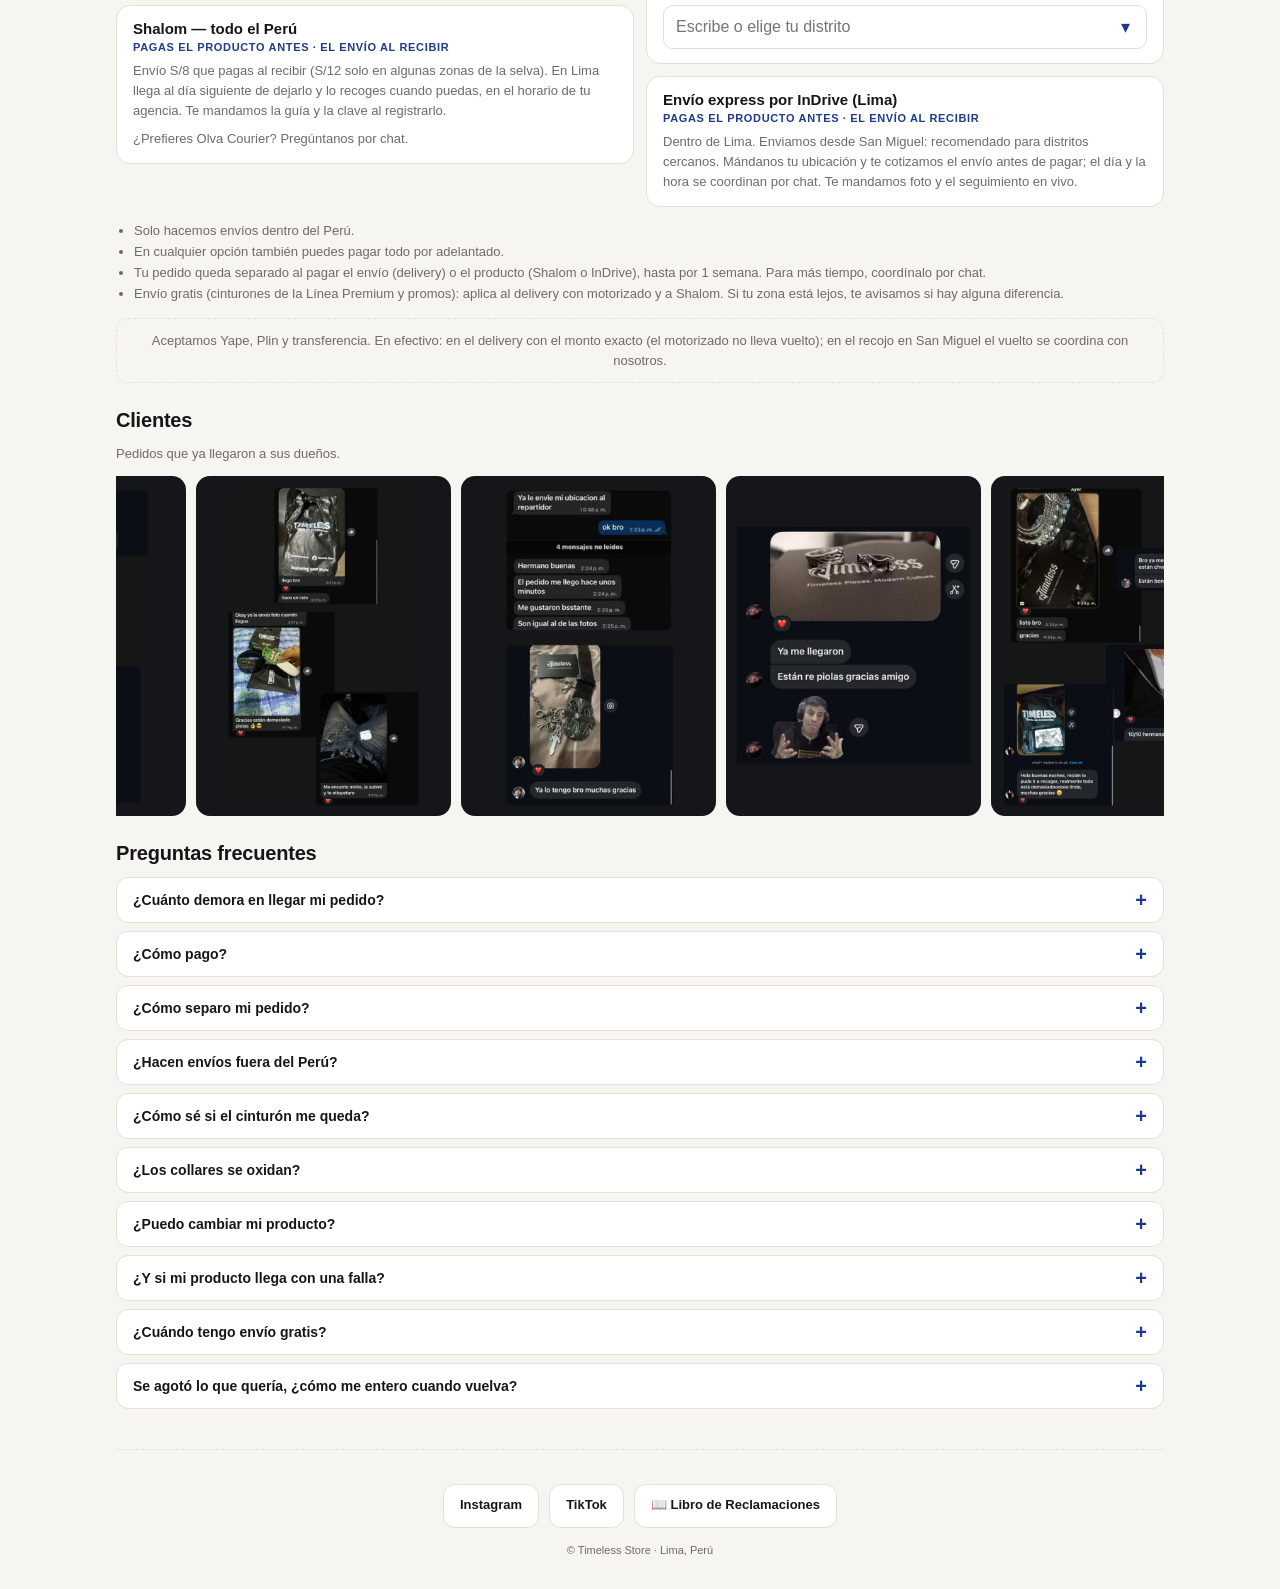
==== commit 276560e8: "Prueba 2026-11-11 20:25" ====
--- a/index.html
+++ b/index.html
@@ -234,6 +234,7 @@
   </div>
 </div>
 
+<a class="barra-carrito" id="barraCarrito" href="#/carrito" aria-label="Ver carrito"><span class="barra-izq">🛒 <span id="barraTxt">Ver carrito</span></span><span class="barra-der"><b id="barraTotal" class="mono"></b> ›</span></a>
 <div class="toast" id="toast" role="status" aria-live="polite"></div>
 
 <!-- Estadísticas sin cookies (GoatCounter): https://timeless.goatcounter.com -->
--- a/style.css
+++ b/style.css
@@ -818,6 +818,12 @@
 .linea-sub{font-size:12px;color:var(--muted);margin-top:2px;}
 .linea.fuera .linea-nombre{color:var(--muted);text-decoration:line-through;}
 .linea.fuera img{opacity:.4;filter:grayscale(1);}
+.linea.fuera{opacity:.7;}
+.fuera-titulo{margin-top:14px;font-size:11px;font-weight:700;letter-spacing:.06em;text-transform:uppercase;color:var(--muted);}
+.quitar-x{width:34px;height:34px;border-radius:50%;border:1px solid var(--line);background:transparent;color:var(--muted);font-size:15px;line-height:1;cursor:pointer;}
+.quitar-x:hover{color:var(--bone);border-color:var(--muted);}
+/* Etiqueta roja temporal (ej. ÚLTIMO DÍA DE CYBER) */
+.tag-ultimo{background:#dc2626;color:#fff;box-shadow:0 0 12px rgba(220,38,38,.7);}
 .linea-der{text-align:right;}
 .linea-total{font-size:14px;font-weight:800;margin-bottom:6px;}
 .cant{display:inline-flex;align-items:center;border:1px solid var(--line);border-radius:10px;overflow:hidden;}
@@ -1437,10 +1443,10 @@
 /* Portada con banner de campaña (config.js, HERO_FOTOS): la imagen se ve ENTERA.
    Celular: el banner cuadrado arriba (casi sin desvanecer) y el texto debajo.
    PC: el banner cuadrado a la izquierda, fundido con el oscuro por la derecha. */
-.hero.hero-campana{padding-top:0;}
-.hero.hero-campana::before{content:"";display:block;padding-top:calc(100% / var(--hero-ratio, 1) + 40px);}
-.hero.hero-campana .hero-foto-fondo{display:none;}
-.hero.hero-campana .hero-foto{
+.hero.hero-banner{padding-top:0;}
+.hero.hero-banner::before{content:"";display:block;padding-top:calc(100% / var(--hero-ratio, 1) + 40px);}
+.hero.hero-banner .hero-foto-fondo{display:none;}
+.hero.hero-banner .hero-foto{
   left:0;right:0;top:0;
   width:100%;height:auto;
   aspect-ratio:var(--hero-ratio, 1);
@@ -1448,11 +1454,11 @@
   -webkit-mask-image:linear-gradient(180deg,#000 90%,transparent 100%);
   mask-image:linear-gradient(180deg,#000 90%,transparent 100%);
 }
-.hero.hero-campana .hero-eyebrow{margin-top:-6px;}
+.hero.hero-banner .hero-eyebrow{margin-top:-6px;}
 @media (min-width:760px){
-  .hero.hero-campana{padding:34px 28px 28px 50%;}
-  .hero.hero-campana::before{display:none;}
-  .hero.hero-campana .hero-foto{
+  .hero.hero-banner{padding:34px 28px 28px 50%;}
+  .hero.hero-banner::before{display:none;}
+  .hero.hero-banner .hero-foto{
     right:auto;bottom:0;left:0;
     width:52%;height:100%;
     aspect-ratio:auto;
@@ -1461,7 +1467,7 @@
     -webkit-mask-image:linear-gradient(90deg,#000 80%,transparent 100%);
     mask-image:linear-gradient(90deg,#000 80%,transparent 100%);
   }
-  .hero.hero-campana .hero-eyebrow{margin-top:0;}
+  .hero.hero-banner .hero-eyebrow{margin-top:0;}
 }
 
 /* Lanzamiento programado (NEW DROP): oscuro antes de la hora, con las fotos visibles */
@@ -1482,3 +1488,55 @@
 /* Cyber Wow: etiqueta y botón azules (el mismo azul de "Arma tu combo") */
 .tag-cyber{background:#2563eb;color:#fff;box-shadow:0 0 12px rgba(37,99,235,.7);}
 .hero-promo.hero-cyber{background:var(--accent);}
+/* Último día de la campaña: botón y franja en rojo */
+.hero-promo.hero-cyber.hero-urgente{background:#dc2626;box-shadow:0 0 22px rgba(220,38,38,.55);}
+.franja.franja-urgente{background:#dc2626;}
+
+/* ---------- Barra fija del carrito (solo celular) ---------- */
+/* Aparece abajo cuando el carrito tiene productos: "Ver carrito · 2 productos · S/124". */
+.barra-carrito{display:none;}
+@media (max-width:767px){
+  .barra-carrito{
+    display:flex;
+    align-items:center;
+    justify-content:space-between;
+    gap:12px;
+    position:fixed;
+    left:12px;
+    right:12px;
+    bottom:calc(env(safe-area-inset-bottom, 0px) + 12px);
+    z-index:40;
+    min-height:50px;
+    padding:0 16px;
+    border-radius:14px;
+    background:var(--accent);
+    color:#fff;
+    font-size:15px;
+    font-weight:700;
+    text-decoration:none;
+    box-shadow:0 6px 20px rgba(0,0,0,.45);
+    visibility:hidden;
+    transform:translateY(140%);
+    transition:transform .3s ease, visibility 0s linear .3s;
+  }
+  .barra-carrito.ver{visibility:visible;transform:none;transition:transform .3s ease;}
+  /* Con una ficha, un combo o el carrito abiertos (la página queda fija), la barra no va. */
+  body.sin-scroll .barra-carrito{visibility:hidden;transform:translateY(140%);transition:none;}
+  /* Que no tape el pie de página ni las últimas tarjetas, y que el avisito suba. */
+  body.con-barra{padding-bottom:calc(env(safe-area-inset-bottom, 0px) + 86px);}
+  body.con-barra .toast{bottom:calc(env(safe-area-inset-bottom, 0px) + 78px);}
+}
+@media (prefers-reduced-motion: reduce){ .barra-carrito, .barra-carrito.ver{transition:none;} }
+
+/* Foto que "vuela" al carrito al agregar un producto (ver volarAlCarrito en app.js). */
+.vuela{
+  position:fixed;
+  z-index:90;
+  width:64px;
+  height:64px;
+  object-fit:cover;
+  border-radius:12px;
+  border:2px solid var(--bone);
+  box-shadow:0 8px 24px rgba(0,0,0,.5);
+  pointer-events:none;
+}
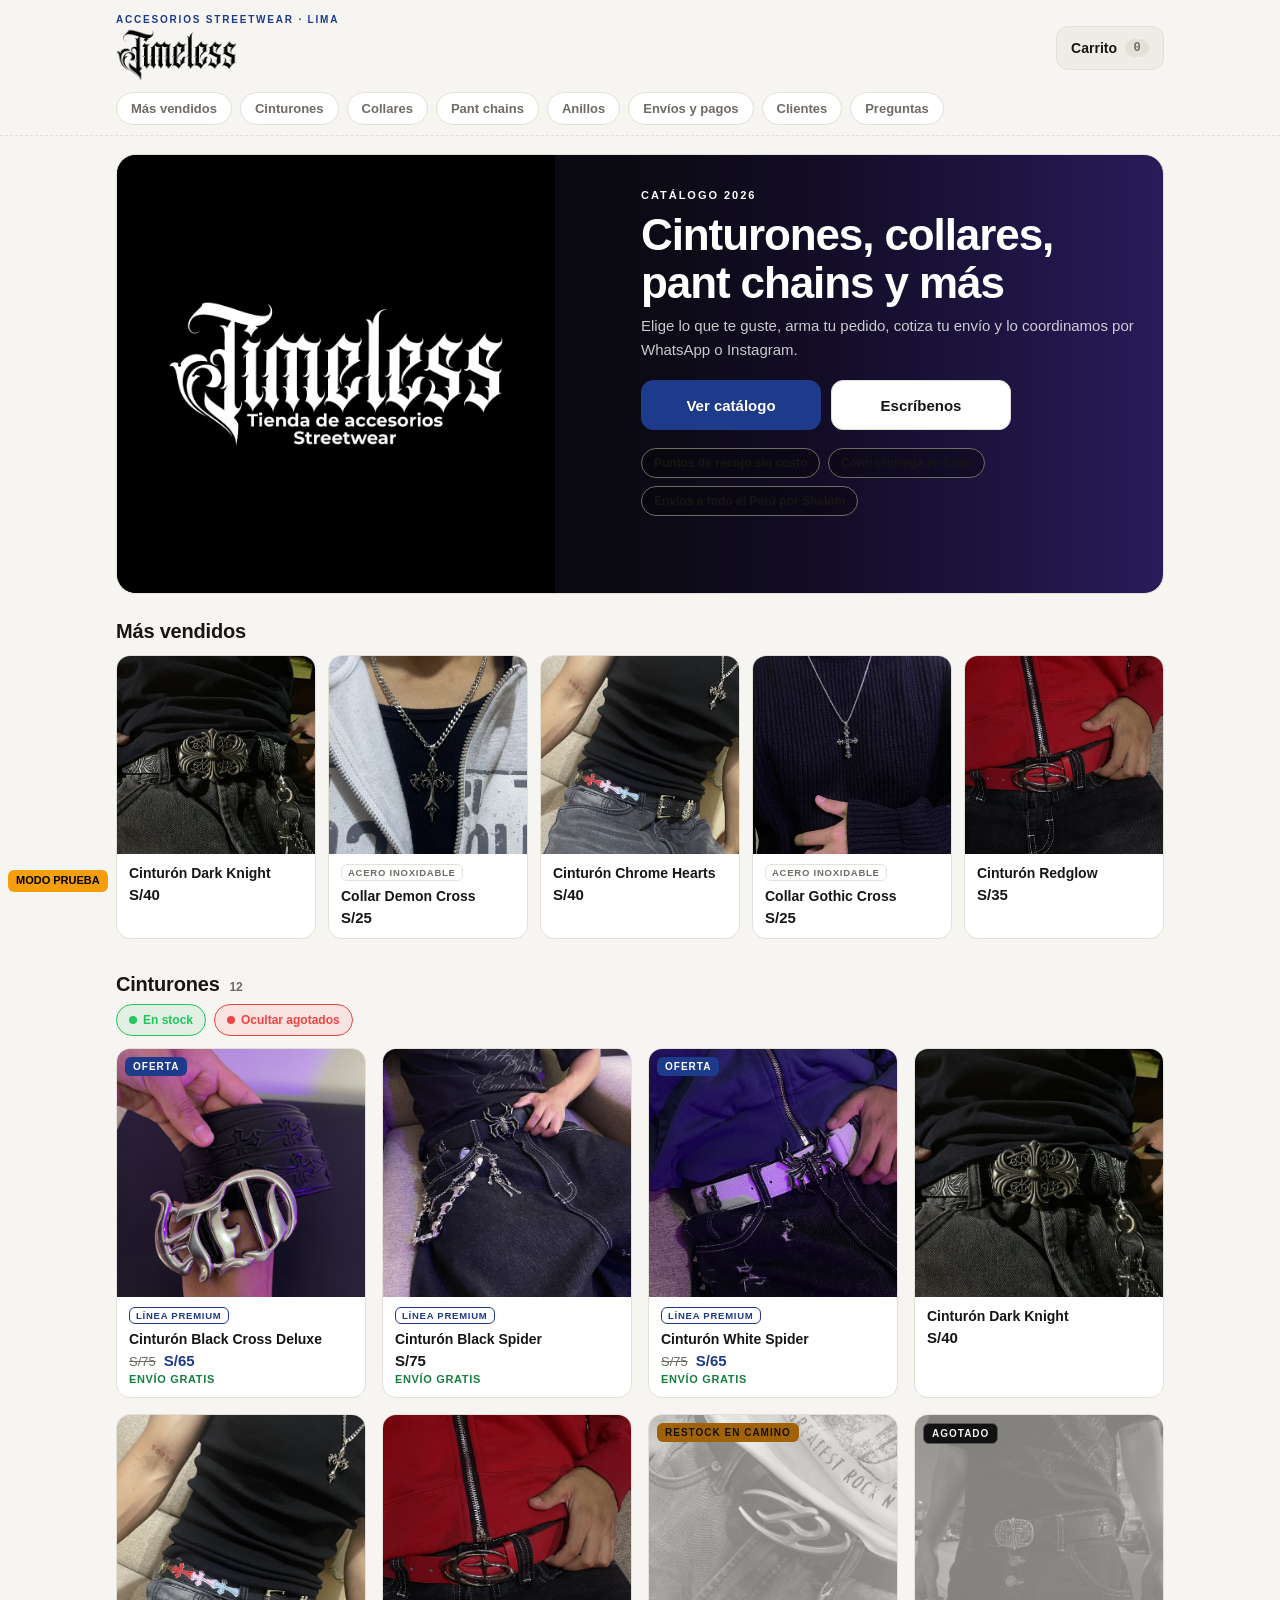
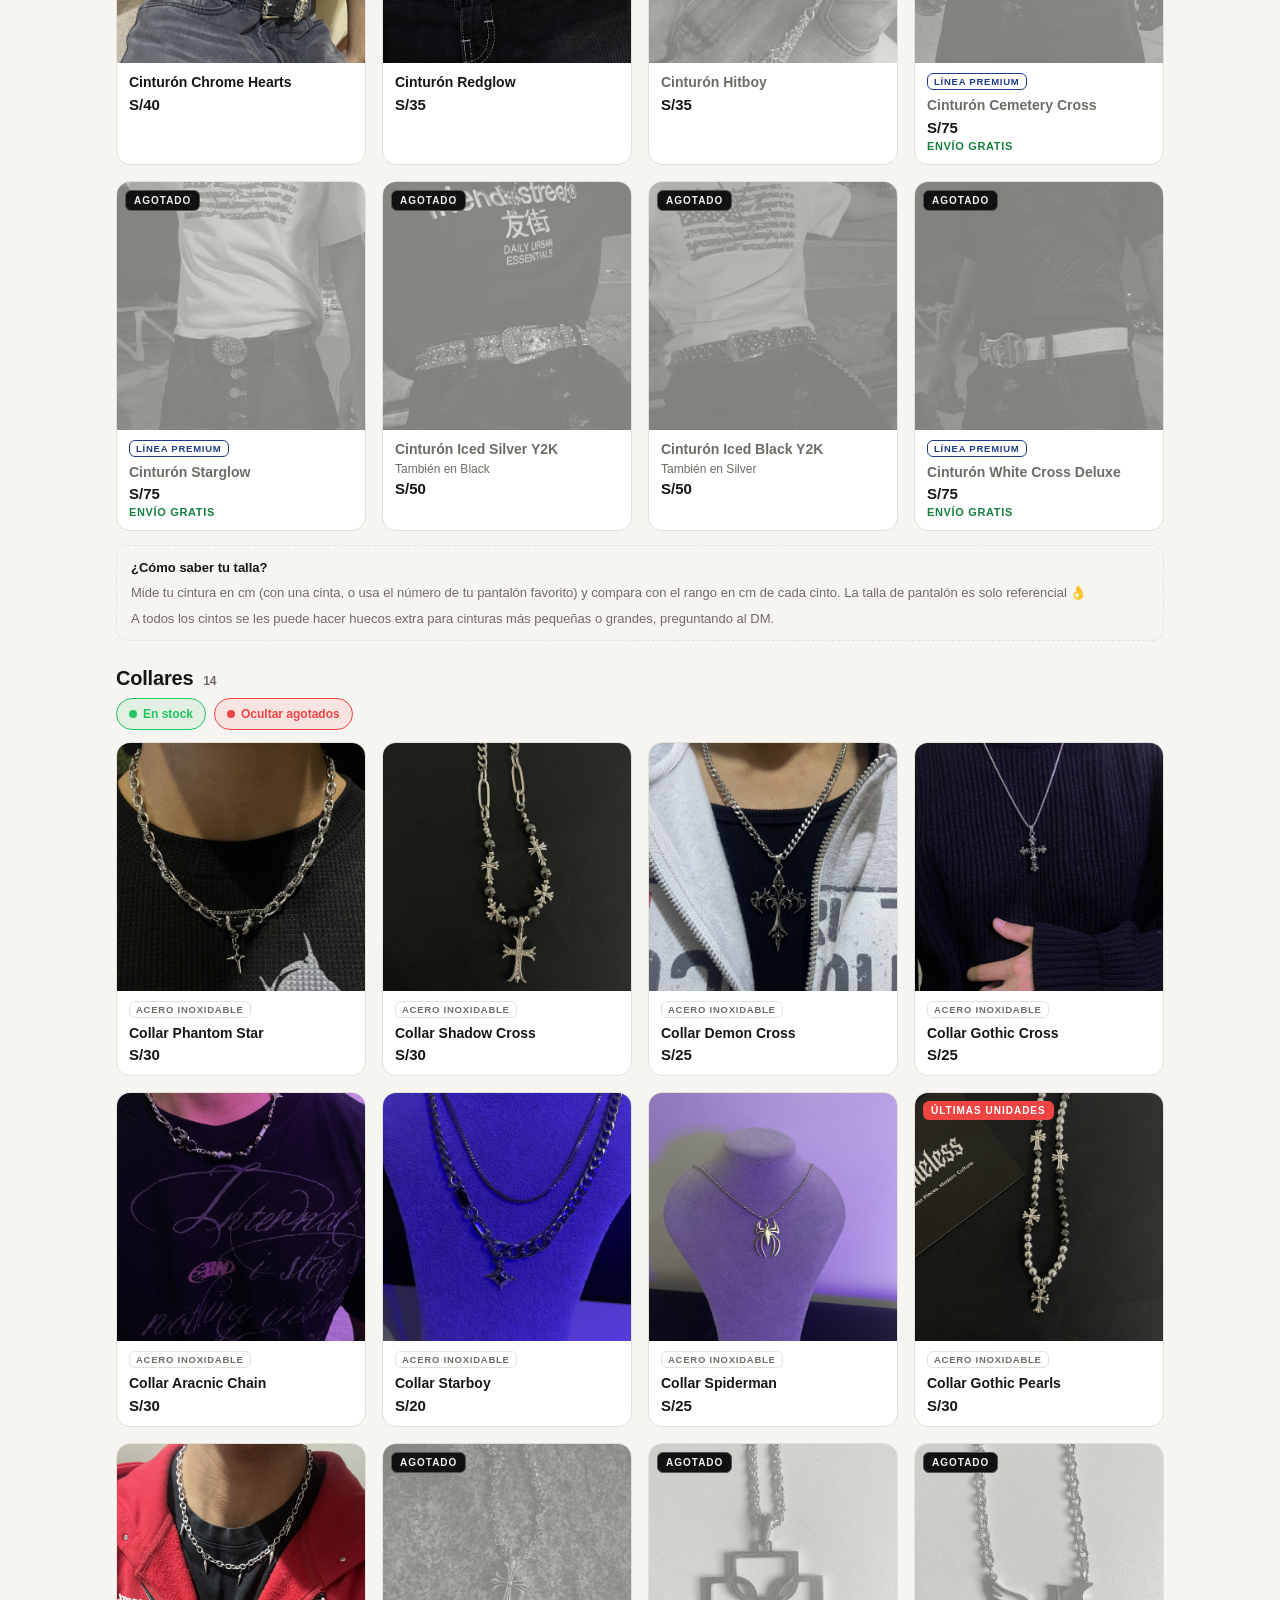
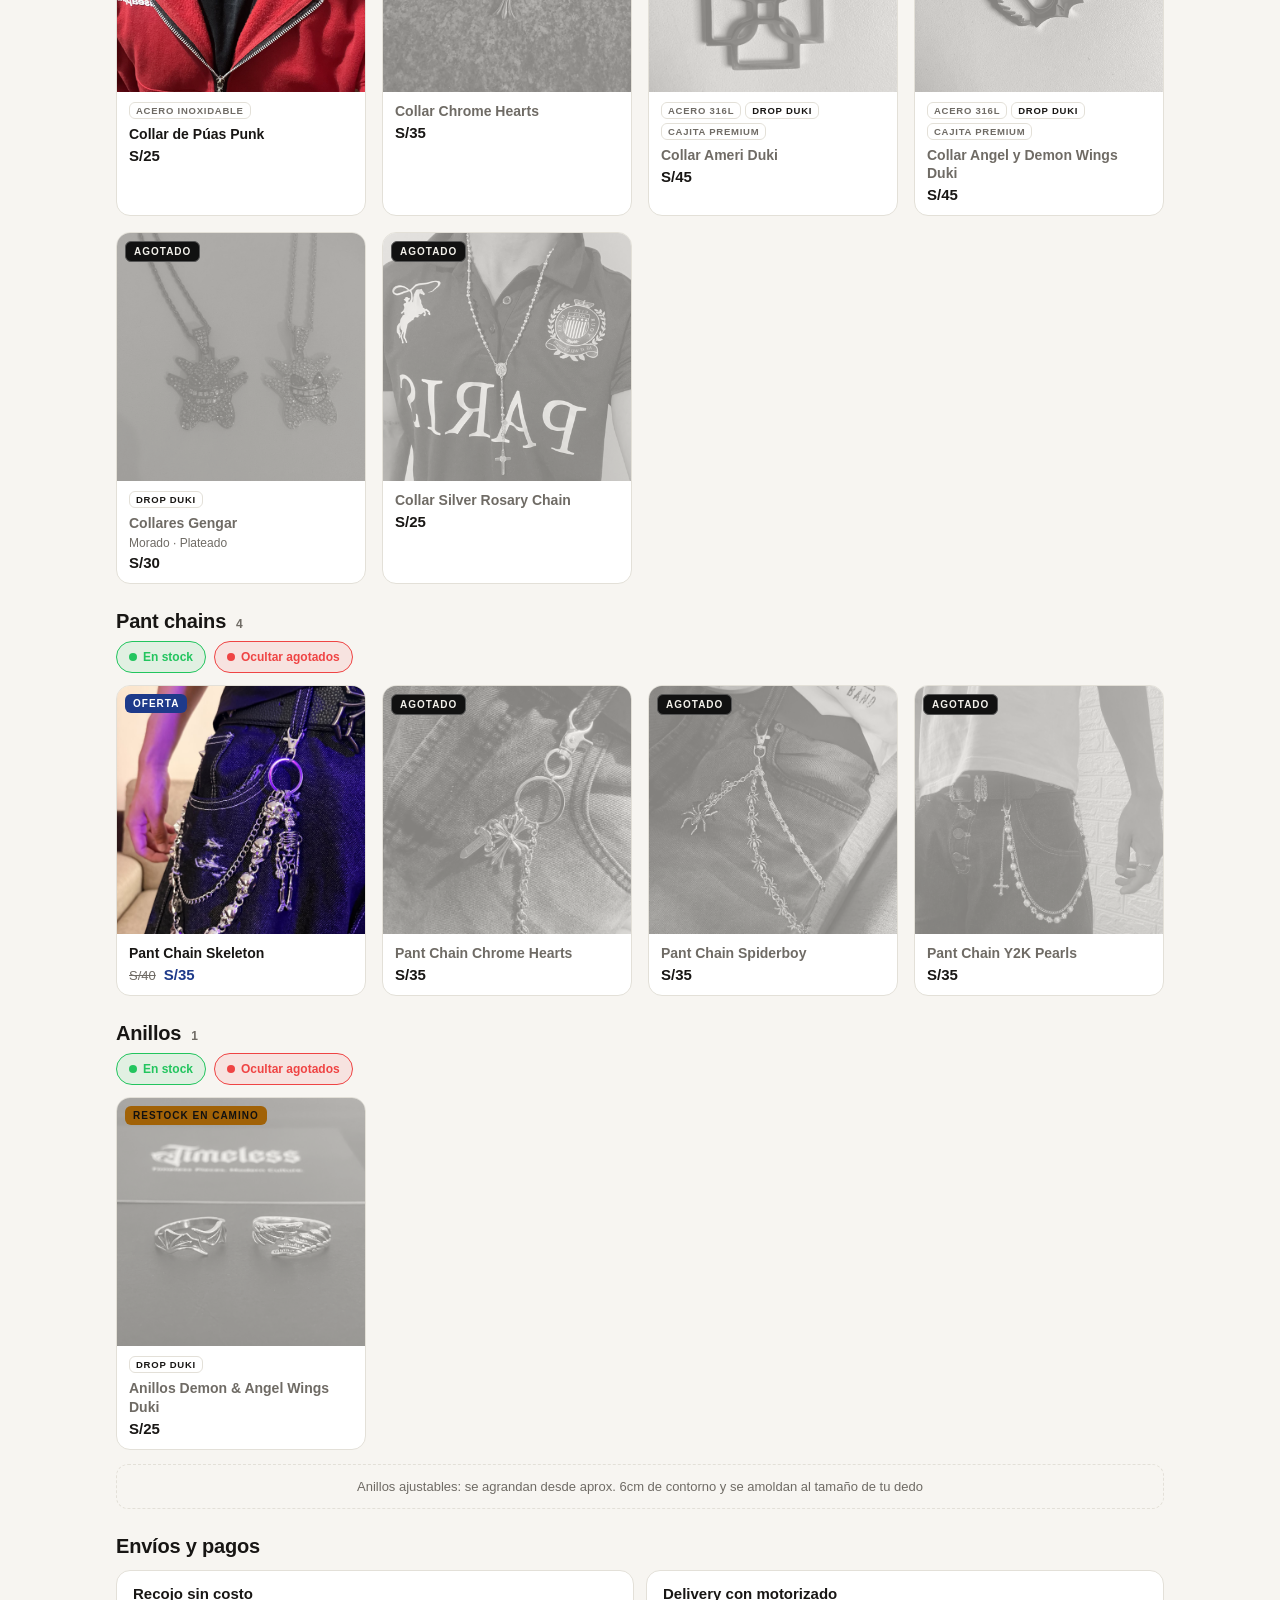
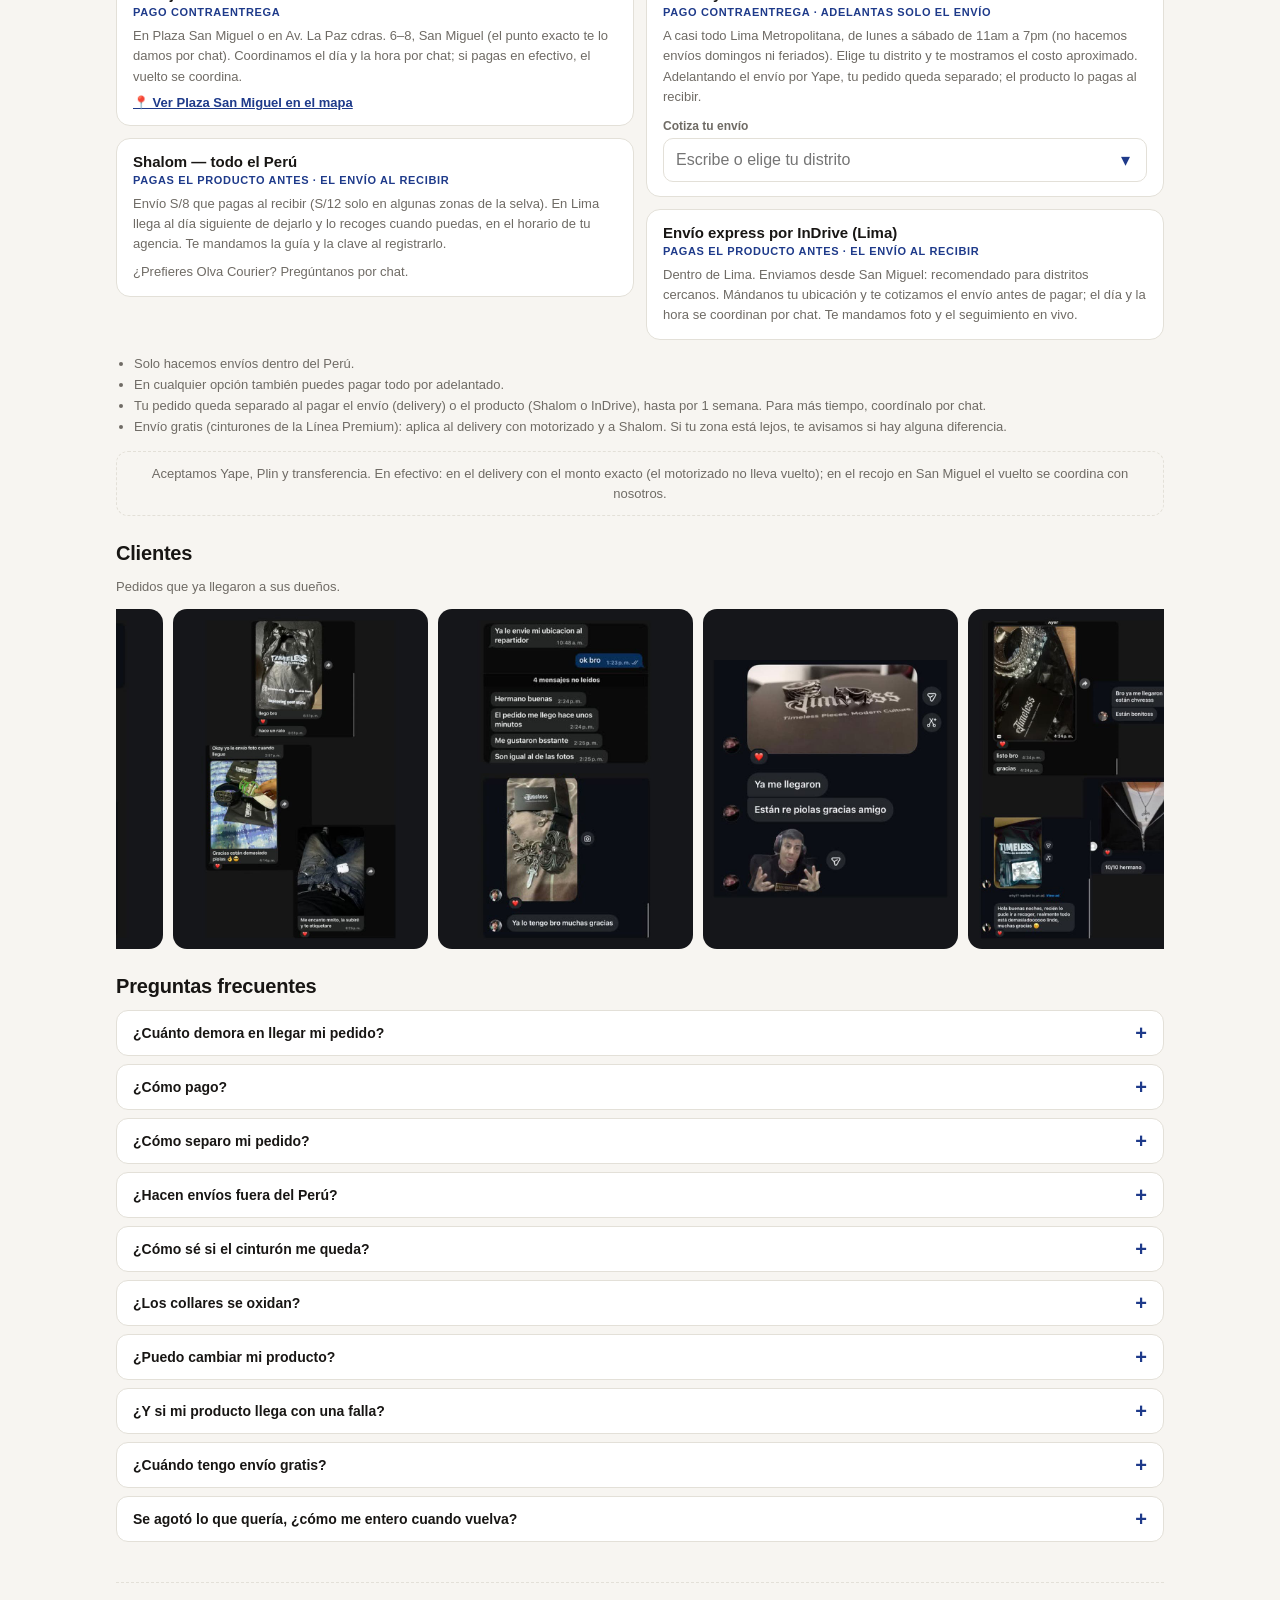
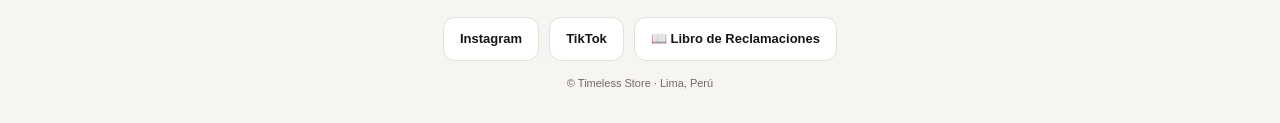
==== commit fdbc2b6d: "Prueba Black Friday 2026-11-16 17:04" ====
--- a/index.html
+++ b/index.html
@@ -92,6 +92,8 @@
         </div>
       </div>
     </div>
+    <!-- Botón "Ingresar código" (acceso anticipado al Black Friday): sale solo entre las fechas de ACCESO_ANTICIPADO en config.js -->
+    <div id="heroCodigo"></div>
     <!-- Los tres primeros bajan a "Envíos y pagos". -->
     <ul class="hero-chips">
       <li id="chipAviso" hidden></li>
@@ -223,6 +225,14 @@
   <div class="sheet" role="dialog" aria-modal="true" aria-label="Arma tu combo">
     <button type="button" class="sheet-close" data-cerrar aria-label="Cerrar">✕</button>
     <div id="comboBody"></div>
+  </div>
+</div>
+
+<!-- Ingresar código de acceso anticipado -->
+<div class="overlay" id="codigoOverlay" hidden>
+  <div class="sheet sheet-codigo" role="dialog" aria-modal="true" aria-label="Acceso anticipado">
+    <button type="button" class="sheet-close" data-cerrar aria-label="Cerrar">✕</button>
+    <div id="codigoBody"></div>
   </div>
 </div>
 
--- a/style.css
+++ b/style.css
@@ -1155,6 +1155,8 @@
 .cant-ficha button[disabled]{background:var(--chip);color:var(--muted);cursor:not-allowed;}
 .cant-ficha span{font-size:14px;}
 .btn-restock{background:var(--warn);border-color:var(--warn);color:#111;margin-top:10px;}
+.cintura-clave{display:block;font-size:16px;font-weight:800;margin-bottom:2px;}
+.talla-linea{display:block;}
 .nota-316{display:block;margin-top:4px;font-size:12px;color:var(--muted);}
 .frase-talla .dm-link{
   background:none;border:0;padding:0;cursor:pointer;font:inherit;
@@ -1491,6 +1493,26 @@
 /* Último día de la campaña: botón y franja en rojo */
 .hero-promo.hero-cyber.hero-urgente{background:#dc2626;box-shadow:0 0 22px rgba(220,38,38,.55);}
 .franja.franja-urgente{background:#dc2626;}
+
+/* Black Friday: botón "Ingresar código" del inicio y su ventana */
+.hero-codigo{
+  display:flex;flex-direction:column;align-items:center;gap:2px;width:100%;margin-top:12px;
+  padding:12px 16px;border-radius:14px;border:1px solid var(--line);background:#0b0b0b;color:#fff;
+  font:inherit;cursor:pointer;
+}
+.hero-codigo-titulo{font-size:16px;font-weight:800;}
+.hero-codigo-sub{font-size:12px;font-weight:600;opacity:.75;}
+.hero-codigo:active{transform:scale(.97);}
+.sheet-codigo{max-width:420px;}
+.codigo-txt{margin:0 0 12px;color:var(--muted, #aaa);font-size:14px;}
+.codigo-input{
+  width:100%;box-sizing:border-box;padding:14px;border-radius:12px;border:1px solid var(--line);
+  background:var(--chip);color:var(--bone);font-size:16px;letter-spacing:.08em;text-transform:uppercase;
+}
+.codigo-msg{margin-top:12px;font-size:14px;font-weight:600;line-height:1.4;}
+.codigo-msg:empty{display:none;}
+.codigo-ok{color:#4ade80;}
+.codigo-mal{color:#f87171;}
 
 /* ---------- Barra fija del carrito (solo celular) ---------- */
 /* Aparece abajo cuando el carrito tiene productos: "Ver carrito · 2 productos · S/124". */
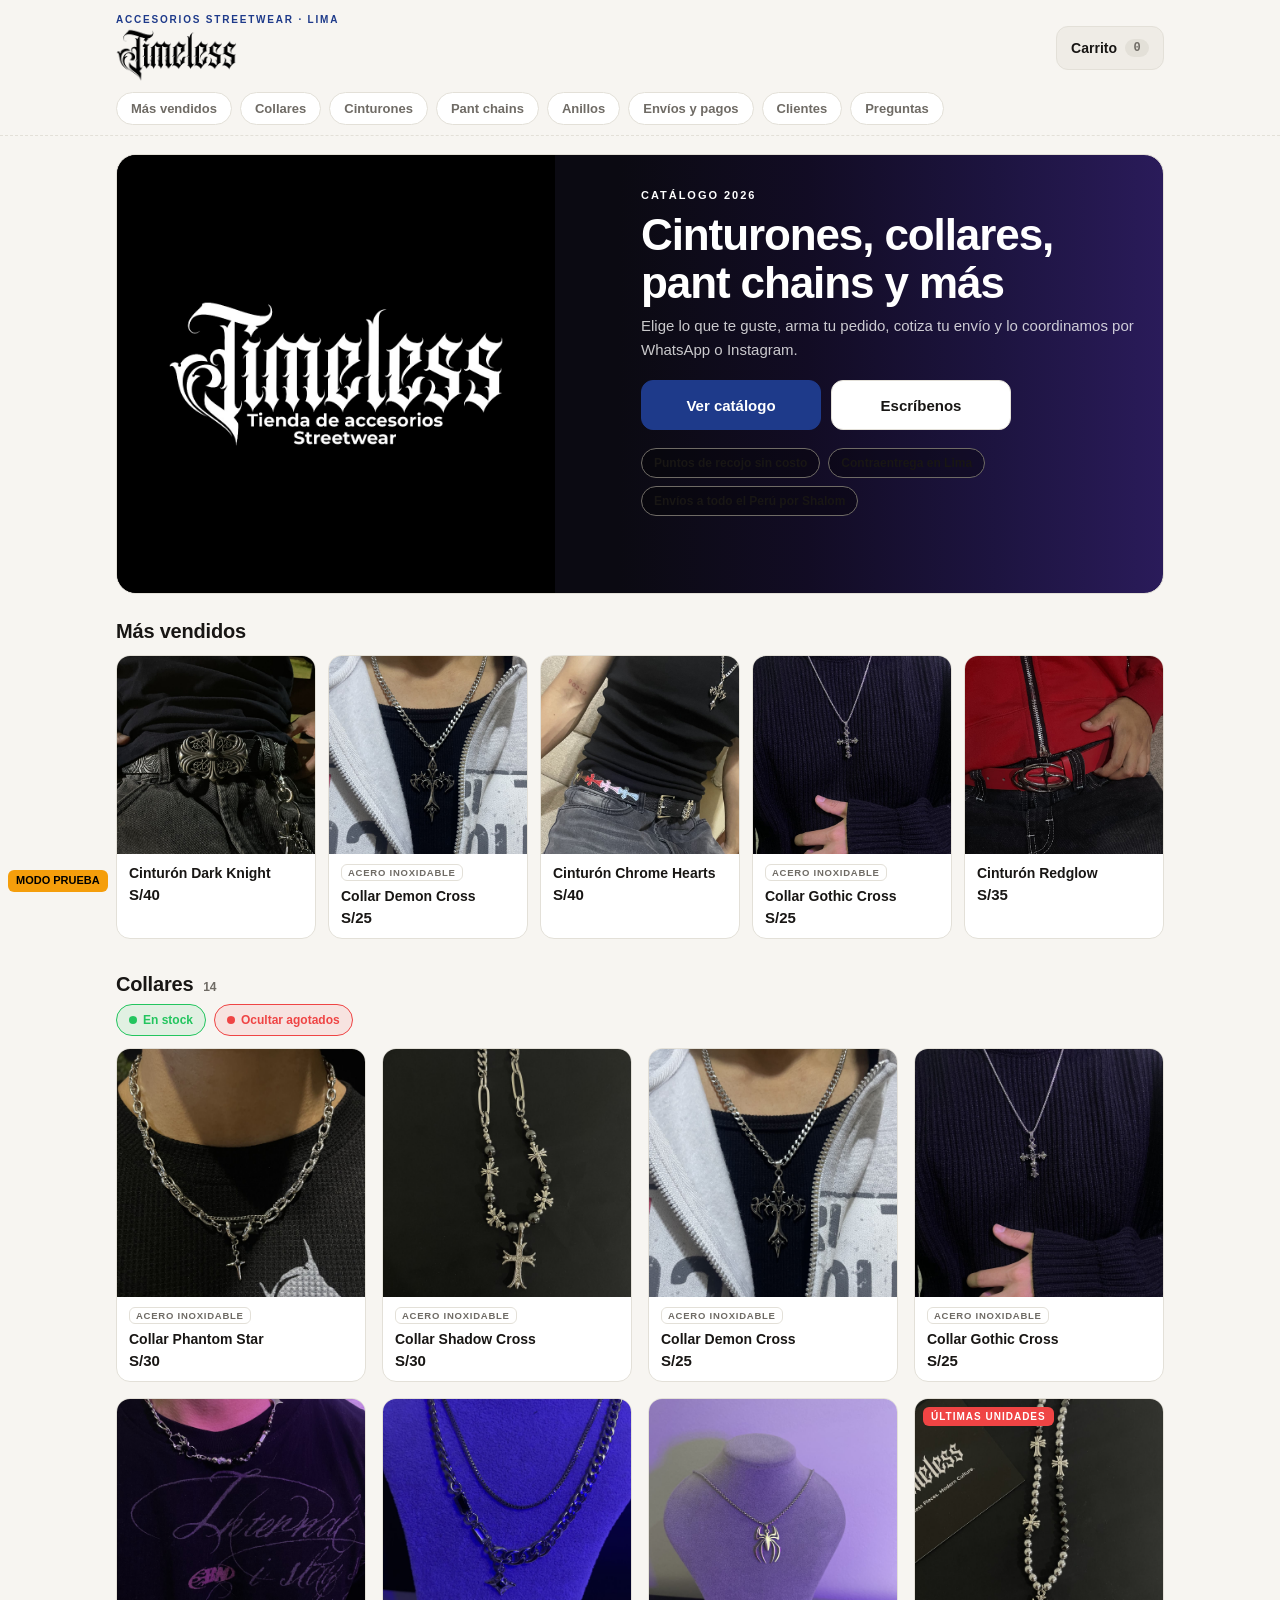
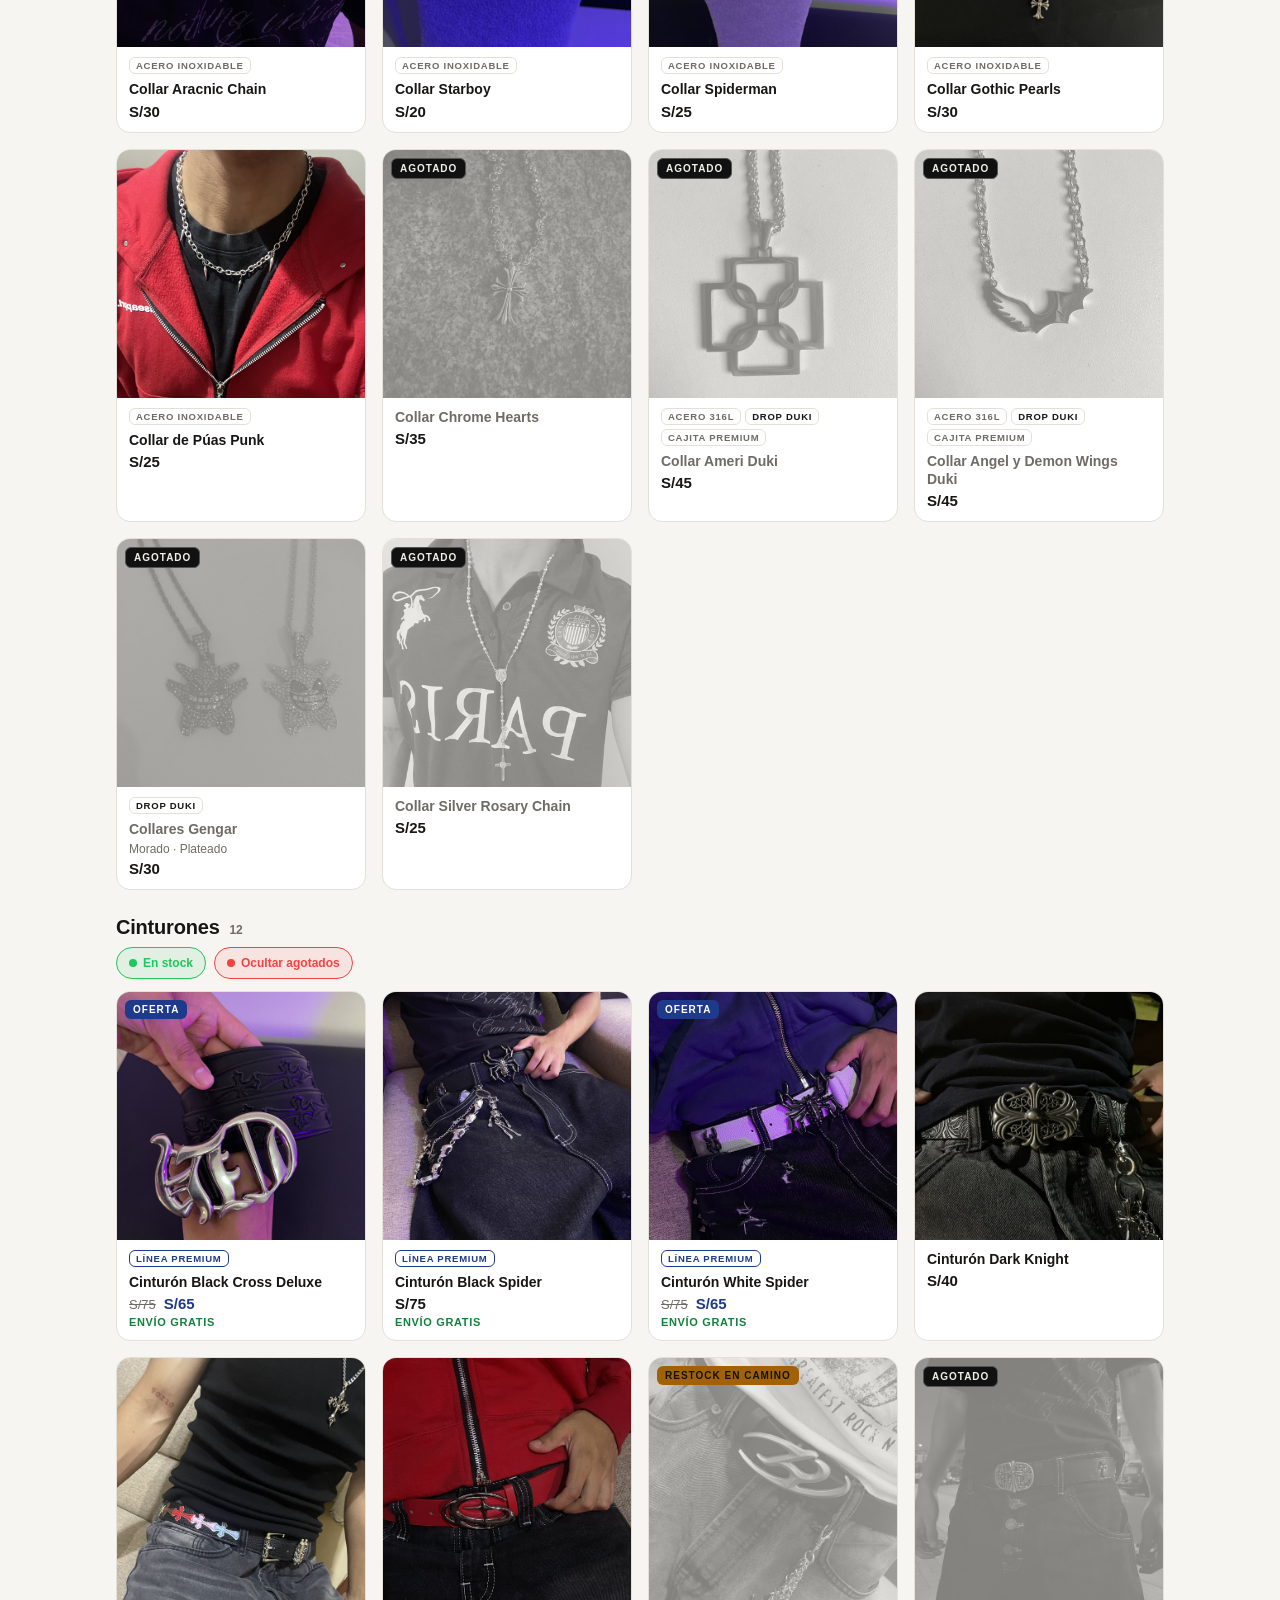
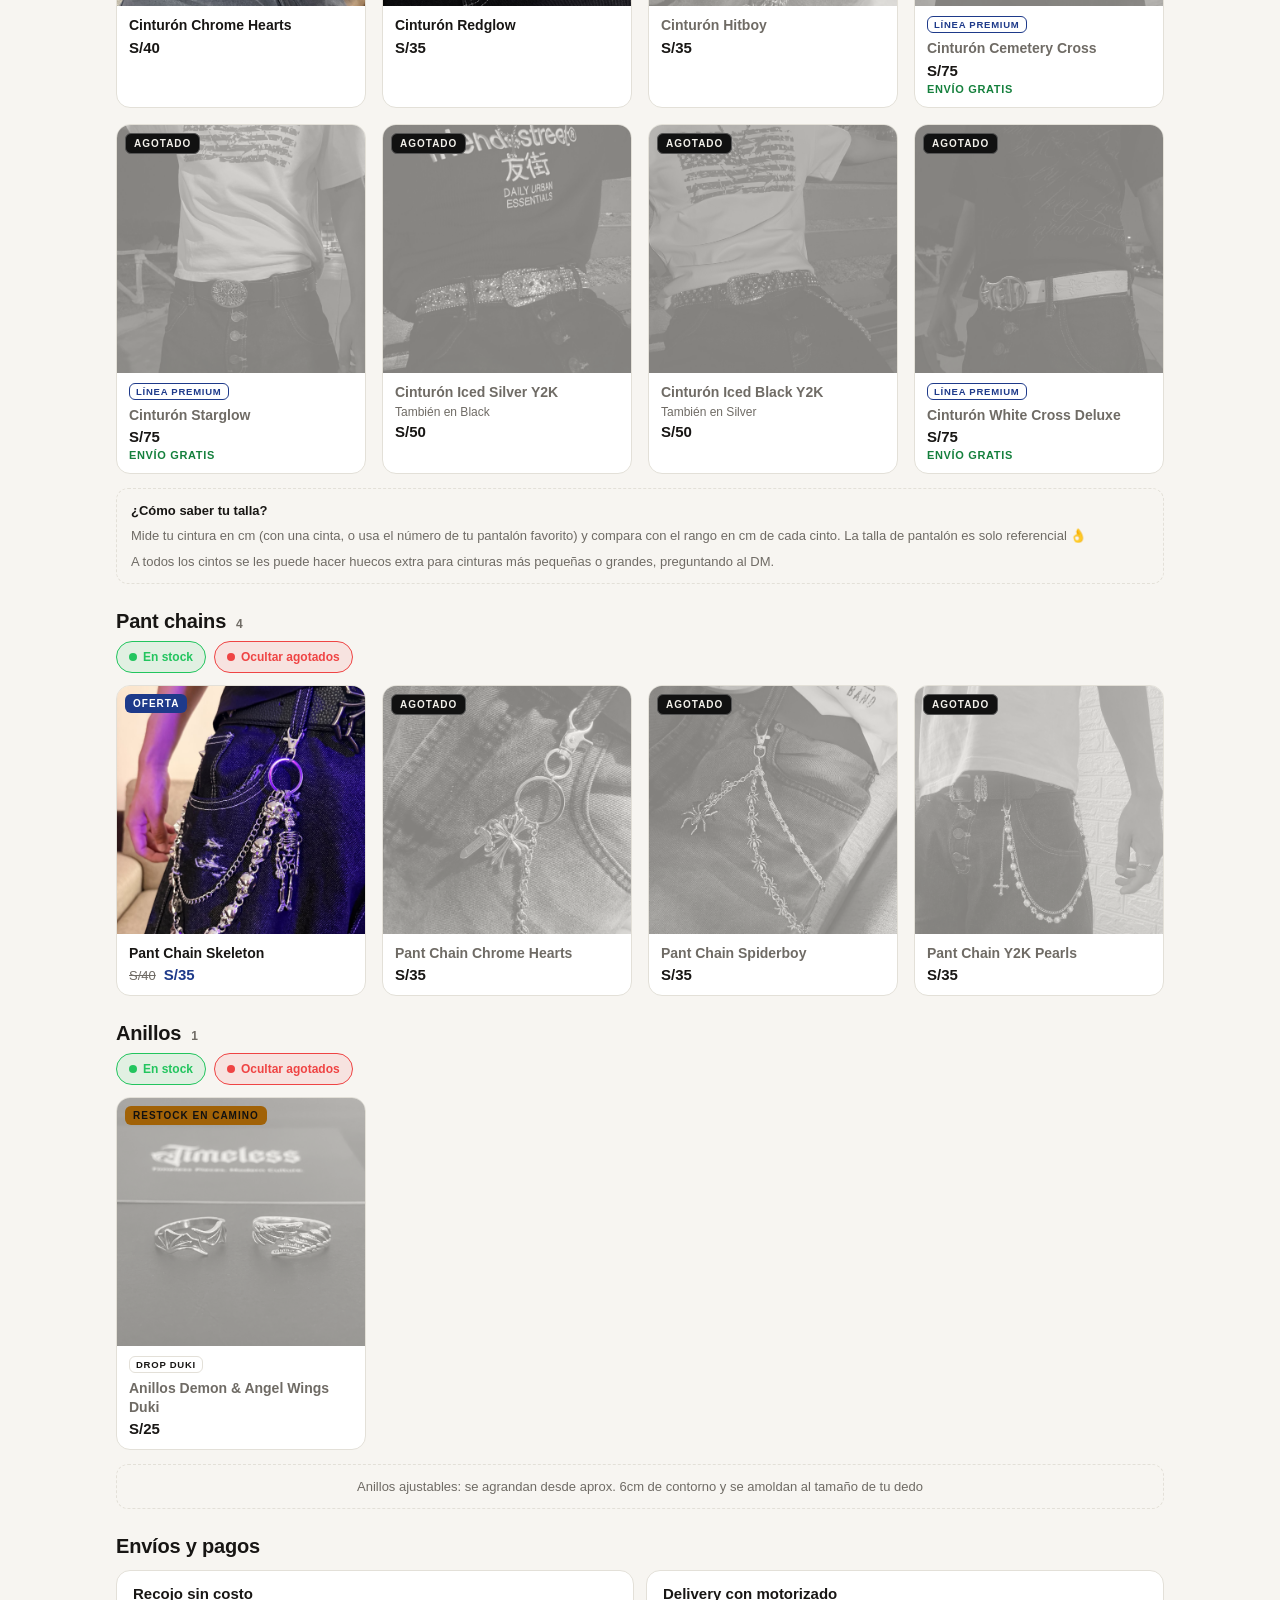
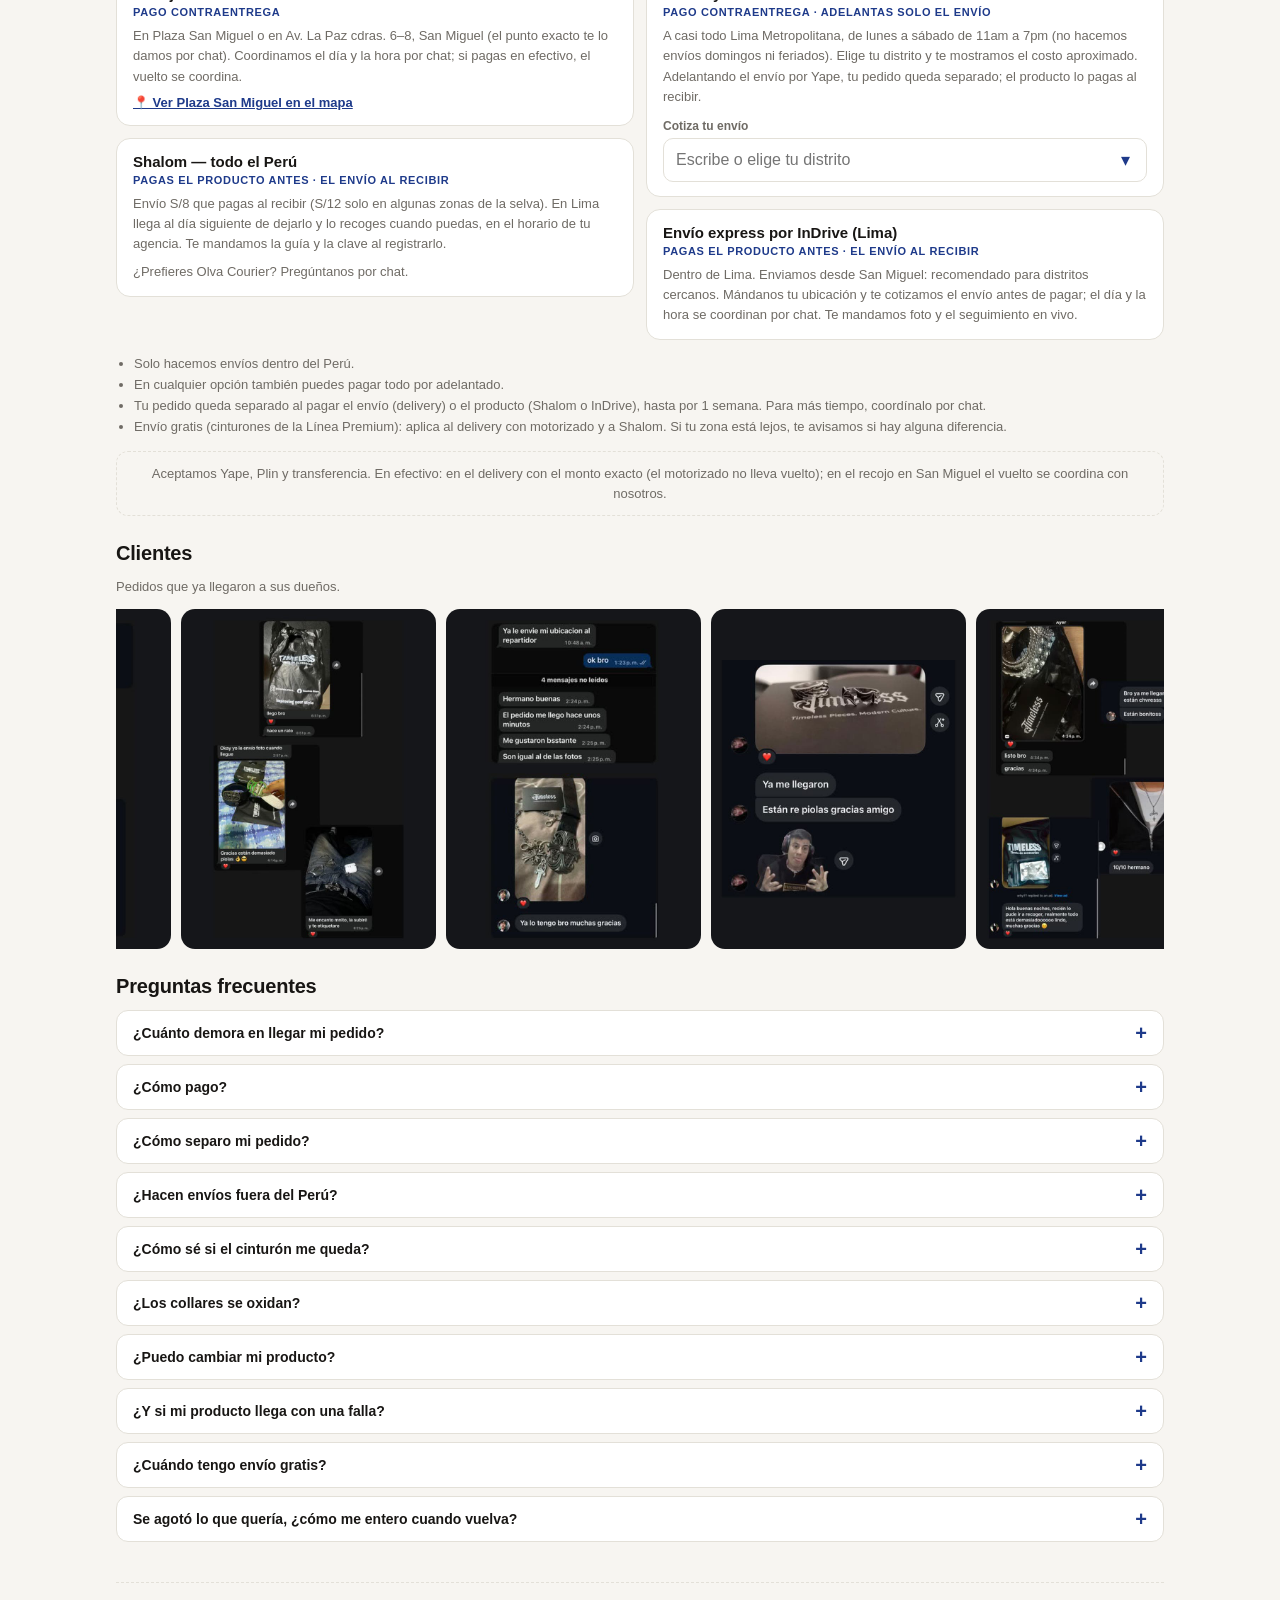
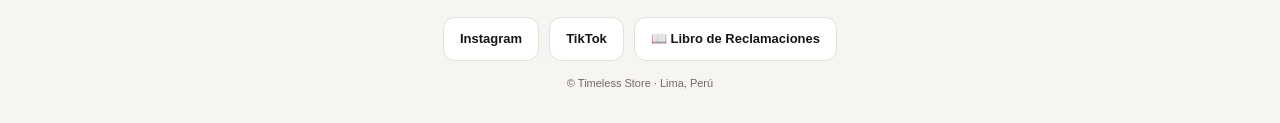
==== commit a730bbb8: "Prueba 2026-11-16 17:21" ====
--- a/index.html
+++ b/index.html
@@ -81,6 +81,8 @@
     <!-- Aparece solo cuando hay promos activas (promos.csv) -->
     <div id="heroPromo"></div>
     <div id="heroDrop"></div>
+    <!-- Botón "Ingresar código" (acceso anticipado al Black Friday): sale solo entre las fechas de ACCESO_ANTICIPADO en config.js. Va arriba de "Ver catálogo" y "Escríbenos". -->
+    <div id="heroCodigo"></div>
     <div class="hero-cta">
       <a class="btn btn-primario" href="#catalogo" data-scroll="cat-mas-vendidos">Ver catálogo</a>
       <!-- Escríbenos: se elige WhatsApp o Instagram (Instagram abre directo el chat) -->
@@ -92,8 +94,6 @@
         </div>
       </div>
     </div>
-    <!-- Botón "Ingresar código" (acceso anticipado al Black Friday): sale solo entre las fechas de ACCESO_ANTICIPADO en config.js -->
-    <div id="heroCodigo"></div>
     <!-- Los tres primeros bajan a "Envíos y pagos". -->
     <ul class="hero-chips">
       <li id="chipAviso" hidden></li>
--- a/style.css
+++ b/style.css
@@ -1490,6 +1490,10 @@
 /* Cyber Wow: etiqueta y botón azules (el mismo azul de "Arma tu combo") */
 .tag-cyber{background:#2563eb;color:#fff;box-shadow:0 0 12px rgba(37,99,235,.7);}
 .hero-promo.hero-cyber{background:var(--accent);}
+/* % de descuento de la campaña: va debajo de la etiqueta "BLACK FRIDAY" (tag-salto parte la línea) */
+.tag-salto{flex-basis:100%;height:0;}
+.tag-pct{background:#2563eb;color:#fff;box-shadow:0 0 12px rgba(37,99,235,.7);}
+.ficha-precios:has(.tag-pct){display:flex;align-items:center;gap:10px;flex-wrap:wrap;}
 /* Último día de la campaña: botón y franja en rojo */
 .hero-promo.hero-cyber.hero-urgente{background:#dc2626;box-shadow:0 0 22px rgba(220,38,38,.55);}
 .franja.franja-urgente{background:#dc2626;}
@@ -1511,6 +1515,20 @@
 }
 .codigo-msg{margin-top:12px;font-size:14px;font-weight:600;line-height:1.4;}
 .codigo-msg:empty{display:none;}
+.codigo-pide{margin:16px 0 0;font-size:14px;color:var(--muted, #aaa);text-align:center;}
+.codigo-pide-btn{background:none;border:0;padding:0;font:inherit;font-weight:800;color:var(--accent-txt);text-decoration:underline;cursor:pointer;}
+.codigo-canales{display:flex;gap:8px;margin-top:10px;}
+.codigo-canales[hidden]{display:none;}
+.codigo-canales .btn{flex:1;text-align:center;}
+/* Confeti corto al activar el acceso: no tapa ni bloquea nada */
+.confeti{position:fixed;inset:0;z-index:200;pointer-events:none;overflow:hidden;}
+.confeti i{position:absolute;top:-12px;width:8px;height:14px;border-radius:2px;opacity:0;animation:confeti-cae 1.5s ease-in forwards;}
+@keyframes confeti-cae{
+  0%{opacity:1;transform:translate3d(0,0,0) rotate(0);}
+  85%{opacity:1;}
+  100%{opacity:0;transform:translate3d(var(--dx),105vh,0) rotate(var(--giro));}
+}
+@media (prefers-reduced-motion: reduce){ .confeti{display:none;} }
 .codigo-ok{color:#4ade80;}
 .codigo-mal{color:#f87171;}
 
